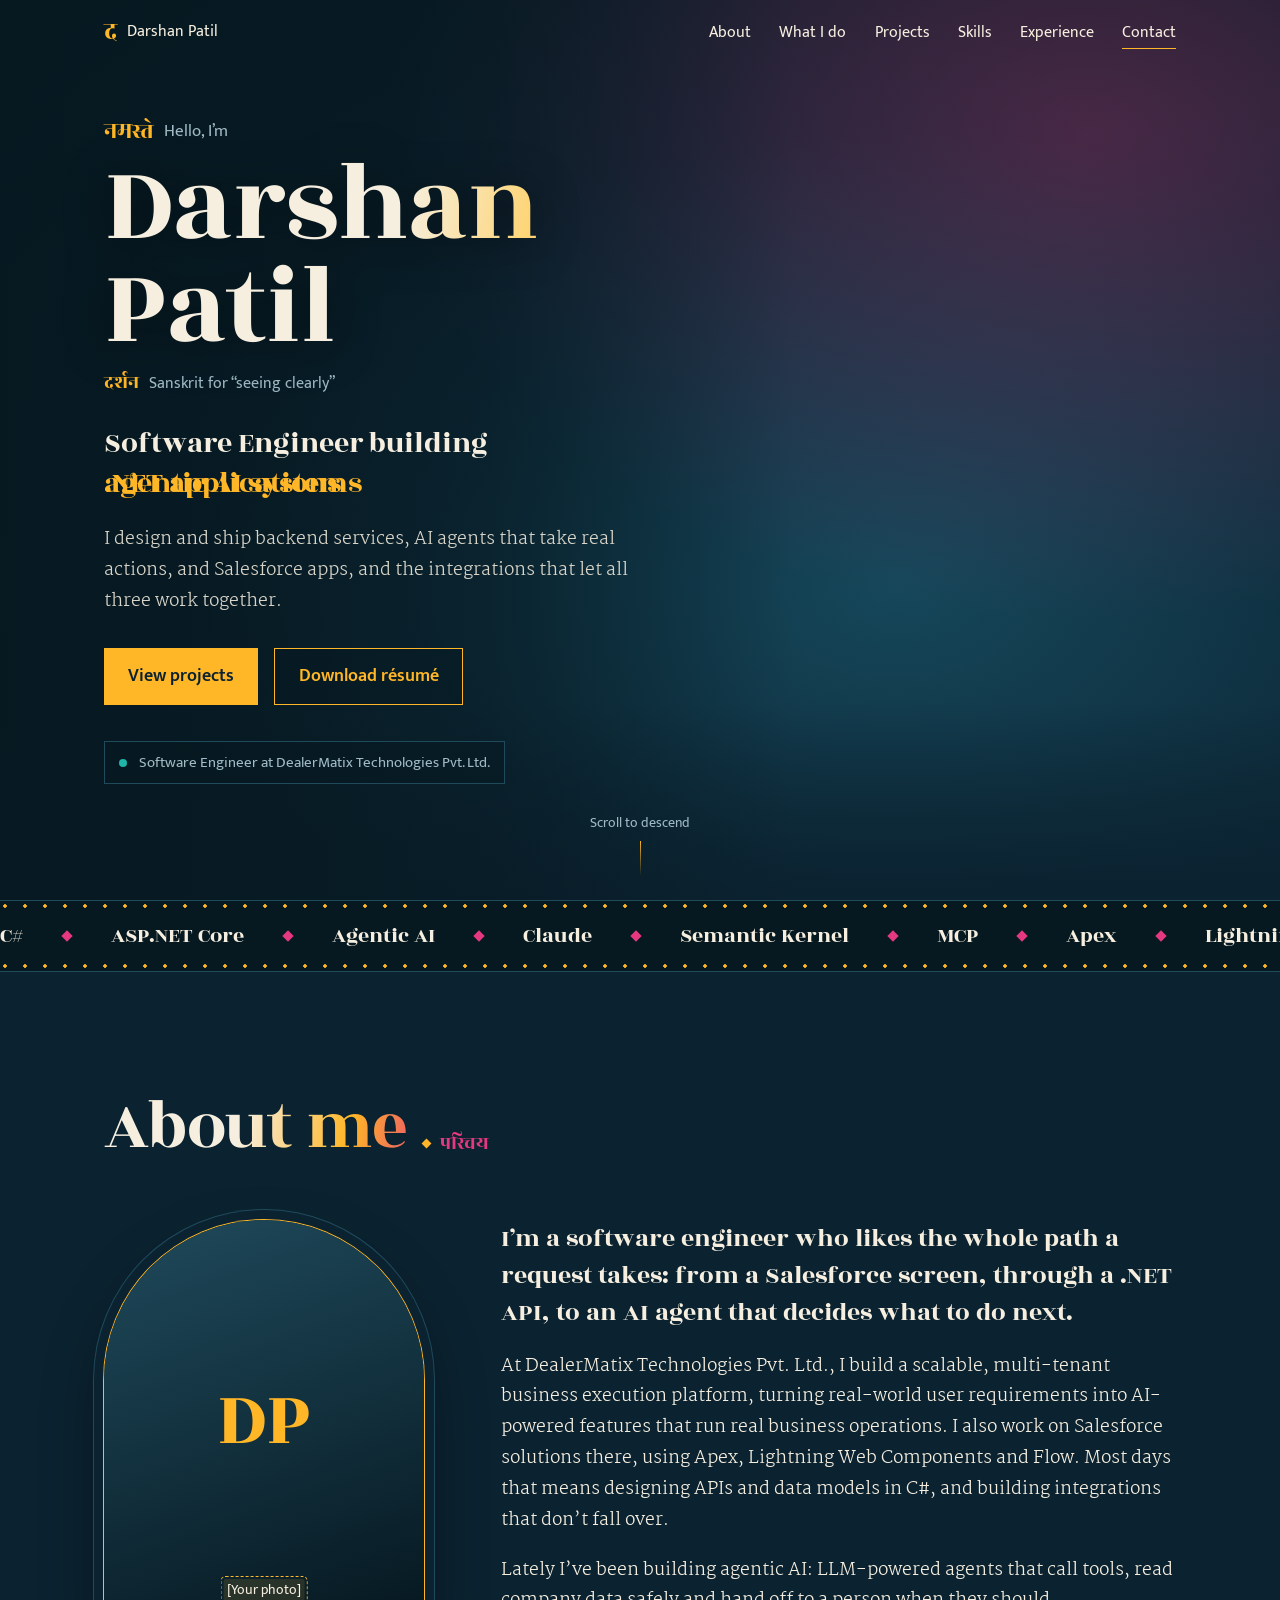
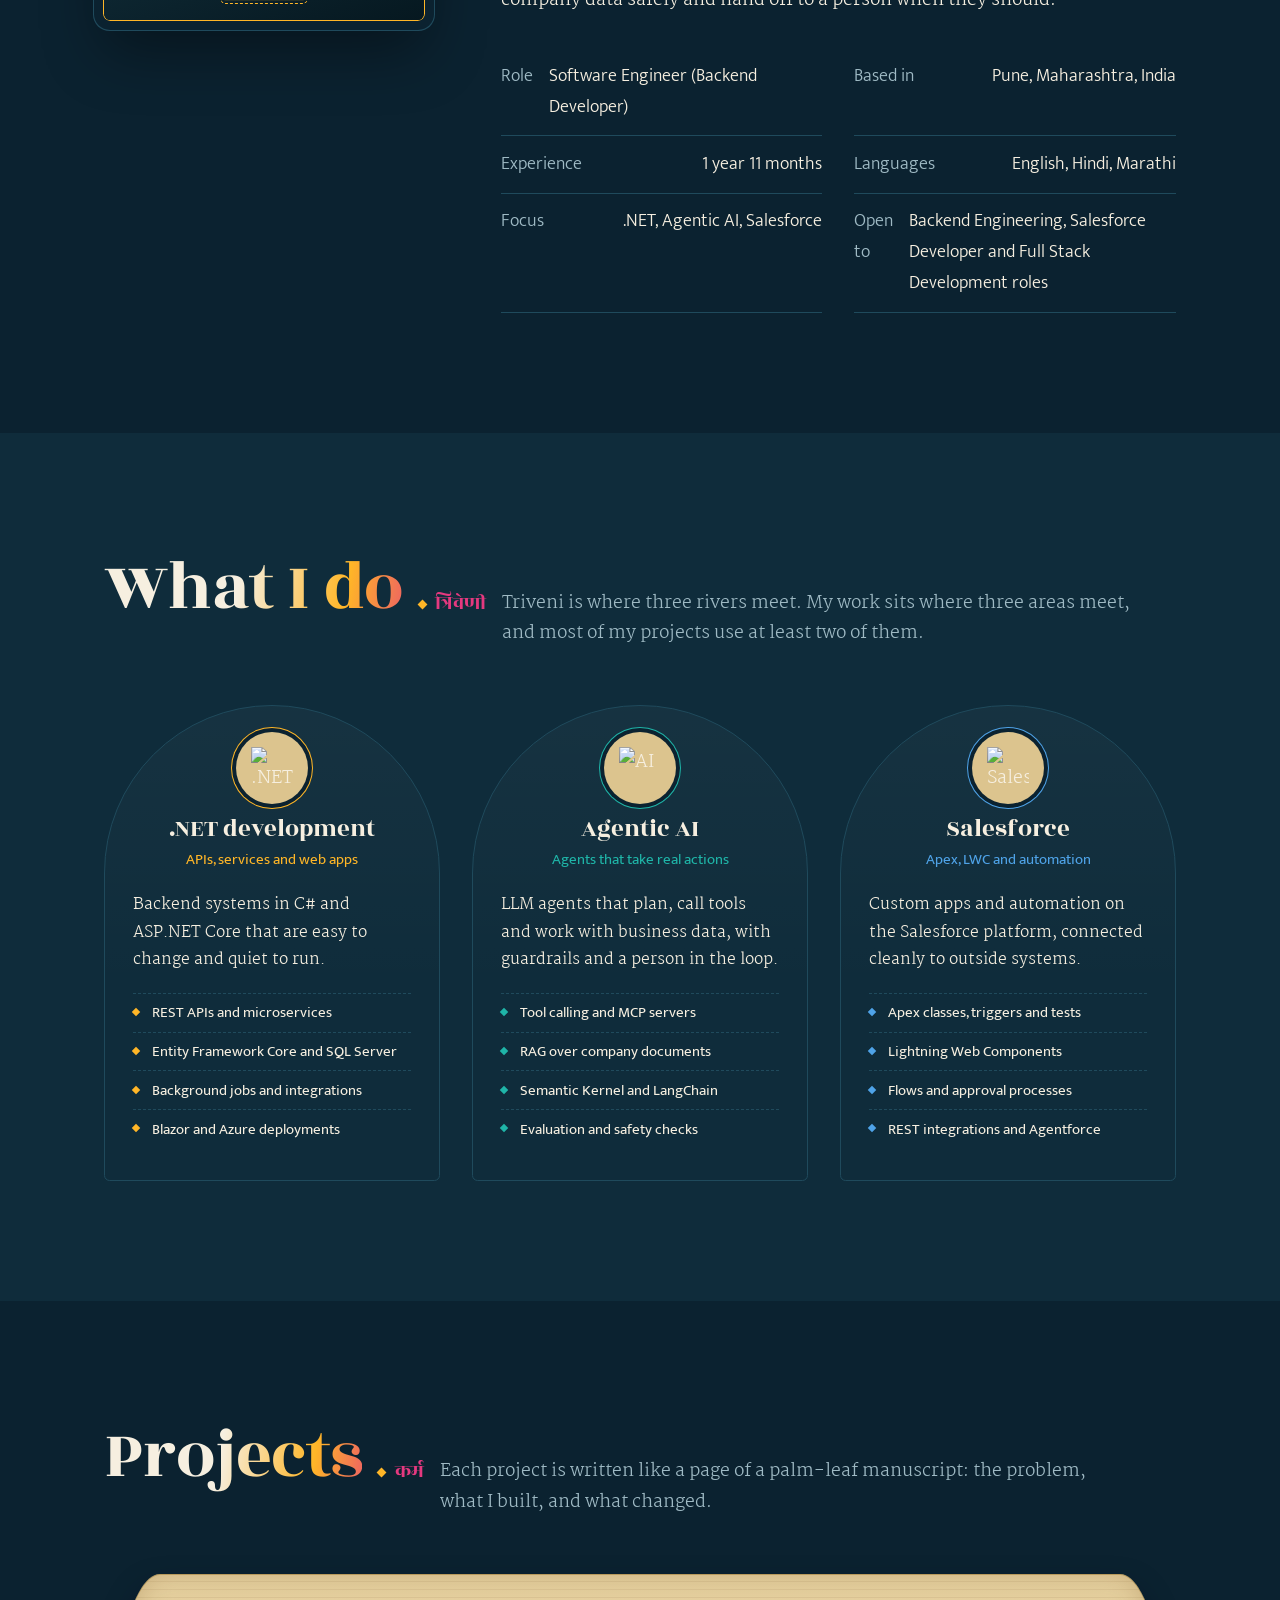
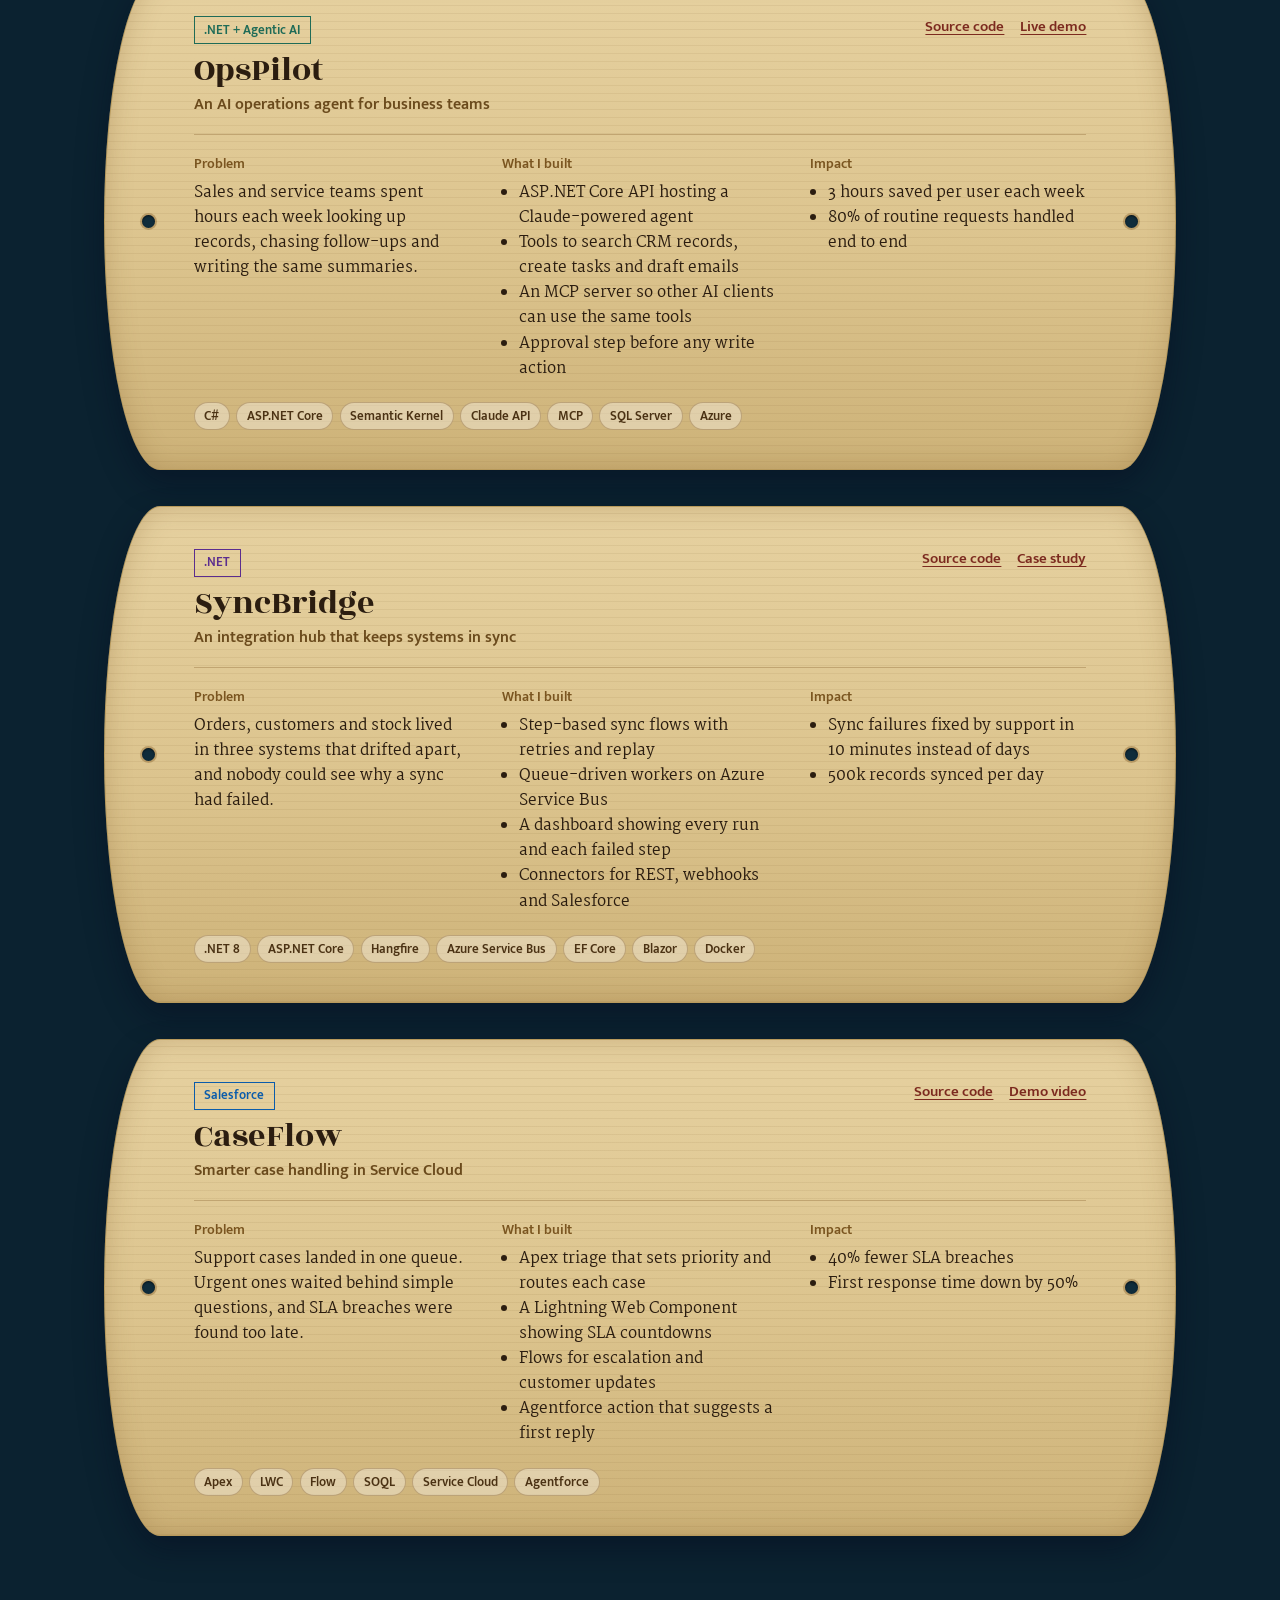
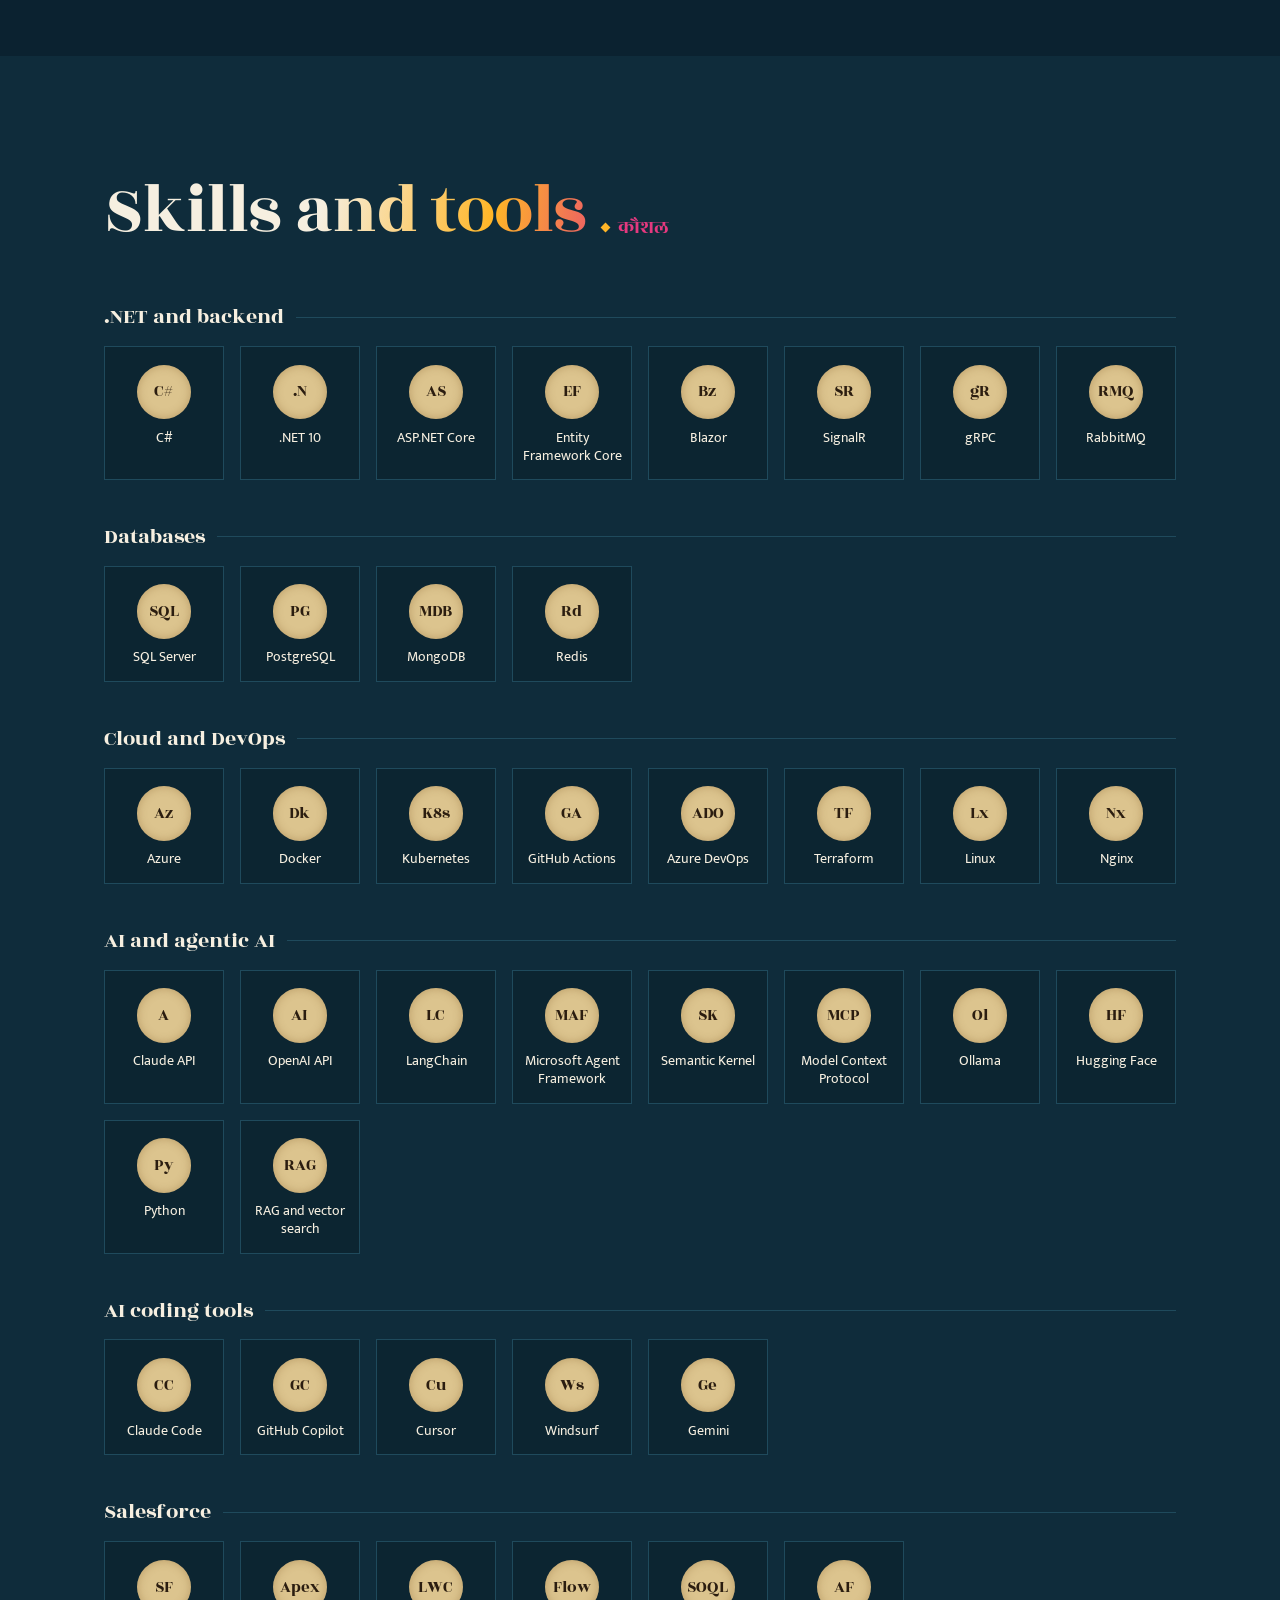
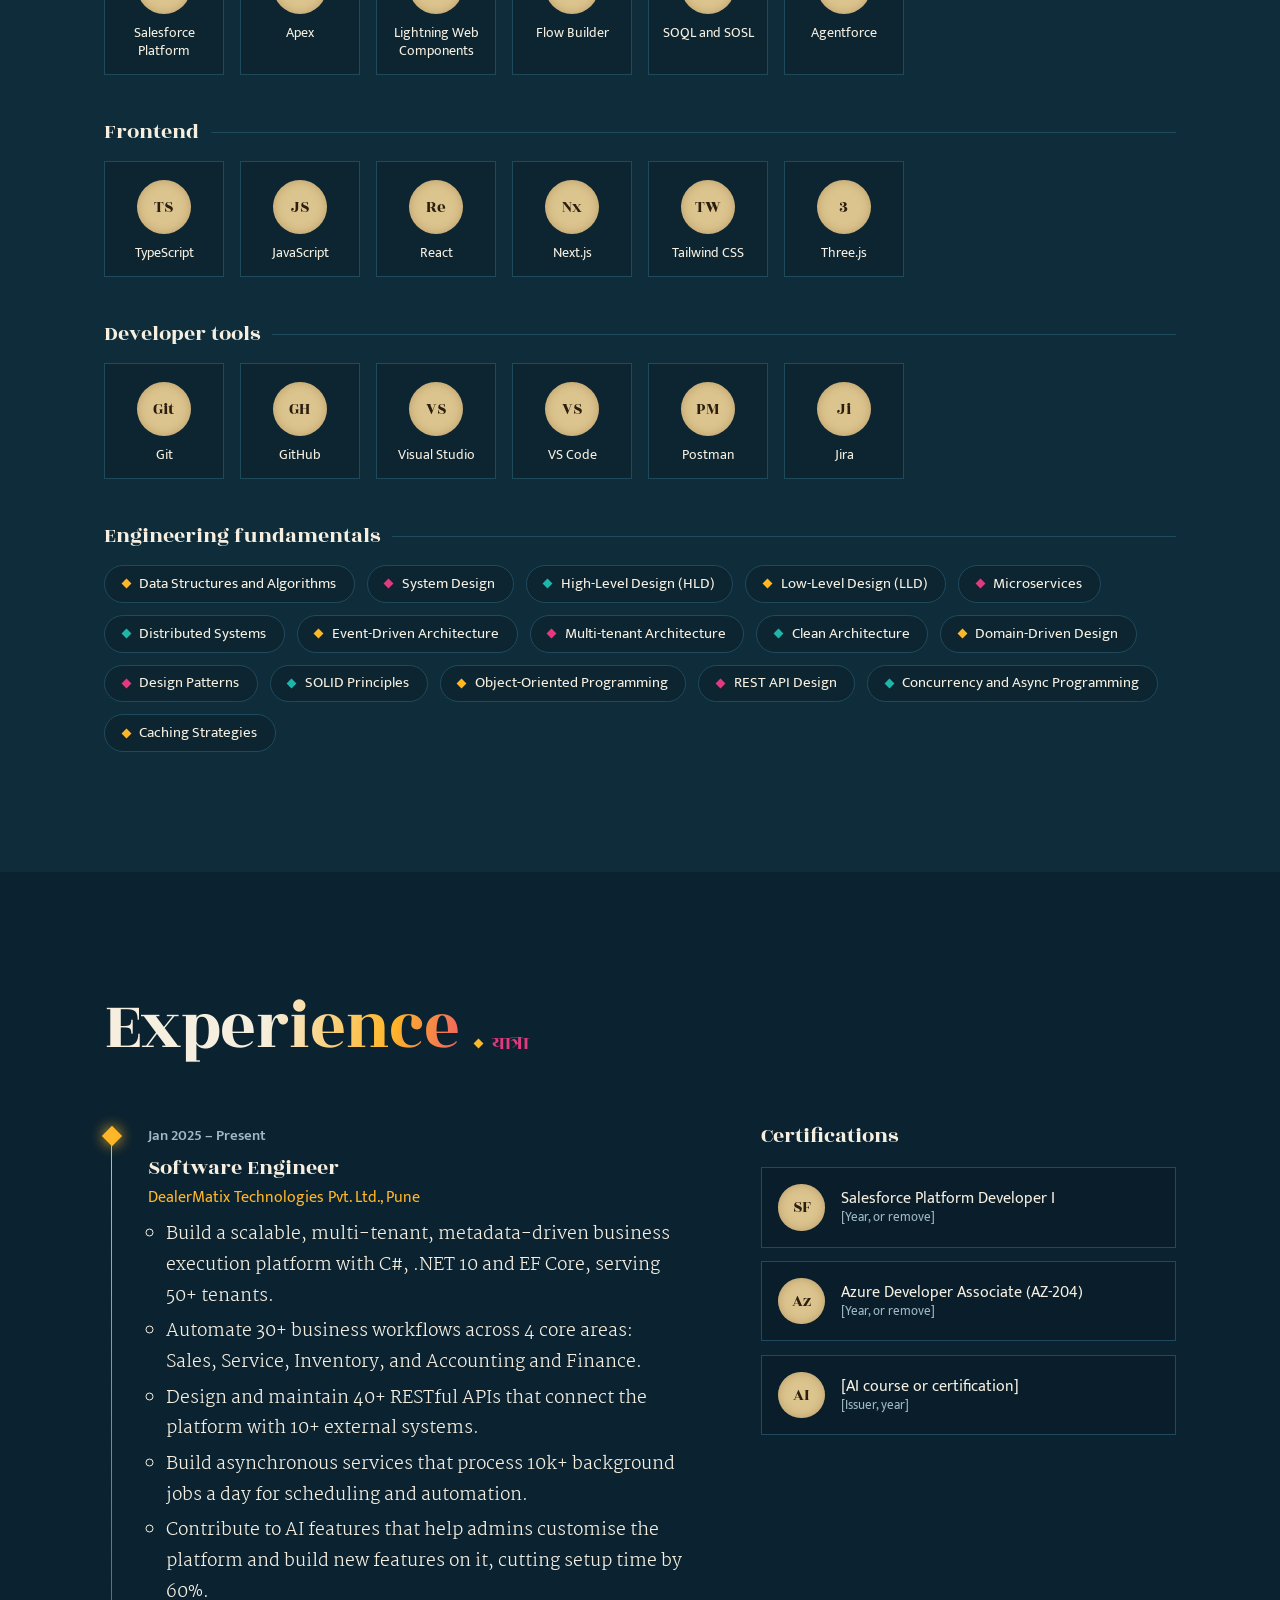
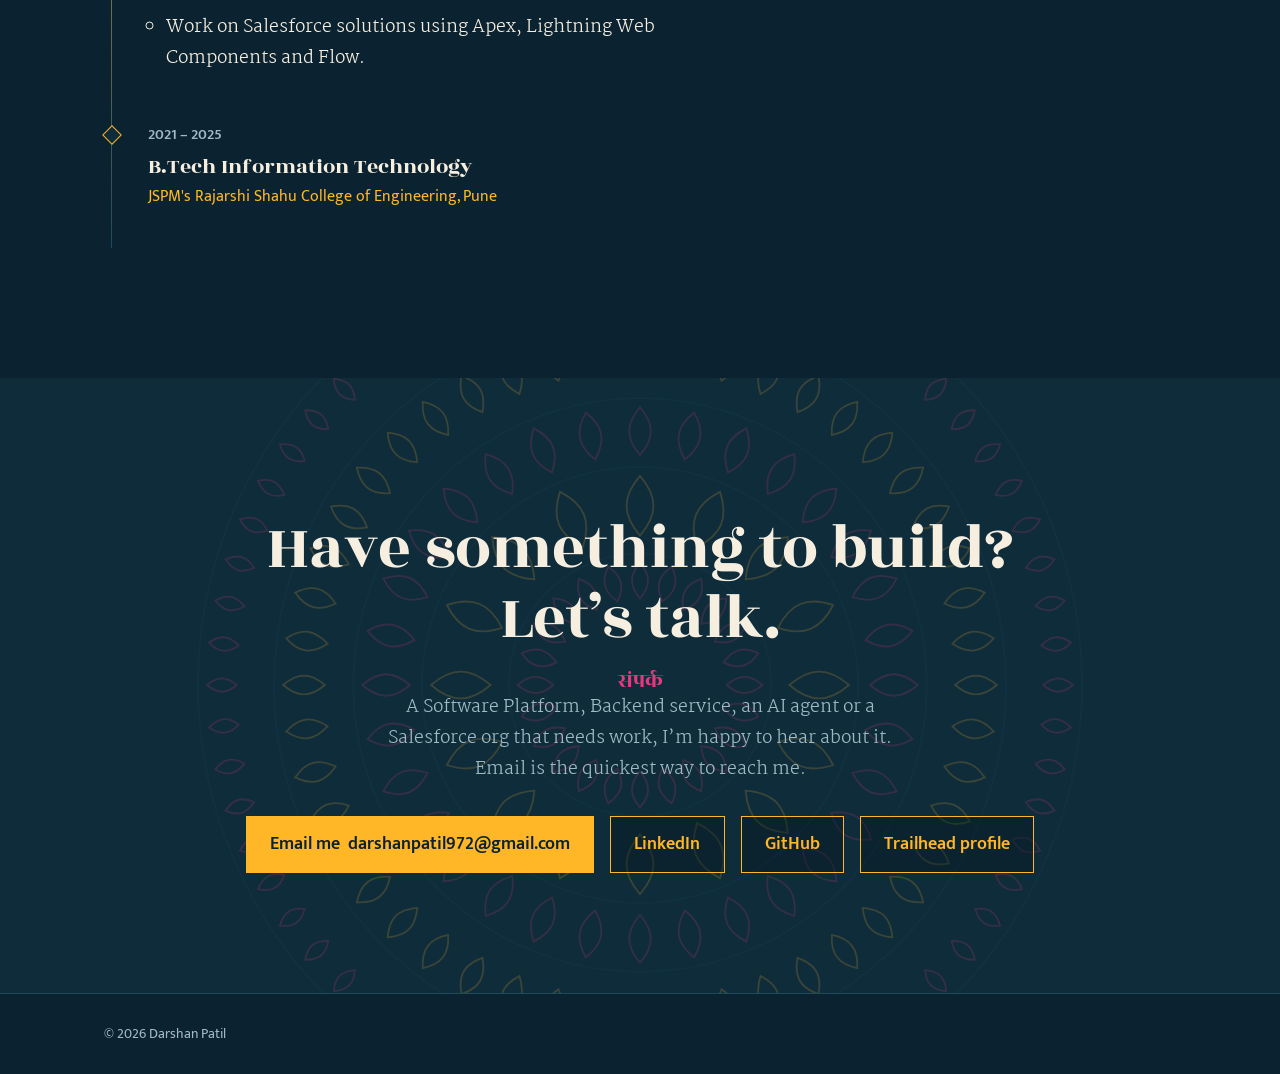
==== index.html @ 4f7cb7f8 "Initial portfolio" ====
<!doctype html>
<html lang="en">
<head>
<meta charset="utf-8">
<meta name="viewport" content="width=device-width, initial-scale=1">
<title>Darshan Patil — Software Engineer</title>
<meta name="description" content="Darshan Patil, Software Engineer working across .NET, agentic AI and Salesforce.">
<meta name="theme-color" content="#0B2230">
<link rel="icon" href="favicon.svg" type="image/svg+xml">
<!-- Link previews (WhatsApp, LinkedIn, Slack). Replace the URLs once the site is live. -->
<meta property="og:type" content="website">
<meta property="og:title" content="Darshan Patil — Software Engineer">
<meta property="og:description" content="Software Engineer working across .NET, agentic AI and Salesforce.">
<meta property="og:url" content="https://YOUR-USERNAME.github.io/YOUR-REPO/">
<meta property="og:image" content="https://YOUR-USERNAME.github.io/YOUR-REPO/assets/og-image.png">
<meta name="twitter:card" content="summary_large_image">
<link rel="preconnect" href="https://fonts.googleapis.com">
<link rel="preconnect" href="https://fonts.gstatic.com" crossorigin>
<link href="https://fonts.googleapis.com/css2?family=Rozha+One&family=Martel:wght@300;400;700&family=Mukta:wght@400;600&display=swap" rel="stylesheet">
<link rel="stylesheet" href="css/site.css?v=3">
<script type="importmap">{ "imports": { "three": "https://cdn.jsdelivr.net/npm/three@0.160.0/build/three.module.js" } }</script>
</head>
<body>

<nav aria-label="Main">
  <div class="wrap">
    <a class="mark" href="#top" aria-label="Darshan Patil, home">द <small>Darshan Patil</small></a>
    <button class="menu-btn" aria-expanded="false" aria-controls="menu">Menu</button>
    <ul id="menu">
      <li><a href="#about">About</a></li>
      <li><a href="#triveni">What I do</a></li>
      <li><a href="#work">Projects</a></li>
      <li><a href="#skills">Skills</a></li>
      <li><a href="#journey">Experience</a></li>
      <li><a href="#contact">Contact</a></li>
    </ul>
  </div>
</nav>

<header class="hero" id="top">
  <canvas id="stepwell" aria-hidden="true"></canvas>
  <div class="wrap">
    <div class="hero-copy">
      <p class="namaste"><span lang="hi">नमस्ते</span> Hello, I’m</p>
      <h1>Darshan Patil</h1>
      <p class="meaning"><b lang="sa">दर्शन</b> Sanskrit for “seeing clearly”</p>
      <p class="role">Software Engineer building
        <span class="rot" aria-live="off">
          <span class="on">.NET applications</span>
          <span>agentic AI systems</span>
          <span>Salesforce solutions</span>
        </span>
      </p>
      <p class="lede">I design and ship backend services, AI agents that take real actions, and Salesforce apps, and the integrations that let all three work together.</p>
      <div class="actions">
        <a class="btn primary" href="#work">View projects</a>
        <a class="btn ghost" href="assets/Darshan-Patil-Resume.pdf" download>Download résumé</a>
      </div>
      <p class="now"><i></i> Software Engineer at DealerMatix Technologies Pvt. Ltd.</p>
    </div>
  </div>
  <a class="scroll-cue" href="#about">Scroll to descend</a>
</header>

<div class="band" aria-hidden="true">
  <div class="track">
    <span>C#</span><span>ASP.NET Core</span><span>Agentic AI</span><span>Claude</span><span>Semantic Kernel</span><span>MCP</span><span>Apex</span><span>Lightning Web Components</span><span>Azure</span><span>SQL Server</span>
    <span>C#</span><span>ASP.NET Core</span><span>Agentic AI</span><span>Claude</span><span>Semantic Kernel</span><span>MCP</span><span>Apex</span><span>Lightning Web Components</span><span>Azure</span><span>SQL Server</span>
  </div>
</div>

<main>
  <!-- ============ ABOUT ============ -->
  <section id="about">
    <div class="wrap">
      <div class="head reveal"><h2>About me</h2><span class="dev" lang="hi" aria-hidden="true">परिचय</span></div>
      <div class="about">
        <div class="jharokha reveal">
          <!-- Replace with: <img src="assets/photo.jpg" alt="Darshan Patil"> -->
          <span class="init">DP</span>
          <span class="ph">[Your photo]</span>
        </div>
        <div class="about-text reveal" data-delay="120">
          <p>I’m a software engineer who likes the whole path a request takes: from a Salesforce screen, through a .NET API, to an AI agent that decides what to do next.</p>
          <p>At DealerMatix Technologies Pvt. Ltd., I build a scalable, multi-tenant business execution platform, turning real-world user requirements into AI-powered features that run real business operations. I also work on Salesforce solutions there, using Apex, Lightning Web Components and Flow. Most days that means designing APIs and data models in C#, and building integrations that don’t fall over.</p>
          <p>Lately I’ve been building agentic AI: LLM-powered agents that call tools, read company data safely and hand off to a person when they should.</p>
          <ul class="facts">
            <li><span>Role</span><span>Software Engineer (Backend Developer)</span></li>
            <li><span>Based in</span><span>Pune, Maharashtra, India</span></li>
            <li><span>Experience</span><span id="exp" data-since="2025-01">Since Jan 2025</span></li>
            <li><span>Languages</span><span>English, Hindi, Marathi</span></li>
            <li><span>Focus</span><span>.NET, Agentic AI, Salesforce</span></li>
            <li><span>Open to</span><span>Backend Engineering, Salesforce Developer and Full Stack Development roles</span></li>
          </ul>
        </div>
      </div>
    </div>
  </section>

  <!-- ============ TRIVENI: three disciplines ============ -->
  <section id="triveni" class="alt">
    <div class="wrap">
      <div class="head reveal">
        <h2>What I do</h2><span class="dev" lang="sa" aria-hidden="true">त्रिवेणी</span>
        <p>Triveni is where three rivers meet. My work sits where three areas meet, and most of my projects use at least two of them.</p>
      </div>
      <div class="triveni">
        <article class="pillar net reveal">
          <div class="medal"><img src="https://cdn.jsdelivr.net/npm/devicon@2.16.0/icons/dotnetcore/dotnetcore-original.svg" alt=".NET"></div>
          <h3>.NET development</h3>
          <p class="sub">APIs, services and web apps</p>
          <p>Backend systems in C# and ASP.NET Core that are easy to change and quiet to run.</p>
          <ul><li>REST APIs and microservices</li><li>Entity Framework Core and SQL Server</li><li>Background jobs and integrations</li><li>Blazor and Azure deployments</li></ul>
        </article>
        <article class="pillar ai reveal" data-delay="120">
          <div class="medal"><img src="https://cdn.jsdelivr.net/npm/simple-icons@13.0.0/icons/anthropic.svg" alt="AI"></div>
          <h3>Agentic AI</h3>
          <p class="sub">Agents that take real actions</p>
          <p>LLM agents that plan, call tools and work with business data, with guardrails and a person in the loop.</p>
          <ul><li>Tool calling and MCP servers</li><li>RAG over company documents</li><li>Semantic Kernel and LangChain</li><li>Evaluation and safety checks</li></ul>
        </article>
        <article class="pillar sf reveal" data-delay="240">
          <div class="medal"><img src="https://cdn.jsdelivr.net/npm/devicon@2.16.0/icons/salesforce/salesforce-original.svg" alt="Salesforce"></div>
          <h3>Salesforce</h3>
          <p class="sub">Apex, LWC and automation</p>
          <p>Custom apps and automation on the Salesforce platform, connected cleanly to outside systems.</p>
          <ul><li>Apex classes, triggers and tests</li><li>Lightning Web Components</li><li>Flows and approval processes</li><li>REST integrations and Agentforce</li></ul>
        </article>
      </div>
    </div>
  </section>

  <!-- ============ PROJECTS ============ -->
  <section id="work">
    <div class="wrap">
      <div class="head reveal">
        <h2>Projects</h2><span class="dev" lang="sa" aria-hidden="true">कर्म</span>
        <p>Each project is written like a page of a palm-leaf manuscript: the problem, what I built, and what changed.</p>
      </div>
      <div class="leaves">

        <article class="leaf reveal">
          <div class="leaf-top">
            <div>
              <span class="tag ai">.NET + Agentic AI</span>
              <h3>OpsPilot <small>An AI operations agent for business teams</small></h3>
            </div>
            <div class="links"><a href="#">Source code</a><a href="#">Live demo</a></div>
          </div>
          <div class="leaf-body">
            <div><h4>Problem</h4><p>Sales and service teams spent hours each week looking up records, chasing follow-ups and writing the same summaries.</p></div>
            <div><h4>What I built</h4><ul><li>ASP.NET Core API hosting a Claude-powered agent</li><li>Tools to search CRM records, create tasks and draft emails</li><li>An MCP server so other AI clients can use the same tools</li><li>Approval step before any write action</li></ul></div>
            <div><h4>Impact</h4><ul><li>3 hours saved per user each week</li><li>80% of routine requests handled end to end</li></ul></div>
          </div>
          <div class="stack"><span>C#</span><span>ASP.NET Core</span><span>Semantic Kernel</span><span>Claude API</span><span>MCP</span><span>SQL Server</span><span>Azure</span></div>
        </article>

        <article class="leaf reveal">
          <div class="leaf-top">
            <div>
              <span class="tag net">.NET</span>
              <h3>SyncBridge <small>An integration hub that keeps systems in sync</small></h3>
            </div>
            <div class="links"><a href="#">Source code</a><a href="#">Case study</a></div>
          </div>
          <div class="leaf-body">
            <div><h4>Problem</h4><p>Orders, customers and stock lived in three systems that drifted apart, and nobody could see why a sync had failed.</p></div>
            <div><h4>What I built</h4><ul><li>Step-based sync flows with retries and replay</li><li>Queue-driven workers on Azure Service Bus</li><li>A dashboard showing every run and each failed step</li><li>Connectors for REST, webhooks and Salesforce</li></ul></div>
            <div><h4>Impact</h4><ul><li>Sync failures fixed by support in 10 minutes instead of days</li><li>500k records synced per day</li></ul></div>
          </div>
          <div class="stack"><span>.NET 8</span><span>ASP.NET Core</span><span>Hangfire</span><span>Azure Service Bus</span><span>EF Core</span><span>Blazor</span><span>Docker</span></div>
        </article>

        <article class="leaf reveal">
          <div class="leaf-top">
            <div>
              <span class="tag sf">Salesforce</span>
              <h3>CaseFlow <small>Smarter case handling in Service Cloud</small></h3>
            </div>
            <div class="links"><a href="#">Source code</a><a href="#">Demo video</a></div>
          </div>
          <div class="leaf-body">
            <div><h4>Problem</h4><p>Support cases landed in one queue. Urgent ones waited behind simple questions, and SLA breaches were found too late.</p></div>
            <div><h4>What I built</h4><ul><li>Apex triage that sets priority and routes each case</li><li>A Lightning Web Component showing SLA countdowns</li><li>Flows for escalation and customer updates</li><li>Agentforce action that suggests a first reply</li></ul></div>
            <div><h4>Impact</h4><ul><li>40% fewer SLA breaches</li><li>First response time down by 50%</li></ul></div>
          </div>
          <div class="stack"><span>Apex</span><span>LWC</span><span>Flow</span><span>SOQL</span><span>Service Cloud</span><span>Agentforce</span></div>
        </article>

      </div>
    </div>
  </section>

  <!-- ============ SKILLS ============ -->
  <section id="skills" class="alt">
    <div class="wrap">
      <div class="head reveal"><h2>Skills and tools</h2><span class="dev" lang="sa" aria-hidden="true">कौशल</span></div>
      <div class="skill-groups">

        <div class="skill-group reveal">
          <h3>.NET and backend</h3>
          <ul class="logos">
            <li><span class="logo"><img src="https://cdn.jsdelivr.net/npm/devicon@2.16.0/icons/csharp/csharp-original.svg" alt="" data-abbr="C#"></span>C#</li>
            <li><span class="logo"><img src="https://cdn.jsdelivr.net/npm/devicon@2.16.0/icons/dotnetcore/dotnetcore-original.svg" alt="" data-abbr=".N"></span>.NET 10</li>
            <li><span class="logo"><img src="https://cdn.jsdelivr.net/npm/devicon@2.16.0/icons/dot-net/dot-net-original.svg" alt="" data-abbr="AS"></span>ASP.NET Core</li>
            <li><span class="logo"><b>EF</b></span>Entity Framework Core</li>
            <li><span class="logo"><img src="https://cdn.jsdelivr.net/npm/devicon@2.16.0/icons/blazor/blazor-original.svg" alt="" data-abbr="Bz"></span>Blazor</li>
            <li><span class="logo"><b>SR</b></span>SignalR</li>
            <li><span class="logo"><img src="https://cdn.jsdelivr.net/npm/devicon@2.16.0/icons/grpc/grpc-original.svg" alt="" data-abbr="gR"></span>gRPC</li>
            <li><span class="logo"><img src="https://cdn.jsdelivr.net/npm/devicon@2.16.0/icons/rabbitmq/rabbitmq-original.svg" alt="" data-abbr="RMQ"></span>RabbitMQ</li>
          </ul>
        </div>

        <div class="skill-group reveal">
          <h3>Databases</h3>
          <ul class="logos">
            <li><span class="logo"><img src="https://cdn.jsdelivr.net/npm/devicon@2.16.0/icons/microsoftsqlserver/microsoftsqlserver-original.svg" alt="" data-abbr="SQL"></span>SQL Server</li>
            <li><span class="logo"><img src="https://cdn.jsdelivr.net/npm/devicon@2.16.0/icons/postgresql/postgresql-original.svg" alt="" data-abbr="PG"></span>PostgreSQL</li>
            <li><span class="logo"><img src="https://cdn.jsdelivr.net/npm/devicon@2.16.0/icons/mongodb/mongodb-original.svg" alt="" data-abbr="MDB"></span>MongoDB</li>
            <li><span class="logo"><img src="https://cdn.jsdelivr.net/npm/devicon@2.16.0/icons/redis/redis-original.svg" alt="" data-abbr="Rd"></span>Redis</li>
          </ul>
        </div>

        <div class="skill-group reveal">
          <h3>Cloud and DevOps</h3>
          <ul class="logos">
            <li><span class="logo"><img src="https://cdn.jsdelivr.net/npm/devicon@2.16.0/icons/azure/azure-original.svg" alt="" data-abbr="Az"></span>Azure</li>
            <li><span class="logo"><img src="https://cdn.jsdelivr.net/npm/devicon@2.16.0/icons/docker/docker-original.svg" alt="" data-abbr="Dk"></span>Docker</li>
            <li><span class="logo"><img src="https://cdn.jsdelivr.net/npm/devicon@2.16.0/icons/kubernetes/kubernetes-original.svg" alt="" data-abbr="K8s"></span>Kubernetes</li>
            <li><span class="logo"><img src="https://cdn.jsdelivr.net/npm/devicon@2.16.0/icons/githubactions/githubactions-original.svg" alt="" data-abbr="GA"></span>GitHub Actions</li>
            <li><span class="logo"><img src="https://cdn.jsdelivr.net/npm/devicon@2.16.0/icons/azuredevops/azuredevops-original.svg" alt="" data-abbr="ADO"></span>Azure DevOps</li>
            <li><span class="logo"><img src="https://cdn.jsdelivr.net/npm/devicon@2.16.0/icons/terraform/terraform-original.svg" alt="" data-abbr="TF"></span>Terraform</li>
            <li><span class="logo"><img src="https://cdn.jsdelivr.net/npm/devicon@2.16.0/icons/linux/linux-original.svg" alt="" data-abbr="Lx"></span>Linux</li>
            <li><span class="logo"><img src="https://cdn.jsdelivr.net/npm/devicon@2.16.0/icons/nginx/nginx-original.svg" alt="" data-abbr="Nx"></span>Nginx</li>
          </ul>
        </div>

        <div class="skill-group reveal">
          <h3>AI and agentic AI</h3>
          <ul class="logos">
            <li><span class="logo"><img src="https://cdn.jsdelivr.net/npm/simple-icons@15.0.0/icons/anthropic.svg" alt="" data-abbr="A"></span>Claude API</li>
            <li><span class="logo"><img src="https://cdn.jsdelivr.net/npm/simple-icons@15.0.0/icons/openai.svg" alt="" data-abbr="AI"></span>OpenAI API</li>
            <li><span class="logo"><img src="https://cdn.jsdelivr.net/npm/simple-icons@15.0.0/icons/langchain.svg" alt="" data-abbr="LC"></span>LangChain</li>
            <li><span class="logo"><img src="https://cdn.jsdelivr.net/npm/@lobehub/icons-static-svg@1.40.0/icons/microsoft-color.svg" alt="" data-abbr="MAF"></span>Microsoft Agent Framework</li>
            <li><span class="logo"><b>SK</b></span>Semantic Kernel</li>
            <li><span class="logo"><img src="https://cdn.jsdelivr.net/npm/@lobehub/icons-static-svg@1.40.0/icons/mcp.svg" alt="" data-abbr="MCP"></span>Model Context Protocol</li>
            <li><span class="logo"><img src="https://cdn.jsdelivr.net/npm/simple-icons@15.0.0/icons/ollama.svg" alt="" data-abbr="Ol"></span>Ollama</li>
            <li><span class="logo"><img src="https://cdn.jsdelivr.net/npm/simple-icons@15.0.0/icons/huggingface.svg" alt="" data-abbr="HF"></span>Hugging Face</li>
            <li><span class="logo"><img src="https://cdn.jsdelivr.net/npm/devicon@2.16.0/icons/python/python-original.svg" alt="" data-abbr="Py"></span>Python</li>
            <li><span class="logo"><b>RAG</b></span>RAG and vector search</li>
          </ul>
        </div>

        <div class="skill-group reveal">
          <h3>AI coding tools</h3>
          <ul class="logos">
            <li><span class="logo"><img src="https://cdn.jsdelivr.net/npm/@lobehub/icons-static-svg@1.40.0/icons/claude-color.svg" alt="" data-abbr="CC"></span>Claude Code</li>
            <li><span class="logo"><img src="https://cdn.jsdelivr.net/npm/simple-icons@15.0.0/icons/githubcopilot.svg" alt="" data-abbr="GC"></span>GitHub Copilot</li>
            <li><span class="logo"><img src="https://cdn.jsdelivr.net/npm/@lobehub/icons-static-svg@1.40.0/icons/cursor.svg" alt="" data-abbr="Cu"></span>Cursor</li>
            <li><span class="logo"><img src="https://cdn.jsdelivr.net/npm/simple-icons@15.0.0/icons/windsurf.svg" alt="" data-abbr="Ws"></span>Windsurf</li>
            <li><span class="logo"><img src="https://cdn.jsdelivr.net/npm/@lobehub/icons-static-svg@1.40.0/icons/gemini-color.svg" alt="" data-abbr="Ge"></span>Gemini</li>
          </ul>
        </div>

        <div class="skill-group reveal">
          <h3>Salesforce</h3>
          <ul class="logos">
            <li><span class="logo"><img src="https://cdn.jsdelivr.net/npm/devicon@2.16.0/icons/salesforce/salesforce-original.svg" alt="" data-abbr="SF"></span>Salesforce Platform</li>
            <li><span class="logo"><b>Apex</b></span>Apex</li>
            <li><span class="logo"><b>LWC</b></span>Lightning Web Components</li>
            <li><span class="logo"><b>Flow</b></span>Flow Builder</li>
            <li><span class="logo"><b>SOQL</b></span>SOQL and SOSL</li>
            <li><span class="logo"><b>AF</b></span>Agentforce</li>
          </ul>
        </div>

        <div class="skill-group reveal">
          <h3>Frontend</h3>
          <ul class="logos">
            <li><span class="logo"><img src="https://cdn.jsdelivr.net/npm/devicon@2.16.0/icons/typescript/typescript-original.svg" alt="" data-abbr="TS"></span>TypeScript</li>
            <li><span class="logo"><img src="https://cdn.jsdelivr.net/npm/devicon@2.16.0/icons/javascript/javascript-original.svg" alt="" data-abbr="JS"></span>JavaScript</li>
            <li><span class="logo"><img src="https://cdn.jsdelivr.net/npm/devicon@2.16.0/icons/react/react-original.svg" alt="" data-abbr="Re"></span>React</li>
            <li><span class="logo"><img src="https://cdn.jsdelivr.net/npm/devicon@2.16.0/icons/nextjs/nextjs-original.svg" alt="" data-abbr="Nx"></span>Next.js</li>
            <li><span class="logo"><img src="https://cdn.jsdelivr.net/npm/devicon@2.16.0/icons/tailwindcss/tailwindcss-original.svg" alt="" data-abbr="TW"></span>Tailwind CSS</li>
            <li><span class="logo"><img src="https://cdn.jsdelivr.net/npm/devicon@2.16.0/icons/threejs/threejs-original.svg" alt="" data-abbr="3"></span>Three.js</li>
          </ul>
        </div>

        <div class="skill-group reveal">
          <h3>Developer tools</h3>
          <ul class="logos">
            <li><span class="logo"><img src="https://cdn.jsdelivr.net/npm/devicon@2.16.0/icons/git/git-original.svg" alt="" data-abbr="Git"></span>Git</li>
            <li><span class="logo"><img src="https://cdn.jsdelivr.net/npm/devicon@2.16.0/icons/github/github-original.svg" alt="" data-abbr="GH"></span>GitHub</li>
            <li><span class="logo"><img src="https://cdn.jsdelivr.net/npm/devicon@2.16.0/icons/visualstudio/visualstudio-original.svg" alt="" data-abbr="VS"></span>Visual Studio</li>
            <li><span class="logo"><img src="https://cdn.jsdelivr.net/npm/devicon@2.16.0/icons/vscode/vscode-original.svg" alt="" data-abbr="VS"></span>VS Code</li>
            <li><span class="logo"><img src="https://cdn.jsdelivr.net/npm/devicon@2.16.0/icons/postman/postman-original.svg" alt="" data-abbr="PM"></span>Postman</li>
            <li><span class="logo"><img src="https://cdn.jsdelivr.net/npm/devicon@2.16.0/icons/jira/jira-original.svg" alt="" data-abbr="Ji"></span>Jira</li>
          </ul>
        </div>

        <div class="skill-group reveal">
          <h3>Engineering fundamentals</h3>
          <ul class="concepts">
            <li>Data Structures and Algorithms</li>
            <li>System Design</li>
            <li>High-Level Design (HLD)</li>
            <li>Low-Level Design (LLD)</li>
            <li>Microservices</li>
            <li>Distributed Systems</li>
            <li>Event-Driven Architecture</li>
            <li>Multi-tenant Architecture</li>
            <li>Clean Architecture</li>
            <li>Domain-Driven Design</li>
            <li>Design Patterns</li>
            <li>SOLID Principles</li>
            <li>Object-Oriented Programming</li>
            <li>REST API Design</li>
            <li>Concurrency and Async Programming</li>
            <li>Caching Strategies</li>
          </ul>
        </div>

      </div>
    </div>
  </section>

  <!-- ============ EXPERIENCE ============ -->
  <section id="journey">
    <div class="wrap">
      <div class="head reveal"><h2>Experience</h2><span class="dev" lang="hi" aria-hidden="true">यात्रा</span></div>
      <div class="journey-grid">
        <ol class="journey reveal">
          <li>
            <time>Jan 2025 – Present</time>
            <h3>Software Engineer</h3>
            <p class="org">DealerMatix Technologies Pvt. Ltd., Pune</p>
            <ul>
              <li>Build a scalable, multi-tenant, metadata-driven business execution platform with C#, .NET 10 and EF Core, serving <span>50+</span> tenants.</li>
              <li>Automate <span>30+</span> business workflows across 4 core areas: Sales, Service, Inventory, and Accounting and Finance.</li>
              <li>Design and maintain <span>40+</span> RESTful APIs that connect the platform with <span>10+</span> external systems.</li>
              <li>Build asynchronous services that process <span>10k+</span> background jobs a day for scheduling and automation.</li>
              <li>Contribute to AI features that help admins customise the platform and build new features on it, cutting setup time by <span>60%</span>.</li>
              <li>Work on Salesforce solutions using Apex, Lightning Web Components and Flow.</li>
            </ul>
          </li>
          <li>
            <time><span> 2021 – 2025 </span></time>
            <h3><span> B.Tech Information Technology</span></h3>
            <p class="org"><span> JSPM's Rajarshi Shahu College of Engineering, Pune</span></p>
          </li>
        </ol>
        <div class="certs reveal" data-delay="120">
          <h3>Certifications</h3>
          <ul>
            <li><span class="logo"><img src="https://cdn.jsdelivr.net/npm/devicon@2.16.0/icons/salesforce/salesforce-original.svg" alt="" data-abbr="SF"></span><span>Salesforce Platform Developer I<small>[Year, or remove]</small></span></li>
            <li><span class="logo"><img src="https://cdn.jsdelivr.net/npm/devicon@2.16.0/icons/azure/azure-original.svg" alt="" data-abbr="Az"></span><span>Azure Developer Associate (AZ-204)<small>[Year, or remove]</small></span></li>
            <li><span class="logo"><img src="https://cdn.jsdelivr.net/npm/simple-icons@13.0.0/icons/anthropic.svg" alt="" data-abbr="AI"></span><span><span>[AI course or certification]</span><small>[Issuer, year]</small></span></li>
          </ul>
        </div>
      </div>
    </div>
  </section>

  <!-- ============ CONTACT ============ -->
  <section id="contact" class="contact alt">
    <svg class="mandala" viewBox="0 0 600 600" aria-hidden="true"></svg>
    <div class="wrap reveal">
      <h2>Have something to build? Let’s talk.</h2>
      <span class="dev" lang="sa" aria-hidden="true">संपर्क</span>
      <p>A Software Platform, Backend service, an AI agent or a Salesforce org that needs work, I’m happy to hear about it. Email is the quickest way to reach me.</p>
      <div class="actions">
        <a class="btn primary" href="mailto:darshanpatil972@gmail.com">Email me <span>darshanpatil972@gmail.com</span></a>
        <a class="btn ghost" href="https://www.linkedin.com/" target="_blank" rel="noopener noreferrer">LinkedIn</a>
        <a class="btn ghost" href="https://github.com/Darshanpatil29" target="_blank" rel="noopener noreferrer">GitHub</a>
        <a class="btn ghost" href="https://www.salesforce.com/trailblazer/profile" target="_blank" rel="noopener noreferrer">Trailhead profile</a>
      </div>
    </div>
  </section>
</main>

<footer>
  <div class="wrap">
    <span>© <span id="year">2026</span> Darshan Patil</span>
  </div>
</footer>

<script src="js/site.js?v=4"></script>
<!-- The 3D stepwell. Kept inline so the page also works when opened straight from disk. -->
<script type="module">
// Three.js hero: a sandstone stepwell (baoli) at night, lit by diyas.
// Scrolling through the hero walks the camera down into the well.
import * as THREE from 'three';

const canvas = document.getElementById('stepwell');
const reduceMotion = matchMedia('(prefers-reduced-motion: reduce)').matches;

let renderer;
try {
  renderer = new THREE.WebGLRenderer({ canvas, antialias: true, alpha: true });
} catch (e) {
  document.documentElement.classList.add('no-webgl');
  throw e;
}
renderer.setPixelRatio(Math.min(devicePixelRatio, 2));
renderer.outputColorSpace = THREE.SRGBColorSpace;
renderer.toneMapping = THREE.ACESFilmicToneMapping;
renderer.toneMappingExposure = 1.1;

const scene = new THREE.Scene();
scene.fog = new THREE.Fog(0x0b2230, 38, 110);

const camera = new THREE.PerspectiveCamera(42, 1, 0.1, 300);

// ---------- Geometry ----------
const LEVELS = 12, R = 22, S = 1.5, H = 1.25;
const well = new THREE.Group();
scene.add(well);

const sandstone = new THREE.MeshStandardMaterial({ color: 0xc89c62, roughness: 0.92, flatShading: true });
const sandstoneDark = new THREE.MeshStandardMaterial({ color: 0xa87d48, roughness: 0.95, flatShading: true });
const box = new THREE.BoxGeometry(1, 1, 1);

// Terraces: each level is a square ring, solid down to the floor.
const floorY = -LEVELS * H;
for (let i = 0; i < LEVELS; i++) {
  const half = R - i * S;
  const top = -i * H;
  const height = top - floorY + 0.01;
  const y = top - height / 2;
  const mat = i % 2 ? sandstone : sandstoneDark;
  const parts = [
    [0, y, -(half - S / 2), 2 * half, height, S],
    [0, y, half - S / 2, 2 * half, height, S],
    [half - S / 2, y, 0, S, height, 2 * half - 2 * S],
    [-(half - S / 2), y, 0, S, height, 2 * half - 2 * S],
  ];
  for (const [x, yy, z, sx, sy, sz] of parts) {
    const m = new THREE.Mesh(box, mat);
    m.position.set(x, yy, z);
    m.scale.set(sx, sy, sz);
    well.add(m);
  }
}

// Zig-zag stair flights on every inner wall — the stepwell's signature pattern.
const STEPS = 4, SW = 0.42, SH = H / STEPS, SD = 0.32;
const flights = [];
for (let i = 0; i < LEVELS - 1; i++) {
  const d = R - (i + 1) * S;           // distance of the inner face from the centre
  const top = -i * H;
  const span = 2 * d - 1.2;
  const triW = STEPS * 2 * SW + 0.5;
  const count = Math.floor(span / triW);
  const start = -((count - 1) * triW) / 2;
  for (let t = 0; t < count; t++) {
    const cx = start + t * triW;
    for (let k = 0; k < STEPS; k++) {
      const y = top - (k + 0.5) * SH;
      for (const sign of [-1, 1]) {
        const along = cx + sign * (k + 0.5) * SW;
        flights.push([along, y, d]);
      }
    }
  }
}
const stepMesh = new THREE.InstancedMesh(box, new THREE.MeshStandardMaterial({ color: 0xe0b878, roughness: 0.85, flatShading: true }), flights.length * 4);
const m4 = new THREE.Matrix4(), q = new THREE.Quaternion(), sc = new THREE.Vector3(SW * 0.96, SH * 0.9, SD), pos = new THREE.Vector3();
let n = 0;
for (const [a, y, d] of flights) {
  const faces = [[a, y, -d + SD / 2], [a, y, d - SD / 2], [d - SD / 2, y, a], [-d + SD / 2, y, a]];
  for (let fi = 0; fi < 4; fi++) {
    const [x, yy, z] = faces[fi];
    const isSide = fi > 1;
    sc.set(isSide ? SD : SW * 0.96, SH * 0.9, isSide ? SW * 0.96 : SD);
    m4.compose(pos.set(x, yy, z), q, sc);
    stepMesh.setMatrixAt(n++, m4);
  }
}
well.add(stepMesh);

// Water at the bottom.
const inner = R - LEVELS * S;
const water = new THREE.Mesh(
  new THREE.PlaneGeometry(inner * 2, inner * 2),
  new THREE.MeshStandardMaterial({ color: 0x0a3a44, metalness: 0.7, roughness: 0.1, emissive: 0x0c5a5c, emissiveIntensity: 0.7 })
);
water.rotation.x = -Math.PI / 2;
water.position.y = floorY + 0.3;
well.add(water);

// ---------- Light ----------
scene.add(new THREE.HemisphereLight(0x7fe0d8, 0x3a1020, 0.6));
const moon = new THREE.DirectionalLight(0xff8fc0, 0.75);
moon.position.set(-30, 40, -10);
scene.add(moon);
const sun = new THREE.DirectionalLight(0xffc78a, 1.6);
sun.position.set(25, 30, 30);
scene.add(sun);

// Diyas: small flames on the corners of a few terraces, each with a flickering light.
const diyas = [];
const flameMat = new THREE.MeshBasicMaterial({ color: 0xffb648 });
const flameGeo = new THREE.SphereGeometry(0.22, 10, 10);
[[1, 1], [3, -1], [5, 1], [7, -1], [9, 1]].forEach(([lvl, side], idx) => {
  const half = R - lvl * S - S / 2;
  const corners = [[half, half], [-half, -half], [half, -half], [-half, half]];
  corners.forEach(([x, z], c) => {
    const f = new THREE.Mesh(flameGeo, flameMat);
    f.position.set(x, -lvl * H + 0.25, z);
    well.add(f);
    if (c < 2 && idx % 2 === 0) {
      const l = new THREE.PointLight(0xff9a3c, 14, 16, 1.6);
      l.position.copy(f.position).add(new THREE.Vector3(0, 0.6, 0));
      well.add(l);
      diyas.push({ l, base: 14, seed: Math.random() * 10 });
    }
  });
});

// Embers rising from the water.
const EMBERS = 260;
const emberGeo = new THREE.BufferGeometry();
const ep = new Float32Array(EMBERS * 3), speed = new Float32Array(EMBERS);
for (let i = 0; i < EMBERS; i++) {
  ep[i * 3] = (Math.random() - 0.5) * R * 1.6;
  ep[i * 3 + 1] = floorY + Math.random() * 30;
  ep[i * 3 + 2] = (Math.random() - 0.5) * R * 1.6;
  speed[i] = 0.6 + Math.random() * 1.4;
}
emberGeo.setAttribute('position', new THREE.BufferAttribute(ep, 3));
const ec = new Float32Array(EMBERS * 3), marigold = new THREE.Color(0xffc35a), rani = new THREE.Color(0xff5fa2);
for (let i = 0; i < EMBERS; i++) (Math.random() < 0.3 ? rani : marigold).toArray(ec, i * 3);
emberGeo.setAttribute('color', new THREE.BufferAttribute(ec, 3));
const embers = new THREE.Points(emberGeo, new THREE.PointsMaterial({
  vertexColors: true, size: 0.24, transparent: true, opacity: 0.85,
  blending: THREE.AdditiveBlending, depthWrite: false,
}));
scene.add(embers);

// ---------- Interaction ----------
const hero = document.querySelector('.hero');
let mouseX = 0, mouseY = 0, scrollP = 0;
addEventListener('pointermove', (e) => {
  mouseX = e.clientX / innerWidth - 0.5;
  mouseY = e.clientY / innerHeight - 0.5;
});
addEventListener('scroll', () => {
  const h = hero.offsetHeight;
  scrollP = Math.min(1, Math.max(0, scrollY / h));
}, { passive: true });

function resize() {
  const w = canvas.clientWidth, h = canvas.clientHeight;
  renderer.setSize(w, h, false);
  camera.aspect = w / h;
  // On wide screens push the well to the right so the headline has room.
  if (w > 900) camera.setViewOffset(w, h, -w * 0.2, 0, w, h);
  else camera.clearViewOffset();
  camera.updateProjectionMatrix();
}
new ResizeObserver(resize).observe(canvas);
resize();

// Pause rendering when the hero is off screen.
let visible = true;
new IntersectionObserver(([e]) => { visible = e.isIntersecting; }).observe(canvas);

const clock = new THREE.Clock();
const look = new THREE.Vector3();
let intro = reduceMotion ? 1 : 0;

function frame() {
  requestAnimationFrame(frame);
  if (!visible) return;
  const dt = Math.min(clock.getDelta(), 0.05);
  const t = clock.elapsedTime;

  // Opening move: the camera swoops in from high above over ~3s.
  if (intro < 1) intro = Math.min(1, intro + dt / 3);
  const ease = 1 - Math.pow(1 - intro, 3);

  const angle = (reduceMotion ? 0.6 : 0.6 + t * 0.04) + mouseX * 0.25;
  const radius = THREE.MathUtils.lerp(78, 52, ease) - scrollP * 26;
  const height = THREE.MathUtils.lerp(64, 34, ease) - scrollP * 32 - mouseY * 4;
  camera.position.set(Math.cos(angle) * radius, height, Math.sin(angle) * radius);
  look.set(0, -6 - scrollP * 6, 0);
  camera.lookAt(look);

  for (const d of diyas) d.l.intensity = d.base * (0.8 + 0.25 * Math.sin(t * 9 + d.seed) * Math.sin(t * 3.3 + d.seed));

  if (!reduceMotion) {
    const p = emberGeo.attributes.position.array;
    for (let i = 0; i < EMBERS; i++) {
      p[i * 3 + 1] += speed[i] * dt;
      p[i * 3] += Math.sin(t + i) * 0.004;
      if (p[i * 3 + 1] > 14) p[i * 3 + 1] = floorY;
    }
    emberGeo.attributes.position.needsUpdate = true;
  }
  renderer.render(scene, camera);
}
frame();
document.documentElement.classList.add('webgl-ready');

</script>
</body>
</html>
---- css/site.css ----
/* =========================================================
   Darshan Patil — portfolio
   Palette from traditional dyes; motifs from stepwells,
   palm-leaf manuscripts and jharokha arches.
   ========================================================= */
:root{
  --neel:#0B2230;        /* peacock night — page ground */
  --neel-2:#0F2C3B;      /* alternate sections */
  --neel-3:#1F4A5C;      /* line work */
  --neel-deep:#061820;
  --haldi:#FFB627;       /* marigold — primary accent */
  --haldi-soft:#FFD166;
  --sindoor:#E5397F;     /* rani pink — secondary accent */
  --tamra:#1FB5A8;       /* peacock teal — AI pillar */
  --leaf:#DCC48E;        /* palm-leaf */
  --leaf-edge:#B89A5C;
  --ink:#2B1D10;
  --text:#F6EFE0;
  --muted:#9FBAC4;

  --display:"Rozha One", Georgia, serif;
  --serif:"Martel", Georgia, serif;
  --sans:"Mukta", system-ui, sans-serif;

  --step:clamp(1rem, .92rem + .35vw, 1.1rem);
  --wrap:72rem;
}
*{box-sizing:border-box}
html{scroll-behavior:smooth}
body{margin:0;background:var(--neel);color:var(--text);font:300 var(--step)/1.75 var(--serif);-webkit-font-smoothing:antialiased;overflow-x:hidden}
img{max-width:100%;display:block}
a{color:var(--haldi);text-underline-offset:.2em}
a:focus-visible,button:focus-visible{outline:2px solid var(--haldi);outline-offset:4px;border-radius:2px}
.wrap{max-width:var(--wrap);margin:0 auto;padding:0 clamp(1rem,4vw,2.5rem)}
.sr{position:absolute;width:1px;height:1px;overflow:hidden;clip:rect(0 0 0 0)}

/* Placeholders you need to fill in — easy to spot, search the HTML for class="ph" */
.ph{outline:1px dashed var(--haldi);outline-offset:2px;background:rgba(255,182,39,.12);padding:0 .25em;border-radius:2px;font-style:normal}
.leaf .ph{outline-color:#8A5A14;background:rgba(138,90,20,.12)}

/* ---------- Nav ---------- */
nav{position:fixed;inset:0 0 auto;z-index:20;transition:background .3s,border-color .3s;border-bottom:1px solid transparent}
nav.solid{background:color-mix(in srgb,var(--neel) 90%,transparent);backdrop-filter:blur(10px);border-color:var(--neel-3)}
nav .wrap{display:flex;align-items:center;justify-content:space-between;height:4rem;gap:1rem}
.mark{font:400 1.7rem/1 var(--display);color:var(--haldi);text-decoration:none;display:flex;align-items:center;gap:.6rem}
.mark small{font:400 1rem var(--sans);color:var(--text)}
nav ul{display:flex;gap:clamp(.9rem,2.2vw,1.9rem);list-style:none;margin:0;padding:0;font:400 .98rem var(--sans)}
nav ul a{color:var(--text);text-decoration:none;position:relative}
nav ul a::after{content:"";position:absolute;left:0;right:0;bottom:-4px;height:1.5px;background:var(--haldi);transform:scaleX(0);transition:transform .25s}
nav ul a:hover::after,nav ul a.on::after{transform:scaleX(1)}
.menu-btn{display:none;background:none;border:1px solid var(--neel-3);color:var(--text);font:600 .9rem var(--sans);padding:.4rem .8rem;cursor:pointer}
@media (max-width:760px){
  .menu-btn{display:block}
  nav ul{position:absolute;top:4rem;left:0;right:0;flex-direction:column;gap:0;background:var(--neel);border-bottom:1px solid var(--neel-3);display:none;padding:.5rem 0}
  nav ul.open{display:flex}
  nav ul a{display:block;padding:.75rem clamp(1rem,4vw,2.5rem)}
  nav ul a::after{display:none}
}

/* ---------- Hero ---------- */
.hero{position:relative;min-height:100svh;display:flex;align-items:center;overflow:hidden;
  background:radial-gradient(ellipse at 85% 15%,rgba(229,57,127,.28) 0%,transparent 45%),radial-gradient(ellipse at 70% 65%,#15475A 0%,var(--neel) 55%,var(--neel-deep) 100%)}
#stepwell{position:absolute;inset:0;width:100%;height:100%;display:block}
.hero::after{content:"";position:absolute;inset:0;pointer-events:none;
  background:linear-gradient(90deg,rgba(6,24,32,.92) 0%,rgba(6,24,32,.55) 38%,rgba(6,24,32,0) 62%),
             linear-gradient(0deg,var(--neel) 0%,transparent 22%)}
.hero .wrap{position:relative;z-index:2;width:100%;padding-top:6rem;padding-bottom:5rem}
.hero-copy{max-width:36rem}
.namaste{font:400 1.05rem var(--sans);color:var(--muted);margin:0 0 .6rem;display:flex;align-items:center;gap:.6rem}
.namaste span{font:400 1.5rem/1 var(--display);color:var(--haldi)}
.hero h1{font:400 clamp(3.4rem,9vw,7rem)/.92 var(--display);margin:0 0 .5rem;letter-spacing:-.01em;background:linear-gradient(100deg,var(--text) 0%,var(--text) 50%,var(--haldi-soft) 75%,var(--haldi) 90%,var(--sindoor) 115%);-webkit-background-clip:text;background-clip:text;color:transparent;filter:drop-shadow(0 4px 24px rgba(0,0,0,.45))}
.meaning{font:400 .98rem var(--sans);color:var(--muted);margin:0 0 1.75rem}
.meaning b{font:400 1.25rem var(--display);color:var(--haldi);font-weight:400;margin-right:.35rem}
.role{font:400 clamp(1.3rem,2.6vw,1.85rem)/1.35 var(--display);margin:0 0 1.25rem;min-height:2.6em}
.role .rot{display:inline-grid;vertical-align:top}
.role .rot span{grid-area:1/1;color:var(--haldi);opacity:0;transform:translateY(.5em);transition:opacity .5s,transform .5s}
.role .rot span.on{opacity:1;transform:none}
.lede{font-size:1.1rem;max-width:34rem;margin:0 0 2rem;color:#D9D5C8}
.actions{display:flex;flex-wrap:wrap;gap:1rem;font-family:var(--sans)}
.btn{display:inline-flex;align-items:center;gap:.5rem;padding:.75rem 1.45rem;font-weight:600;text-decoration:none;border:1.5px solid var(--haldi);transition:background .2s,color .2s,transform .2s}
.btn.primary{background:var(--haldi);color:var(--neel)}
.btn.primary:hover{background:var(--haldi-soft);transform:translateY(-2px)}
.btn.ghost{color:var(--haldi);background:rgba(6,24,32,.4)}
.btn.ghost:hover{background:rgba(255,182,39,.12)}
.now{margin-top:2.25rem;display:inline-flex;align-items:center;gap:.7rem;font:400 .95rem var(--sans);color:var(--muted);padding:.5rem .9rem;border:1px solid var(--neel-3);background:rgba(6,24,32,.5)}
.now i{width:8px;height:8px;border-radius:50%;background:var(--tamra);box-shadow:0 0 0 0 rgba(31,181,168,.7);animation:pulse 2s infinite}
@keyframes pulse{70%{box-shadow:0 0 0 8px rgba(31,181,168,0)}100%{box-shadow:0 0 0 0 rgba(31,181,168,0)}}
.scroll-cue{position:absolute;z-index:2;left:50%;bottom:1.5rem;transform:translateX(-50%);font:400 .85rem var(--sans);color:var(--muted);text-decoration:none;display:flex;flex-direction:column;align-items:center;gap:.4rem}
.scroll-cue::after{content:"";width:1px;height:2.2rem;background:linear-gradient(var(--haldi),transparent);animation:drip 2s infinite}
@keyframes drip{0%{transform:scaleY(0);transform-origin:top}50%{transform:scaleY(1);transform-origin:top}51%{transform-origin:bottom}100%{transform:scaleY(0);transform-origin:bottom}}
@media (max-width:900px){
  .hero::after{background:linear-gradient(0deg,rgba(6,24,32,.95) 0%,rgba(6,24,32,.7) 55%,rgba(6,24,32,.35) 100%)}
}

/* ---------- Marquee band (jaali border + keywords) ---------- */
.band{border-block:1px solid var(--neel-3);background:var(--neel-deep);overflow:hidden;position:relative}
.band::before,.band::after{content:"";display:block;height:10px;background:
  radial-gradient(circle at 5px 5px,var(--haldi) 1.5px,transparent 2px) 0 0/20px 10px}
.track{display:flex;gap:2.5rem;width:max-content;padding:.9rem 0;animation:marquee 40s linear infinite;font:400 1.35rem/1 var(--display);color:var(--text)}
.track span{display:flex;align-items:center;gap:2.5rem;white-space:nowrap}
.track span::after{content:"";width:8px;height:8px;background:var(--sindoor);transform:rotate(45deg)}
@keyframes marquee{to{transform:translateX(-50%)}}

/* ---------- Sections ---------- */
section{padding:clamp(4.5rem,10vw,7.5rem) 0;position:relative}
section.alt{background:var(--neel-2)}
.head{display:flex;align-items:baseline;gap:.4rem 1rem;flex-wrap:wrap;margin-bottom:clamp(2rem,5vw,3.5rem)}
.head .dev{font:400 clamp(1.1rem,1.6vw,1.35rem)/1 var(--display);color:var(--sindoor);display:inline-flex;align-items:center;gap:.6rem}
.head .dev::before{content:"";width:7px;height:7px;background:var(--haldi);transform:rotate(45deg)}
.head h2{font:400 clamp(2.6rem,6vw,4.4rem)/1.02 var(--display);margin:0;letter-spacing:-.01em;background:linear-gradient(100deg,var(--text) 0%,var(--text) 45%,var(--haldi) 80%,var(--sindoor) 110%);-webkit-background-clip:text;background-clip:text;color:transparent}
.head p{flex-basis:100%;margin:.5rem 0 0;color:var(--muted);max-width:60ch}

/* Reveal on scroll */
.reveal{opacity:0;transform:translateY(24px);transition:opacity .8s ease,transform .8s ease}
.reveal.in{opacity:1;transform:none}

/* ---------- About ---------- */
.about{display:grid;grid-template-columns:20rem 1fr;gap:clamp(2rem,6vw,5rem);align-items:start}
.jharokha{position:relative;aspect-ratio:4/5;border-radius:10rem 10rem .4rem .4rem;overflow:hidden;
  background:linear-gradient(160deg,var(--neel-3),var(--neel-deep));
  box-shadow:0 0 0 1px var(--haldi),0 0 0 10px var(--neel),0 0 0 11px var(--neel-3),0 30px 60px rgba(0,0,0,.4);
  display:grid;place-items:center;text-align:center}
.jharokha img{position:absolute;inset:0;width:100%;height:100%;object-fit:cover}
.jharokha .init{font:400 5rem/1 var(--display);color:var(--haldi)}
.jharokha .ph{position:absolute;bottom:1.2rem;left:50%;transform:translateX(-50%);font:400 .85rem var(--sans);white-space:nowrap}
.about-text p{margin:0 0 1.2rem;max-width:62ch}
.about-text p:first-child{font:400 clamp(1.3rem,2.2vw,1.6rem)/1.45 var(--display);color:var(--text)}
.facts{display:grid;grid-template-columns:repeat(2,1fr);gap:0 2rem;list-style:none;margin:2rem 0 0;padding:0;font-family:var(--sans)}
.facts li{display:flex;justify-content:space-between;gap:1rem;padding:.8rem 0;border-bottom:1px solid var(--neel-3)}
.facts li span:first-child{color:var(--muted)}
@media (max-width:820px){.about{grid-template-columns:1fr}.jharokha{max-width:17rem;margin:0 auto}.facts{grid-template-columns:1fr}}

/* ---------- Triveni: three disciplines ---------- */
.triveni{display:grid;grid-template-columns:repeat(3,1fr);gap:clamp(1.25rem,3vw,2rem)}
.pillar{position:relative;padding:5.5rem 1.75rem 2rem;border:1px solid var(--neel-3);border-radius:12rem 12rem .4rem .4rem;
  background:linear-gradient(180deg,rgba(255,255,255,.03),transparent 60%);transition:border-color .3s,transform .3s,box-shadow .3s;--c:var(--haldi)}
.pillar:hover{border-color:var(--c);transform:translateY(-6px);box-shadow:0 20px 50px -20px var(--c)}
.pillar.ai{--c:var(--tamra)}
.pillar.sf{--c:#4FA3E8}
.pillar .medal{position:absolute;top:1.6rem;left:50%;transform:translateX(-50%);width:4.5rem;height:4.5rem;border-radius:50%;background:var(--leaf);display:grid;place-items:center;box-shadow:0 0 0 4px var(--neel),0 0 0 5px var(--c)}
.pillar .medal img{width:2.6rem;height:2.6rem}
.pillar h3{font:400 1.55rem/1.2 var(--display);margin:1.25rem 0 .2rem;text-align:center}
.pillar .sub{text-align:center;font:400 .95rem var(--sans);color:var(--c);margin:0 0 1.2rem}
.pillar p{margin:0 0 1.2rem;font-size:.98rem}
.pillar ul{margin:0;padding:0;list-style:none;font:400 .95rem var(--sans)}
.pillar li{padding:.4rem 0 .4rem 1.2rem;position:relative;border-top:1px dashed var(--neel-3)}
.pillar li::before{content:"";position:absolute;left:0;top:.95rem;width:6px;height:6px;background:var(--c);transform:rotate(45deg)}
@media (max-width:900px){.triveni{grid-template-columns:1fr;max-width:32rem;margin:0 auto}}

/* ---------- Projects: palm-leaf manuscripts ---------- */
.leaves{display:grid;gap:2.25rem}
.leaf{
  position:relative;color:var(--ink);
  padding:clamp(1.75rem,3.5vw,2.5rem) clamp(1.75rem,7vw,6rem);
  border-radius:3.5rem / 50%;
  background:
    repeating-linear-gradient(180deg,transparent 0 7px,rgba(120,90,40,.09) 7px 8px),
    linear-gradient(180deg,#E6D1A0,var(--leaf) 55%,#CDB278);
  box-shadow:inset 0 0 0 1px var(--leaf-edge),inset 0 0 28px rgba(120,80,30,.28),0 14px 30px rgba(5,10,30,.4);
  transition:transform .4s ease,box-shadow .4s ease;
}
.leaf:hover{transform:rotate(-.4deg) translateY(-4px);box-shadow:inset 0 0 0 1px var(--leaf-edge),inset 0 0 28px rgba(120,80,30,.28),0 24px 40px rgba(5,10,30,.5)}
.leaf::before,.leaf::after{content:"";position:absolute;top:50%;width:13px;height:13px;margin-top:-6.5px;border-radius:50%;background:var(--neel-2);box-shadow:inset 0 1px 2px rgba(0,0,0,.6),0 0 0 2px rgba(120,80,30,.35)}
.leaf::before{left:clamp(.7rem,3vw,2.4rem)}
.leaf::after{right:clamp(.7rem,3vw,2.4rem)}
.leaf-top{display:flex;justify-content:space-between;align-items:flex-start;gap:1rem;flex-wrap:wrap;margin-bottom:1.1rem}
.tag{display:inline-block;font:600 .8rem var(--sans);padding:.15rem .6rem;border:1px solid currentColor;margin-bottom:.5rem}
.tag.net{color:#5B2D8E}.tag.sf{color:#0B5CAB}.tag.ai{color:#1F6B57}
.leaf h3{font:400 clamp(1.6rem,3vw,2.1rem)/1.1 var(--display);margin:0}
.leaf h3 small{display:block;font:600 1rem/1.4 var(--sans);color:#6A4A1C;margin-top:.3rem}
.leaf .links{display:flex;gap:1rem;font:600 .92rem var(--sans)}
.leaf .links a{color:#7C2A1F}
.leaf-body{display:grid;grid-template-columns:repeat(3,1fr);gap:1.5rem 2rem;border-top:1px solid rgba(120,80,30,.3);padding-top:1.1rem}
.leaf-body h4{font:600 .9rem var(--sans);color:#7A5520;margin:0 0 .3rem}
.leaf-body p{margin:0;font-size:.95rem;font-weight:400;line-height:1.65}
.leaf-body ul{margin:0;padding-left:1.1rem;font-size:.95rem;font-weight:400;line-height:1.65}
.stack{display:flex;flex-wrap:wrap;gap:.4rem;margin-top:1.25rem}
.stack span{font:600 .82rem var(--sans);color:#4B3214;background:rgba(255,255,255,.35);border:1px solid rgba(120,80,30,.35);padding:.15rem .6rem;border-radius:99px}
@media (max-width:820px){.leaf-body{grid-template-columns:1fr}.leaf{border-radius:2rem / 6%}}
.idea-note{margin-top:2rem;color:var(--muted);font-size:.95rem}

/* ---------- Skills ---------- */
.skill-groups{display:grid;gap:2.75rem}
.skill-group h3{font:400 1.35rem/1.2 var(--display);margin:0 0 1rem;display:flex;align-items:center;gap:.75rem}
.skill-group h3::after{content:"";flex:1;height:1px;background:var(--neel-3)}
.logos{display:grid;grid-template-columns:repeat(auto-fill,minmax(7.25rem,1fr));gap:1rem;list-style:none;margin:0;padding:0}
.logos li{display:flex;flex-direction:column;align-items:center;gap:.6rem;padding:1.1rem .5rem .9rem;border:1px solid var(--neel-3);background:rgba(6,24,32,.35);text-align:center;font:400 .9rem/1.25 var(--sans);transition:border-color .25s,transform .25s,background .25s}
.logos li:hover{border-color:var(--haldi);transform:translateY(-4px);background:rgba(255,182,39,.06)}
.logo{width:3.4rem;height:3.4rem;border-radius:50%;background:var(--leaf);display:grid;place-items:center;box-shadow:inset 0 0 10px rgba(120,80,30,.35)}
.logo img{width:2rem;height:2rem;object-fit:contain}
.logo b{font:400 1.05rem/1 var(--display);color:var(--ink)}
/* Concepts have no logos, so they sit as a wrap of diamond-marked pills */
.concepts{display:flex;flex-wrap:wrap;gap:.75rem;list-style:none;margin:0;padding:0}
.concepts li{display:inline-flex;align-items:center;gap:.6rem;padding:.55rem 1.1rem;border:1px solid var(--neel-3);border-radius:99px;background:rgba(6,24,32,.35);font:400 .95rem/1.2 var(--sans);transition:border-color .25s,background .25s}
.concepts li::before{content:"";width:7px;height:7px;flex:none;background:var(--haldi);transform:rotate(45deg)}
.concepts li:nth-child(3n+2)::before{background:var(--sindoor)}
.concepts li:nth-child(3n)::before{background:var(--tamra)}
.concepts li:hover{border-color:var(--haldi);background:rgba(255,182,39,.08)}

/* ---------- Journey ---------- */
.journey-grid{display:grid;grid-template-columns:1.4fr 1fr;gap:clamp(2rem,6vw,5rem)}
.journey{list-style:none;margin:0;padding:0;position:relative}
.journey::before{content:"";position:absolute;left:7px;top:.6rem;bottom:.6rem;width:1px;background:linear-gradient(var(--haldi),var(--neel-3))}
.journey li{position:relative;padding:0 0 2.5rem 2.75rem}
.journey li::before{content:"";position:absolute;left:1px;top:.55rem;width:12px;height:12px;background:var(--neel-2);border:1.5px solid var(--haldi);transform:rotate(45deg)}
.journey li:first-child::before{background:var(--haldi);box-shadow:0 0 14px var(--haldi)}
.journey time{font:600 .92rem var(--sans);color:var(--muted)}
.journey h3{font:400 1.4rem/1.3 var(--display);margin:.15rem 0 .1rem}
.journey .org{font:400 1rem var(--sans);color:var(--haldi);margin:0 0 .5rem}
.journey ul{margin:0;padding-left:1.1rem;max-width:58ch}
.journey ul li{padding:0 0 .3rem;}
.journey ul li::before{display:none}
.certs h3{font:400 1.35rem var(--display);margin:0 0 1rem}
.certs ul{list-style:none;margin:0;padding:0;display:grid;gap:.85rem}
.certs li{display:flex;gap:1rem;align-items:center;padding:1rem;border:1px solid var(--neel-3);background:rgba(6,24,32,.35);font:400 .98rem/1.35 var(--sans)}
.certs li small{display:block;color:var(--muted)}
.certs .logo{flex:none;width:2.9rem;height:2.9rem}
.certs .logo img{width:1.7rem;height:1.7rem}
@media (max-width:820px){.journey-grid{grid-template-columns:1fr}}

/* ---------- Contact ---------- */
.contact{text-align:center;overflow:hidden}
.contact .mandala{position:absolute;left:50%;top:50%;width:min(56rem,140vw);aspect-ratio:1;transform:translate(-50%,-50%);opacity:.18;pointer-events:none;animation:spin 120s linear infinite}
@keyframes spin{to{transform:translate(-50%,-50%) rotate(360deg)}}
.contact .wrap{position:relative}
.contact .dev{display:block;font:400 1.35rem/1 var(--display);color:var(--sindoor)}
.contact h2{font:400 clamp(2.4rem,5.5vw,4rem)/1.1 var(--display);margin:1rem auto;max-width:24ch}
.contact p{color:var(--muted);margin:0 auto 2rem;max-width:46ch}
.contact .actions{justify-content:center}

footer{border-top:1px solid var(--neel-3);padding:1.75rem 0;font:400 .9rem var(--sans);color:var(--muted)}
footer .wrap{display:flex;justify-content:space-between;flex-wrap:wrap;gap:.5rem}

@media (prefers-reduced-motion:reduce){
  *,*::before,*::after{animation:none!important;transition:none!important}
  .reveal{opacity:1;transform:none}
  html{scroll-behavior:auto}
}
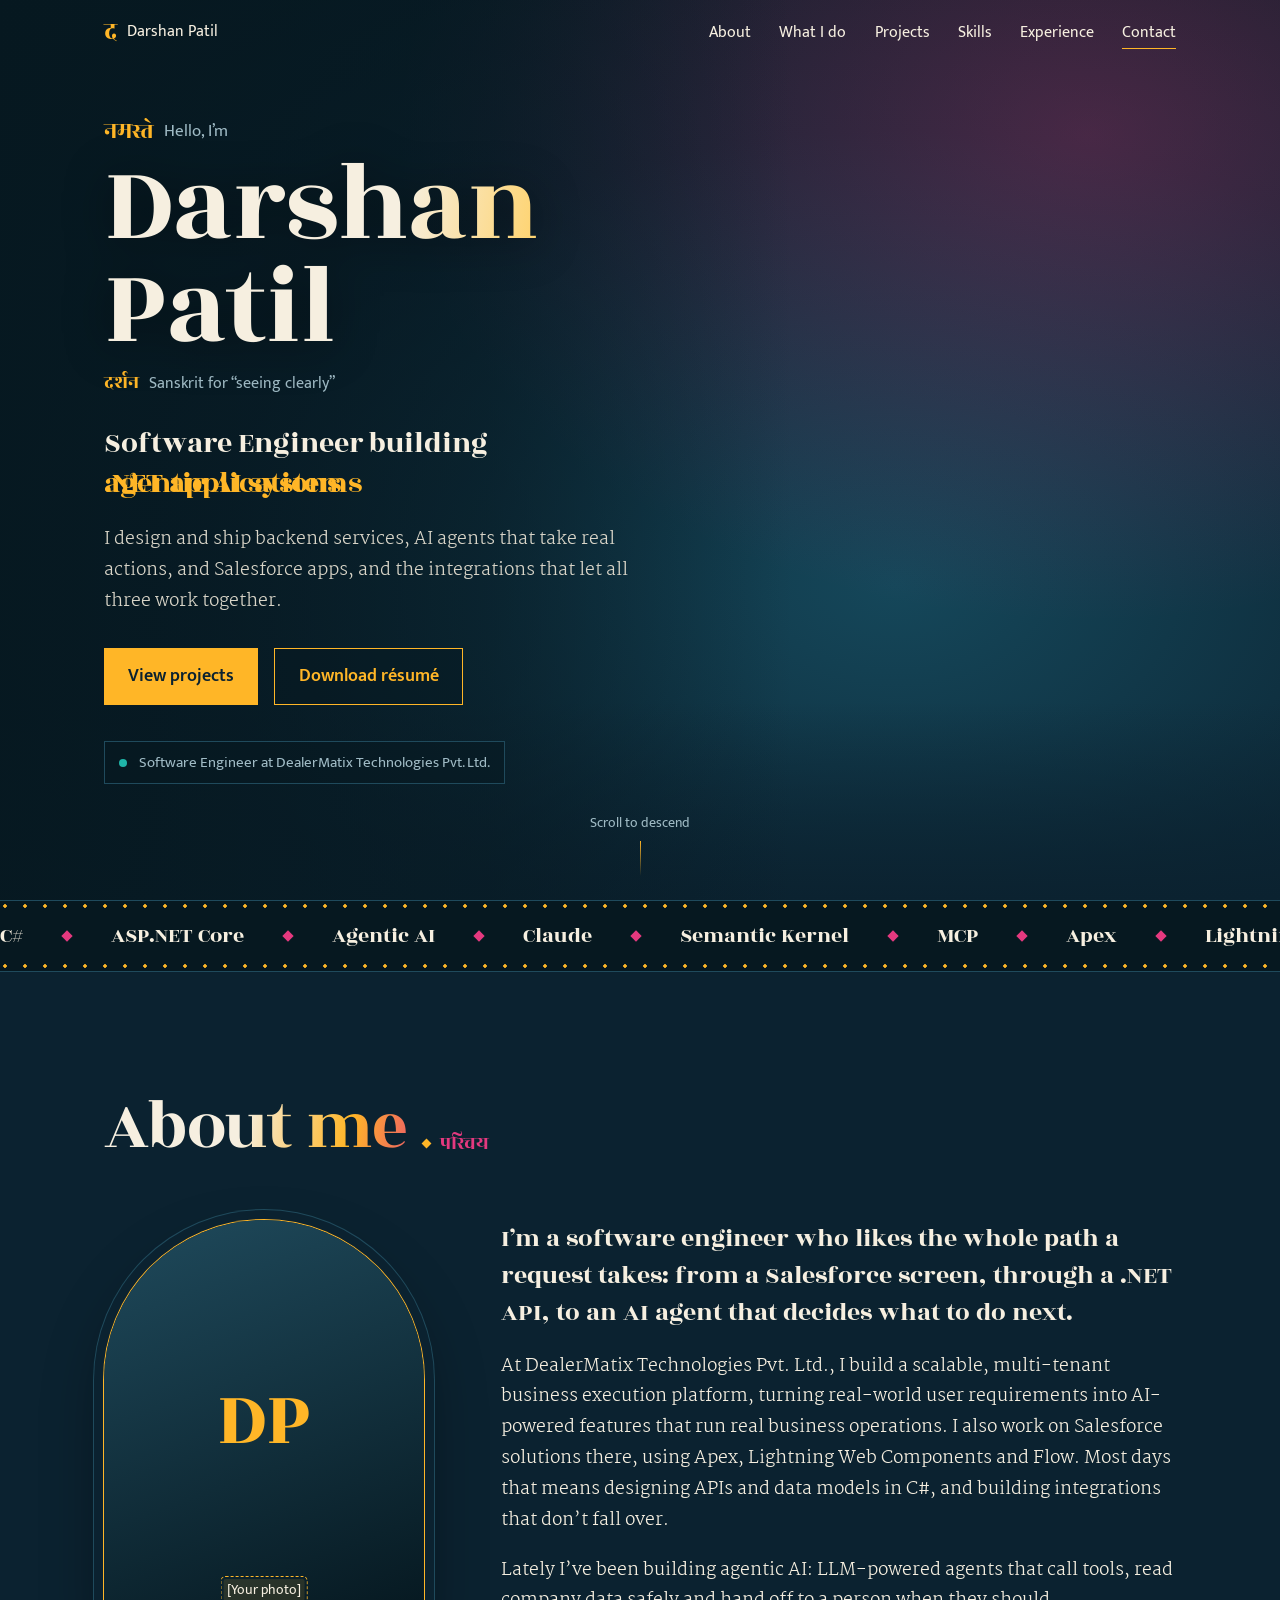
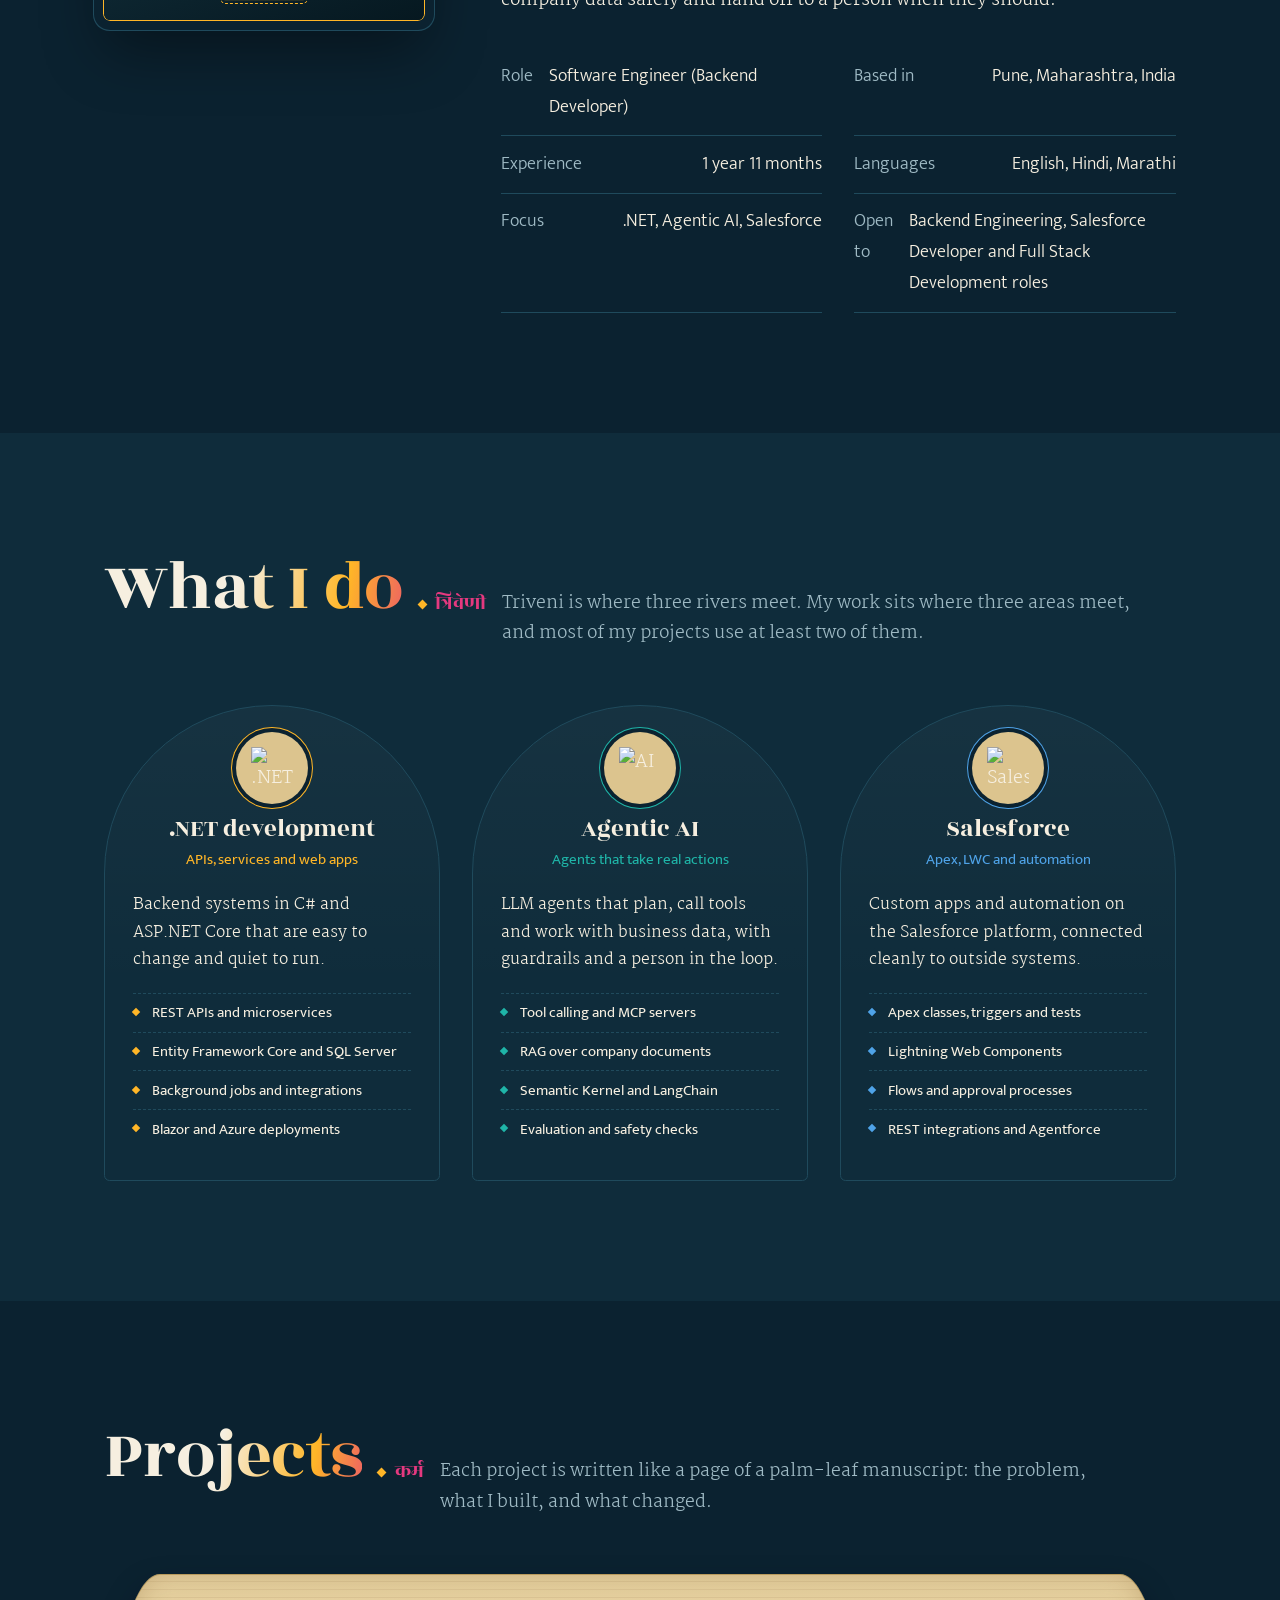
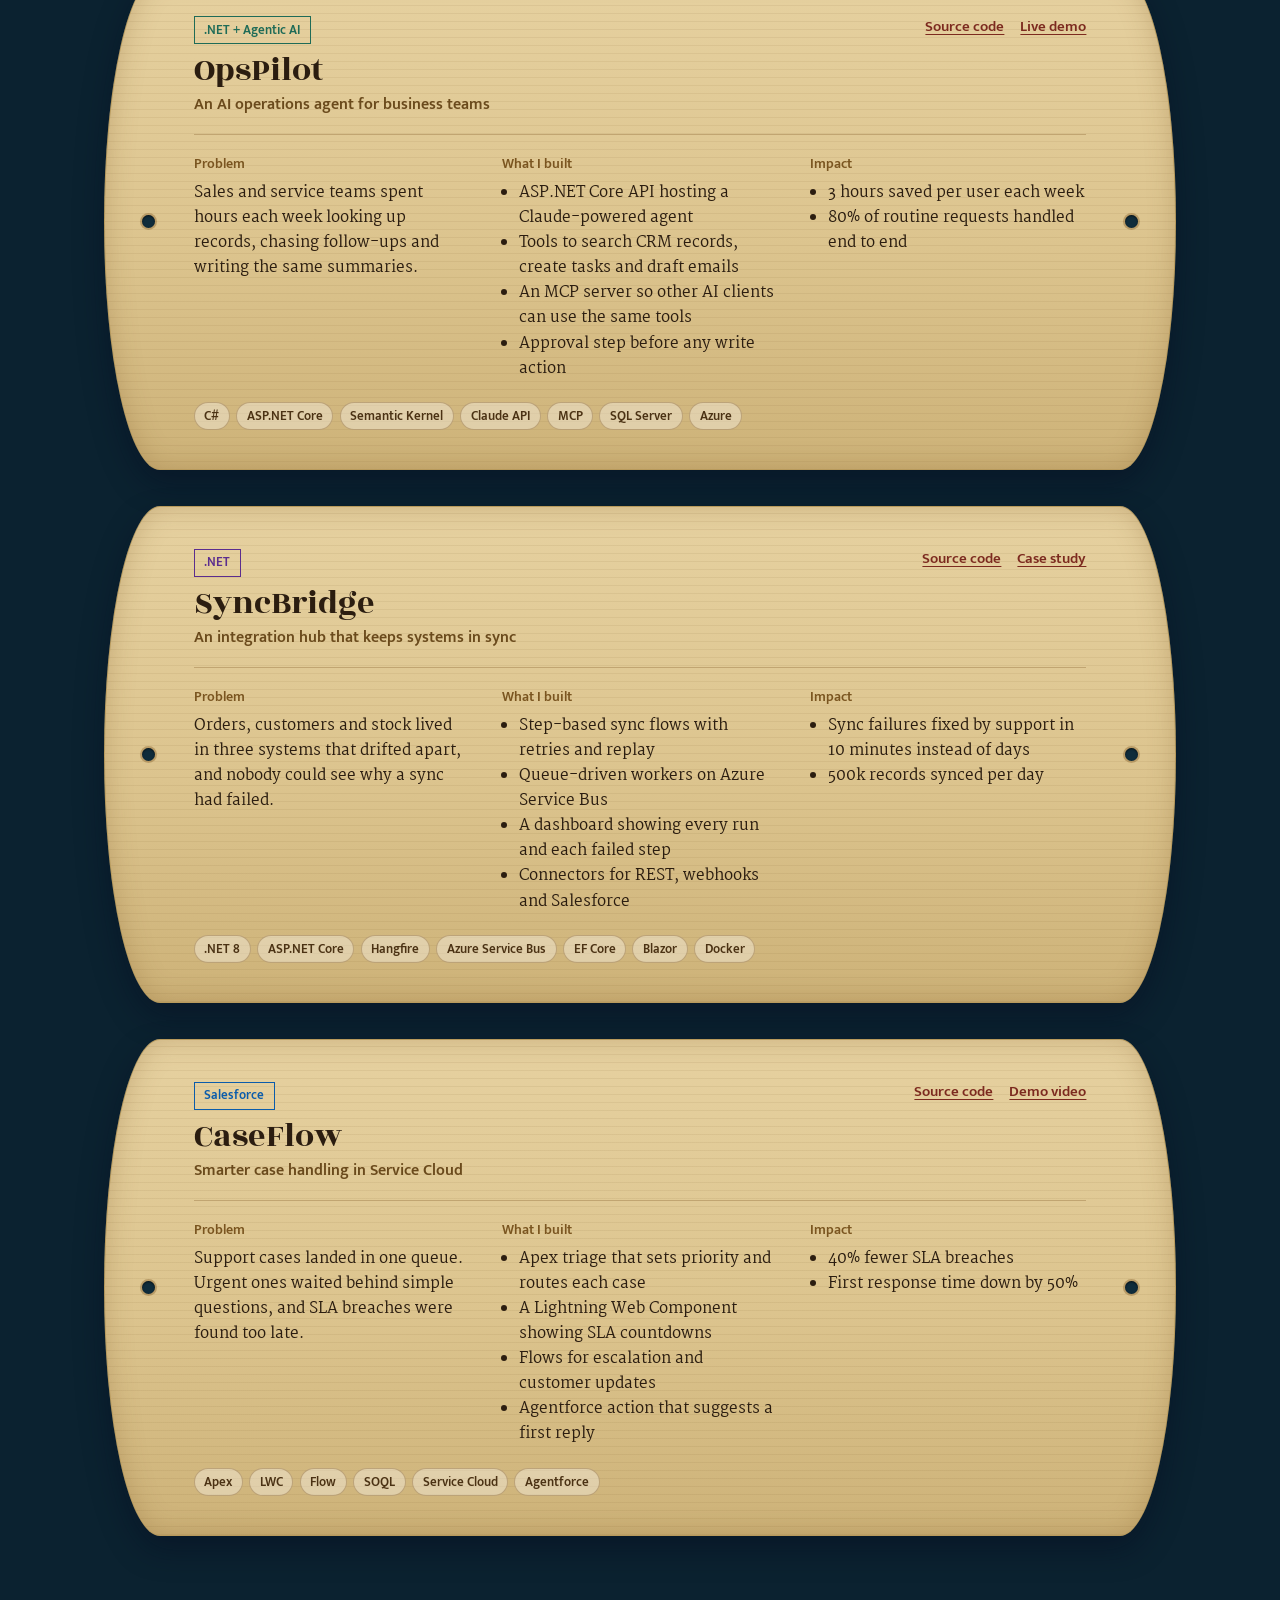
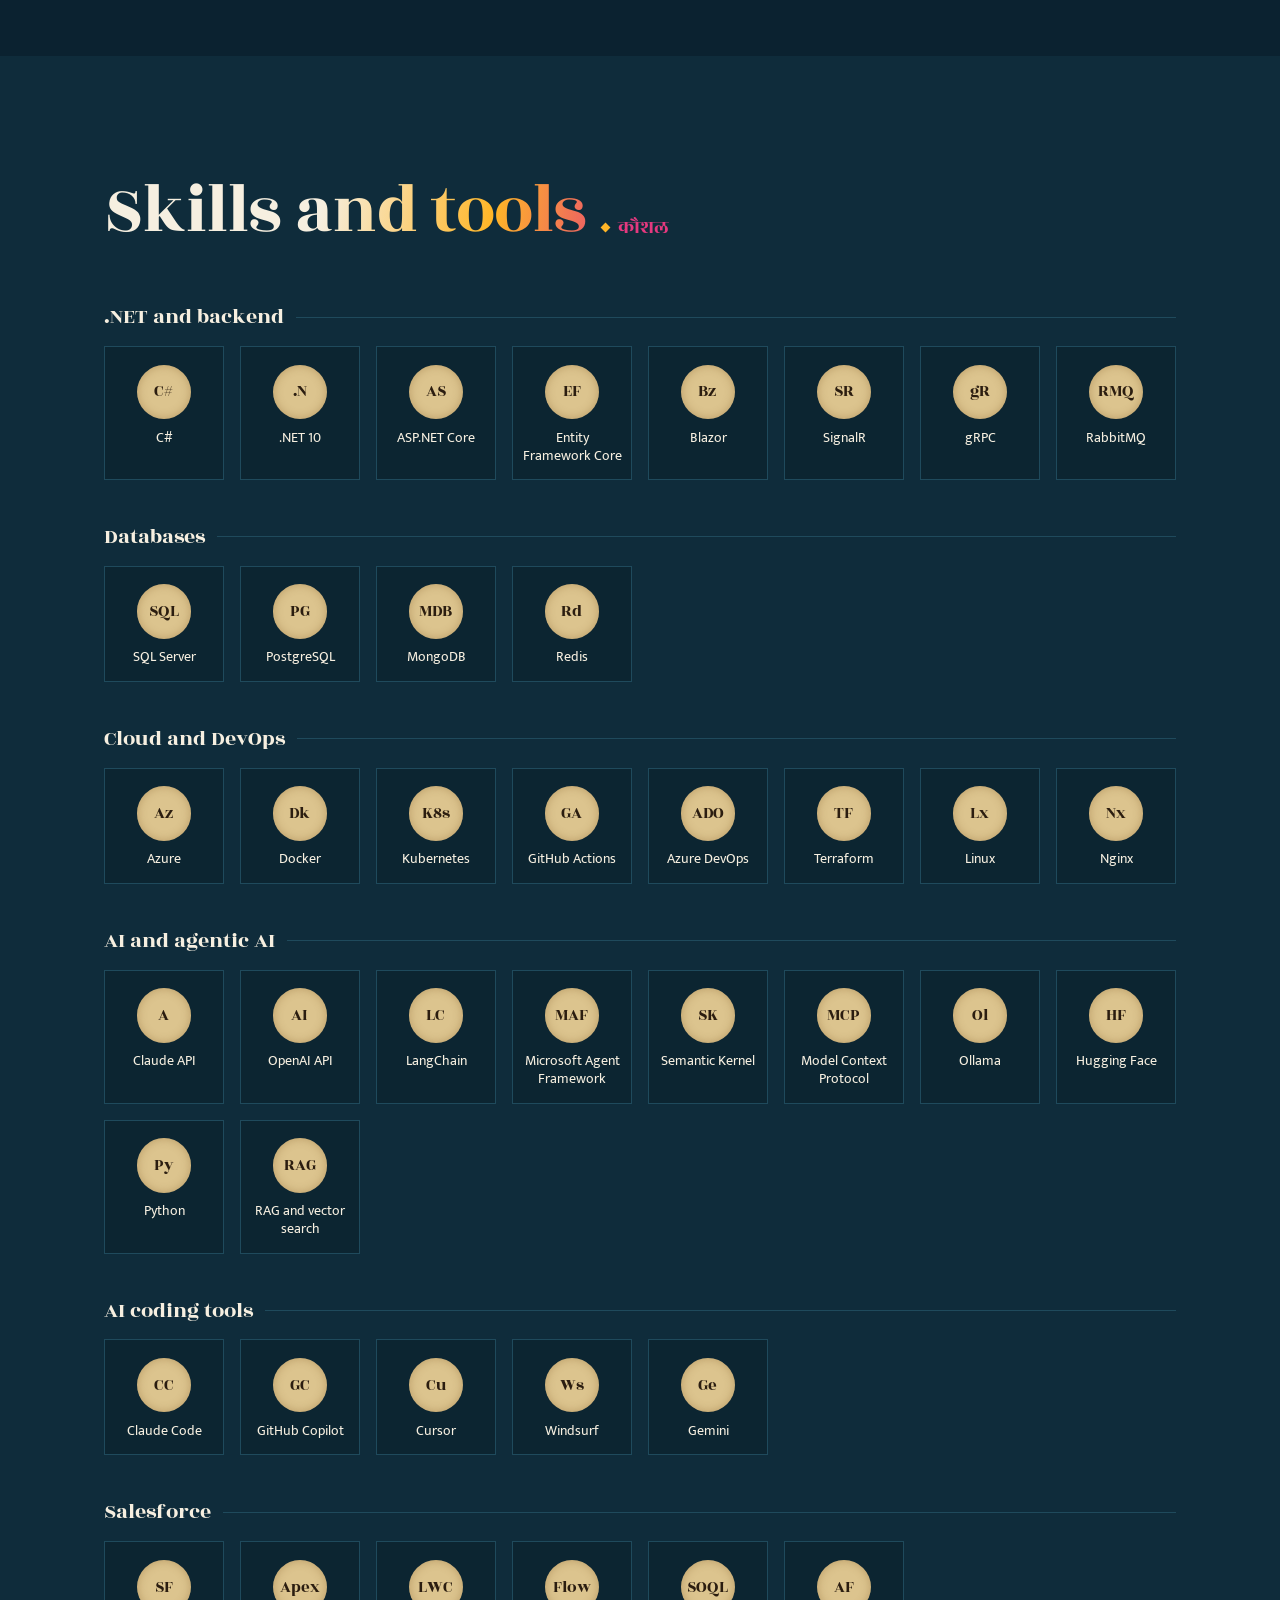
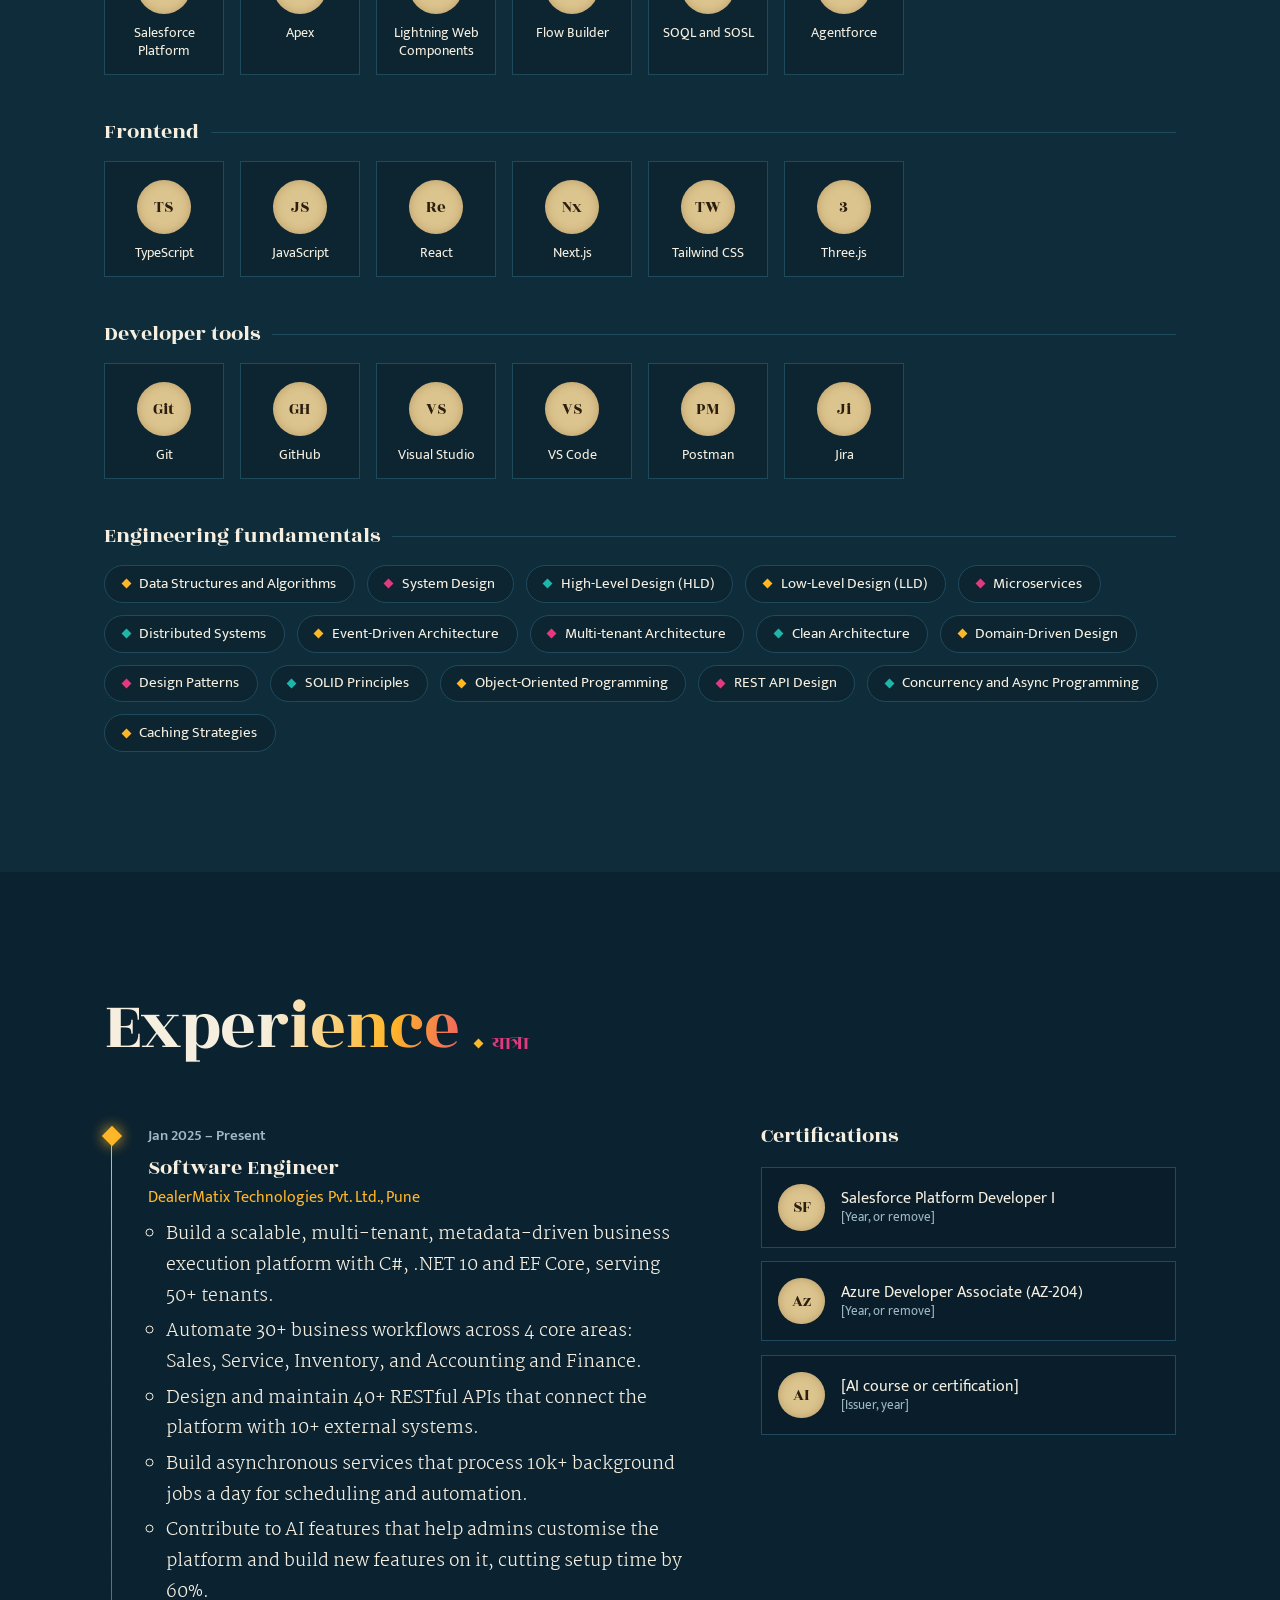
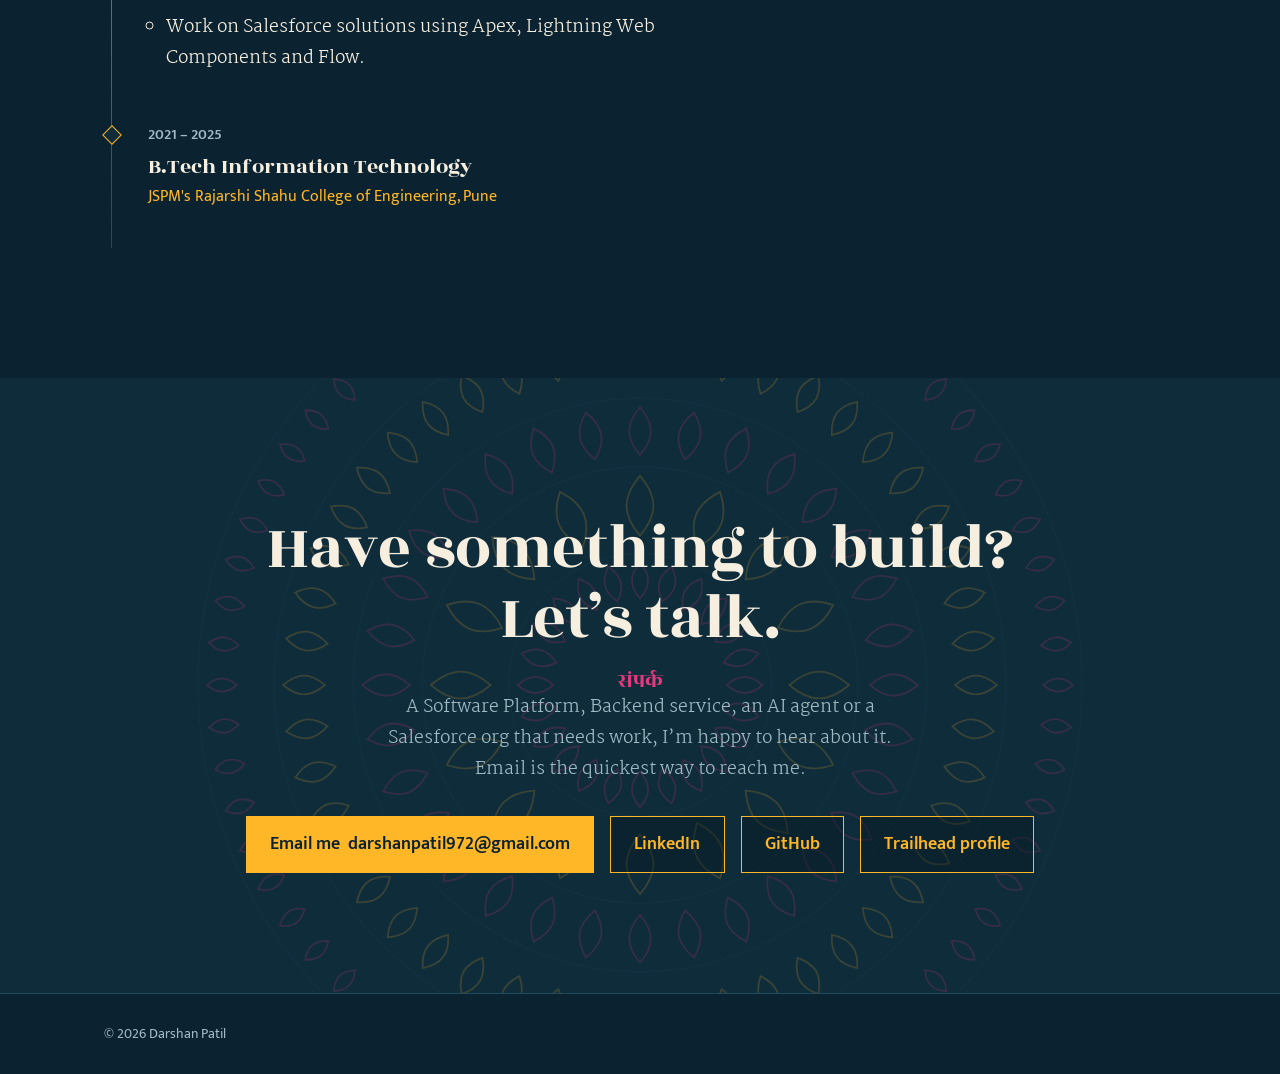
==== commit 089753b6: "Enhance smooth scrolling with Lenis library and update navigation behavior" ====
--- a/index.html
+++ b/index.html
@@ -17,7 +17,7 @@
 <link rel="preconnect" href="https://fonts.googleapis.com">
 <link rel="preconnect" href="https://fonts.gstatic.com" crossorigin>
 <link href="https://fonts.googleapis.com/css2?family=Rozha+One&family=Martel:wght@300;400;700&family=Mukta:wght@400;600&display=swap" rel="stylesheet">
-<link rel="stylesheet" href="css/site.css?v=3">
+<link rel="stylesheet" href="css/site.css?v=5">
 <script type="importmap">{ "imports": { "three": "https://cdn.jsdelivr.net/npm/three@0.160.0/build/three.module.js" } }</script>
 </head>
 <body>
@@ -384,11 +384,13 @@
   </div>
 </footer>
 
-<script src="js/site.js?v=4"></script>
+<script src="https://cdn.jsdelivr.net/npm/lenis@1.1.20/dist/lenis.min.js"></script>
+<script src="js/site.js?v=5"></script>
 <!-- The 3D stepwell. Kept inline so the page also works when opened straight from disk. -->
 <script type="module">
 // Three.js hero: a sandstone stepwell (baoli) at night, lit by diyas.
 // Scrolling through the hero walks the camera down into the well.
+// Built for smoothness: few draw calls, two real lights, eased camera, adaptive resolution.
 import * as THREE from 'three';
 
 const canvas = document.getElementById('stepwell');
@@ -396,38 +398,36 @@
 
 let renderer;
 try {
-  renderer = new THREE.WebGLRenderer({ canvas, antialias: true, alpha: true });
+  renderer = new THREE.WebGLRenderer({ canvas, antialias: true, alpha: true, powerPreference: 'high-performance' });
 } catch (e) {
   document.documentElement.classList.add('no-webgl');
   throw e;
 }
-renderer.setPixelRatio(Math.min(devicePixelRatio, 2));
+let maxDpr = Math.min(devicePixelRatio, 1.5);
+renderer.setPixelRatio(maxDpr);
 renderer.outputColorSpace = THREE.SRGBColorSpace;
 renderer.toneMapping = THREE.ACESFilmicToneMapping;
 renderer.toneMappingExposure = 1.1;
 
 const scene = new THREE.Scene();
 scene.fog = new THREE.Fog(0x0b2230, 38, 110);
-
 const camera = new THREE.PerspectiveCamera(42, 1, 0.1, 300);
 
-// ---------- Geometry ----------
 const LEVELS = 12, R = 22, S = 1.5, H = 1.25;
 const well = new THREE.Group();
 scene.add(well);
-
-const sandstone = new THREE.MeshStandardMaterial({ color: 0xc89c62, roughness: 0.92, flatShading: true });
-const sandstoneDark = new THREE.MeshStandardMaterial({ color: 0xa87d48, roughness: 0.95, flatShading: true });
 const box = new THREE.BoxGeometry(1, 1, 1);
-
-// Terraces: each level is a square ring, solid down to the floor.
+const m4 = new THREE.Matrix4(), q = new THREE.Quaternion(), pos = new THREE.Vector3(), sc = new THREE.Vector3();
+
+// ---------- Terraces: every wall block in ONE draw call ----------
 const floorY = -LEVELS * H;
+const terraceMat = new THREE.MeshLambertMaterial({ flatShading: true });
+const terraces = new THREE.InstancedMesh(box, terraceMat, LEVELS * 4);
+const stoneA = new THREE.Color(0xc89c62), stoneB = new THREE.Color(0xa87d48);
+let t4 = 0;
 for (let i = 0; i < LEVELS; i++) {
-  const half = R - i * S;
-  const top = -i * H;
-  const height = top - floorY + 0.01;
-  const y = top - height / 2;
-  const mat = i % 2 ? sandstone : sandstoneDark;
+  const half = R - i * S, top = -i * H;
+  const height = top - floorY + 0.01, y = top - height / 2;
   const parts = [
     [0, y, -(half - S / 2), 2 * half, height, S],
     [0, y, half - S / 2, 2 * half, height, S],
@@ -435,125 +435,132 @@
     [-(half - S / 2), y, 0, S, height, 2 * half - 2 * S],
   ];
   for (const [x, yy, z, sx, sy, sz] of parts) {
-    const m = new THREE.Mesh(box, mat);
-    m.position.set(x, yy, z);
-    m.scale.set(sx, sy, sz);
-    well.add(m);
+    m4.compose(pos.set(x, yy, z), q, sc.set(sx, sy, sz));
+    terraces.setMatrixAt(t4, m4);
+    terraces.setColorAt(t4++, i % 2 ? stoneA : stoneB);
   }
 }
-
-// Zig-zag stair flights on every inner wall — the stepwell's signature pattern.
+well.add(terraces);
+
+// ---------- Zig-zag stair flights (one draw call) ----------
 const STEPS = 4, SW = 0.42, SH = H / STEPS, SD = 0.32;
 const flights = [];
 for (let i = 0; i < LEVELS - 1; i++) {
-  const d = R - (i + 1) * S;           // distance of the inner face from the centre
-  const top = -i * H;
-  const span = 2 * d - 1.2;
+  const d = R - (i + 1) * S, top = -i * H;
   const triW = STEPS * 2 * SW + 0.5;
-  const count = Math.floor(span / triW);
+  const count = Math.floor((2 * d - 1.2) / triW);
   const start = -((count - 1) * triW) / 2;
   for (let t = 0; t < count; t++) {
     const cx = start + t * triW;
     for (let k = 0; k < STEPS; k++) {
       const y = top - (k + 0.5) * SH;
-      for (const sign of [-1, 1]) {
-        const along = cx + sign * (k + 0.5) * SW;
-        flights.push([along, y, d]);
-      }
+      for (const sign of [-1, 1]) flights.push([cx + sign * (k + 0.5) * SW, y, d]);
     }
   }
 }
-const stepMesh = new THREE.InstancedMesh(box, new THREE.MeshStandardMaterial({ color: 0xe0b878, roughness: 0.85, flatShading: true }), flights.length * 4);
-const m4 = new THREE.Matrix4(), q = new THREE.Quaternion(), sc = new THREE.Vector3(SW * 0.96, SH * 0.9, SD), pos = new THREE.Vector3();
+const stepMesh = new THREE.InstancedMesh(box, new THREE.MeshLambertMaterial({ color: 0xe0b878, flatShading: true }), flights.length * 4);
 let n = 0;
 for (const [a, y, d] of flights) {
   const faces = [[a, y, -d + SD / 2], [a, y, d - SD / 2], [d - SD / 2, y, a], [-d + SD / 2, y, a]];
   for (let fi = 0; fi < 4; fi++) {
-    const [x, yy, z] = faces[fi];
-    const isSide = fi > 1;
-    sc.set(isSide ? SD : SW * 0.96, SH * 0.9, isSide ? SW * 0.96 : SD);
-    m4.compose(pos.set(x, yy, z), q, sc);
+    const side = fi > 1;
+    m4.compose(pos.set(...faces[fi]), q, sc.set(side ? SD : SW * 0.96, SH * 0.9, side ? SW * 0.96 : SD));
     stepMesh.setMatrixAt(n++, m4);
   }
 }
 well.add(stepMesh);
 
-// Water at the bottom.
+// ---------- Water ----------
 const inner = R - LEVELS * S;
 const water = new THREE.Mesh(
   new THREE.PlaneGeometry(inner * 2, inner * 2),
-  new THREE.MeshStandardMaterial({ color: 0x0a3a44, metalness: 0.7, roughness: 0.1, emissive: 0x0c5a5c, emissiveIntensity: 0.7 })
+  new THREE.MeshPhongMaterial({ color: 0x0a3a44, emissive: 0x0c5a5c, emissiveIntensity: 0.7, shininess: 90, specular: 0x88ffee })
 );
 water.rotation.x = -Math.PI / 2;
 water.position.y = floorY + 0.3;
 well.add(water);
 
-// ---------- Light ----------
-scene.add(new THREE.HemisphereLight(0x7fe0d8, 0x3a1020, 0.6));
-const moon = new THREE.DirectionalLight(0xff8fc0, 0.75);
+// ---------- Light: ambient + 2 directionals + 2 warm diya lights ----------
+scene.add(new THREE.HemisphereLight(0x7fe0d8, 0x3a1020, 0.75));
+const moon = new THREE.DirectionalLight(0xff8fc0, 0.8);
 moon.position.set(-30, 40, -10);
 scene.add(moon);
-const sun = new THREE.DirectionalLight(0xffc78a, 1.6);
+const sun = new THREE.DirectionalLight(0xffc78a, 1.9);
 sun.position.set(25, 30, 30);
 scene.add(sun);
-
-// Diyas: small flames on the corners of a few terraces, each with a flickering light.
-const diyas = [];
-const flameMat = new THREE.MeshBasicMaterial({ color: 0xffb648 });
-const flameGeo = new THREE.SphereGeometry(0.22, 10, 10);
-[[1, 1], [3, -1], [5, 1], [7, -1], [9, 1]].forEach(([lvl, side], idx) => {
+const diyaLights = [
+  [R - 3 * S - S / 2, -3 * H + 1, R - 3 * S - S / 2],
+  [-(R - 7 * S - S / 2), -7 * H + 1, -(R - 7 * S - S / 2)],
+].map(([x, y, z], i) => {
+  const l = new THREE.PointLight(0xff9a3c, 40, 26, 1.6);
+  l.position.set(x, y, z);
+  well.add(l);
+  return { l, base: 40, seed: i * 3.7 };
+});
+
+// ---------- Diya flames: instanced cores + additive glow sprites (no extra lights) ----------
+const flamePos = [];
+[1, 3, 5, 7, 9].forEach((lvl) => {
   const half = R - lvl * S - S / 2;
-  const corners = [[half, half], [-half, -half], [half, -half], [-half, half]];
-  corners.forEach(([x, z], c) => {
-    const f = new THREE.Mesh(flameGeo, flameMat);
-    f.position.set(x, -lvl * H + 0.25, z);
-    well.add(f);
-    if (c < 2 && idx % 2 === 0) {
-      const l = new THREE.PointLight(0xff9a3c, 14, 16, 1.6);
-      l.position.copy(f.position).add(new THREE.Vector3(0, 0.6, 0));
-      well.add(l);
-      diyas.push({ l, base: 14, seed: Math.random() * 10 });
-    }
-  });
+  for (const [x, z] of [[half, half], [-half, -half], [half, -half], [-half, half]]) flamePos.push([x, -lvl * H + 0.25, z]);
 });
-
-// Embers rising from the water.
-const EMBERS = 260;
+const flames = new THREE.InstancedMesh(new THREE.SphereGeometry(0.22, 8, 8), new THREE.MeshBasicMaterial({ color: 0xffb648 }), flamePos.length);
+flamePos.forEach((p, i) => { m4.compose(pos.set(...p), q, sc.set(1, 1, 1)); flames.setMatrixAt(i, m4); });
+well.add(flames);
+
+function glowTexture() {
+  const c = document.createElement('canvas'); c.width = c.height = 64;
+  const g = c.getContext('2d'), grd = g.createRadialGradient(32, 32, 0, 32, 32, 32);
+  grd.addColorStop(0, 'rgba(255,200,110,1)'); grd.addColorStop(0.35, 'rgba(255,150,60,.45)'); grd.addColorStop(1, 'rgba(255,120,40,0)');
+  g.fillStyle = grd; g.fillRect(0, 0, 64, 64);
+  const t = new THREE.CanvasTexture(c); t.colorSpace = THREE.SRGBColorSpace; return t;
+}
+const glowGeo = new THREE.BufferGeometry();
+glowGeo.setAttribute('position', new THREE.Float32BufferAttribute(flamePos.flat(), 3));
+const glowMat = new THREE.PointsMaterial({ map: glowTexture(), size: 3.2, transparent: true, opacity: 0.9, blending: THREE.AdditiveBlending, depthWrite: false });
+well.add(new THREE.Points(glowGeo, glowMat));
+
+// ---------- Embers rising from the water ----------
+const EMBERS = 220;
 const emberGeo = new THREE.BufferGeometry();
-const ep = new Float32Array(EMBERS * 3), speed = new Float32Array(EMBERS);
+const ep = new Float32Array(EMBERS * 3), ec = new Float32Array(EMBERS * 3), speed = new Float32Array(EMBERS);
+const marigold = new THREE.Color(0xffc35a), rani = new THREE.Color(0xff5fa2);
 for (let i = 0; i < EMBERS; i++) {
   ep[i * 3] = (Math.random() - 0.5) * R * 1.6;
   ep[i * 3 + 1] = floorY + Math.random() * 30;
   ep[i * 3 + 2] = (Math.random() - 0.5) * R * 1.6;
   speed[i] = 0.6 + Math.random() * 1.4;
-}
-emberGeo.setAttribute('position', new THREE.BufferAttribute(ep, 3));
-const ec = new Float32Array(EMBERS * 3), marigold = new THREE.Color(0xffc35a), rani = new THREE.Color(0xff5fa2);
-for (let i = 0; i < EMBERS; i++) (Math.random() < 0.3 ? rani : marigold).toArray(ec, i * 3);
+  (Math.random() < 0.3 ? rani : marigold).toArray(ec, i * 3);
+}
+emberGeo.setAttribute('position', new THREE.BufferAttribute(ep, 3).setUsage(THREE.DynamicDrawUsage));
 emberGeo.setAttribute('color', new THREE.BufferAttribute(ec, 3));
-const embers = new THREE.Points(emberGeo, new THREE.PointsMaterial({
-  vertexColors: true, size: 0.24, transparent: true, opacity: 0.85,
-  blending: THREE.AdditiveBlending, depthWrite: false,
-}));
-scene.add(embers);
-
-// ---------- Interaction ----------
+scene.add(new THREE.Points(emberGeo, new THREE.PointsMaterial({
+  vertexColors: true, size: 0.24, transparent: true, opacity: 0.85, blending: THREE.AdditiveBlending, depthWrite: false,
+})));
+
+// Nothing in the well moves, so skip per-frame matrix work for it.
+well.traverse((o) => { o.matrixAutoUpdate = false; o.updateMatrix(); });
+well.updateMatrixWorld(true);
+
+// ---------- Input: targets only; the frame loop eases toward them ----------
 const hero = document.querySelector('.hero');
-let mouseX = 0, mouseY = 0, scrollP = 0;
+let heroH = hero.offsetHeight;
+const target = { x: 0, y: 0, scroll: 0 };
+const cur = { x: 0, y: 0, scroll: 0 };
 addEventListener('pointermove', (e) => {
-  mouseX = e.clientX / innerWidth - 0.5;
-  mouseY = e.clientY / innerHeight - 0.5;
-});
-addEventListener('scroll', () => {
-  const h = hero.offsetHeight;
-  scrollP = Math.min(1, Math.max(0, scrollY / h));
+  target.x = e.clientX / innerWidth - 0.5;
+  target.y = e.clientY / innerHeight - 0.5;
 }, { passive: true });
+const readScroll = () => { target.scroll = Math.min(1, Math.max(0, scrollY / heroH)); };
+addEventListener('scroll', readScroll, { passive: true });
+readScroll();
+cur.scroll = target.scroll;
 
 function resize() {
   const w = canvas.clientWidth, h = canvas.clientHeight;
+  heroH = hero.offsetHeight;
   renderer.setSize(w, h, false);
   camera.aspect = w / h;
-  // On wide screens push the well to the right so the headline has room.
   if (w > 900) camera.setViewOffset(w, h, -w * 0.2, 0, w, h);
   else camera.clearViewOffset();
   camera.updateProjectionMatrix();
@@ -561,47 +568,62 @@
 new ResizeObserver(resize).observe(canvas);
 resize();
 
-// Pause rendering when the hero is off screen.
-let visible = true;
-new IntersectionObserver(([e]) => { visible = e.isIntersecting; }).observe(canvas);
-
+// ---------- Loop: runs only while the hero is on screen and the tab is visible ----------
 const clock = new THREE.Clock();
 const look = new THREE.Vector3();
-let intro = reduceMotion ? 1 : 0;
+let intro = reduceMotion ? 1 : 0, raf = 0, running = false;
+let slowFrames = 0, sampled = 0;
 
 function frame() {
-  requestAnimationFrame(frame);
-  if (!visible) return;
+  raf = requestAnimationFrame(frame);
   const dt = Math.min(clock.getDelta(), 0.05);
   const t = clock.elapsedTime;
 
-  // Opening move: the camera swoops in from high above over ~3s.
+  // Adaptive quality: if the first ~2s run slow, drop to 1x resolution.
+  if (sampled < 120) {
+    sampled++;
+    if (dt > 0.024) slowFrames++;
+    if (sampled === 120 && slowFrames > 40 && maxDpr > 1) { maxDpr = 1; renderer.setPixelRatio(1); resize(); }
+  }
+
+  // Ease every input so motion glides instead of jumping.
+  const k = reduceMotion ? 1 : 1 - Math.exp(-dt * 4);
+  cur.x += (target.x - cur.x) * k;
+  cur.y += (target.y - cur.y) * k;
+  cur.scroll += (target.scroll - cur.scroll) * (reduceMotion ? 1 : 1 - Math.exp(-dt * 6));
+
   if (intro < 1) intro = Math.min(1, intro + dt / 3);
   const ease = 1 - Math.pow(1 - intro, 3);
 
-  const angle = (reduceMotion ? 0.6 : 0.6 + t * 0.04) + mouseX * 0.25;
-  const radius = THREE.MathUtils.lerp(78, 52, ease) - scrollP * 26;
-  const height = THREE.MathUtils.lerp(64, 34, ease) - scrollP * 32 - mouseY * 4;
+  const angle = (reduceMotion ? 0.6 : 0.6 + t * 0.04) + cur.x * 0.25;
+  const radius = THREE.MathUtils.lerp(78, 52, ease) - cur.scroll * 26;
+  const height = THREE.MathUtils.lerp(64, 34, ease) - cur.scroll * 32 - cur.y * 4;
   camera.position.set(Math.cos(angle) * radius, height, Math.sin(angle) * radius);
-  look.set(0, -6 - scrollP * 6, 0);
+  look.set(0, -6 - cur.scroll * 6, 0);
   camera.lookAt(look);
 
-  for (const d of diyas) d.l.intensity = d.base * (0.8 + 0.25 * Math.sin(t * 9 + d.seed) * Math.sin(t * 3.3 + d.seed));
-
   if (!reduceMotion) {
+    for (const d of diyaLights) d.l.intensity = d.base * (0.85 + 0.15 * Math.sin(t * 9 + d.seed) * Math.sin(t * 3.3 + d.seed));
+    glowMat.opacity = 0.8 + 0.1 * Math.sin(t * 7);
     const p = emberGeo.attributes.position.array;
     for (let i = 0; i < EMBERS; i++) {
-      p[i * 3 + 1] += speed[i] * dt;
-      p[i * 3] += Math.sin(t + i) * 0.004;
-      if (p[i * 3 + 1] > 14) p[i * 3 + 1] = floorY;
+      const j = i * 3;
+      p[j + 1] += speed[i] * dt;
+      p[j] += Math.sin(t + i) * 0.004;
+      if (p[j + 1] > 14) p[j + 1] = floorY;
     }
     emberGeo.attributes.position.needsUpdate = true;
   }
   renderer.render(scene, camera);
 }
-frame();
+function start() { if (!running) { running = true; clock.getDelta(); raf = requestAnimationFrame(frame); } }
+function stop() { running = false; cancelAnimationFrame(raf); }
+
+let onScreen = true;
+new IntersectionObserver(([e]) => { onScreen = e.isIntersecting; onScreen && !document.hidden ? start() : stop(); }).observe(canvas);
+document.addEventListener('visibilitychange', () => { onScreen && !document.hidden ? start() : stop(); });
+start();
 document.documentElement.classList.add('webgl-ready');
-
 </script>
 </body>
 </html>
--- a/css/site.css
+++ b/css/site.css
@@ -26,7 +26,11 @@
   --wrap:72rem;
 }
 *{box-sizing:border-box}
-html{scroll-behavior:smooth}
+html{scroll-behavior:smooth;scroll-padding-top:4.5rem}
+/* Lenis smooth scrolling (js/site.js) takes over when it loads */
+html.lenis,html.lenis body{height:auto}
+.lenis.lenis-smooth{scroll-behavior:auto!important}
+.lenis.lenis-stopped{overflow:hidden}
 body{margin:0;background:var(--neel);color:var(--text);font:300 var(--step)/1.75 var(--serif);-webkit-font-smoothing:antialiased;overflow-x:hidden}
 img{max-width:100%;display:block}
 a{color:var(--haldi);text-underline-offset:.2em}
@@ -40,7 +44,7 @@
 
 /* ---------- Nav ---------- */
 nav{position:fixed;inset:0 0 auto;z-index:20;transition:background .3s,border-color .3s;border-bottom:1px solid transparent}
-nav.solid{background:color-mix(in srgb,var(--neel) 90%,transparent);backdrop-filter:blur(10px);border-color:var(--neel-3)}
+nav.solid{background:rgba(11,34,48,.96);border-color:var(--neel-3)}
 nav .wrap{display:flex;align-items:center;justify-content:space-between;height:4rem;gap:1rem}
 .mark{font:400 1.7rem/1 var(--display);color:var(--haldi);text-decoration:none;display:flex;align-items:center;gap:.6rem}
 .mark small{font:400 1rem var(--sans);color:var(--text)}
@@ -96,7 +100,7 @@
 .band{border-block:1px solid var(--neel-3);background:var(--neel-deep);overflow:hidden;position:relative}
 .band::before,.band::after{content:"";display:block;height:10px;background:
   radial-gradient(circle at 5px 5px,var(--haldi) 1.5px,transparent 2px) 0 0/20px 10px}
-.track{display:flex;gap:2.5rem;width:max-content;padding:.9rem 0;animation:marquee 40s linear infinite;font:400 1.35rem/1 var(--display);color:var(--text)}
+.track{will-change:transform;display:flex;gap:2.5rem;width:max-content;padding:.9rem 0;animation:marquee 40s linear infinite;font:400 1.35rem/1 var(--display);color:var(--text)}
 .track span{display:flex;align-items:center;gap:2.5rem;white-space:nowrap}
 .track span::after{content:"";width:8px;height:8px;background:var(--sindoor);transform:rotate(45deg)}
 @keyframes marquee{to{transform:translateX(-50%)}}
@@ -220,7 +224,7 @@
 
 /* ---------- Contact ---------- */
 .contact{text-align:center;overflow:hidden}
-.contact .mandala{position:absolute;left:50%;top:50%;width:min(56rem,140vw);aspect-ratio:1;transform:translate(-50%,-50%);opacity:.18;pointer-events:none;animation:spin 120s linear infinite}
+.contact .mandala{position:absolute;left:50%;top:50%;width:min(56rem,140vw);aspect-ratio:1;transform:translate(-50%,-50%);opacity:.18;pointer-events:none;animation:spin 120s linear infinite;will-change:transform}
 @keyframes spin{to{transform:translate(-50%,-50%) rotate(360deg)}}
 .contact .wrap{position:relative}
 .contact .dev{display:block;font:400 1.35rem/1 var(--display);color:var(--sindoor)}
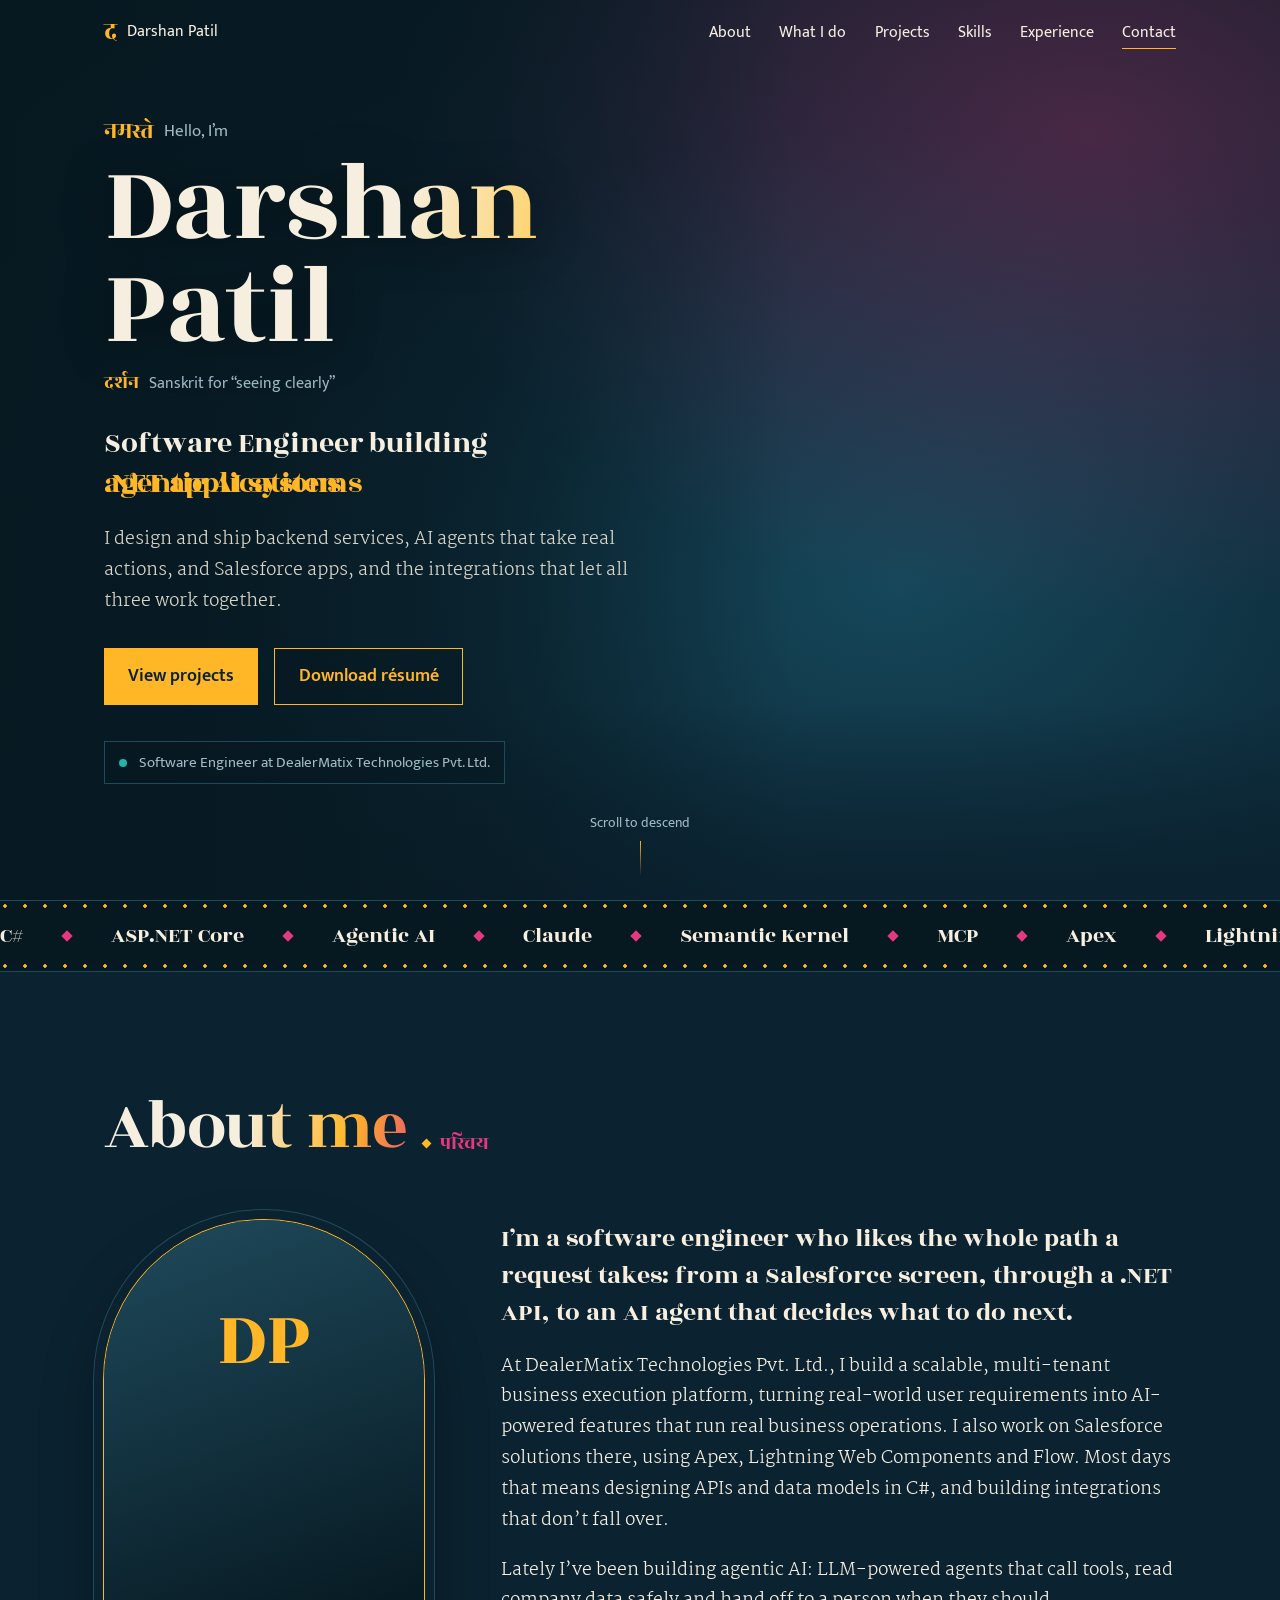
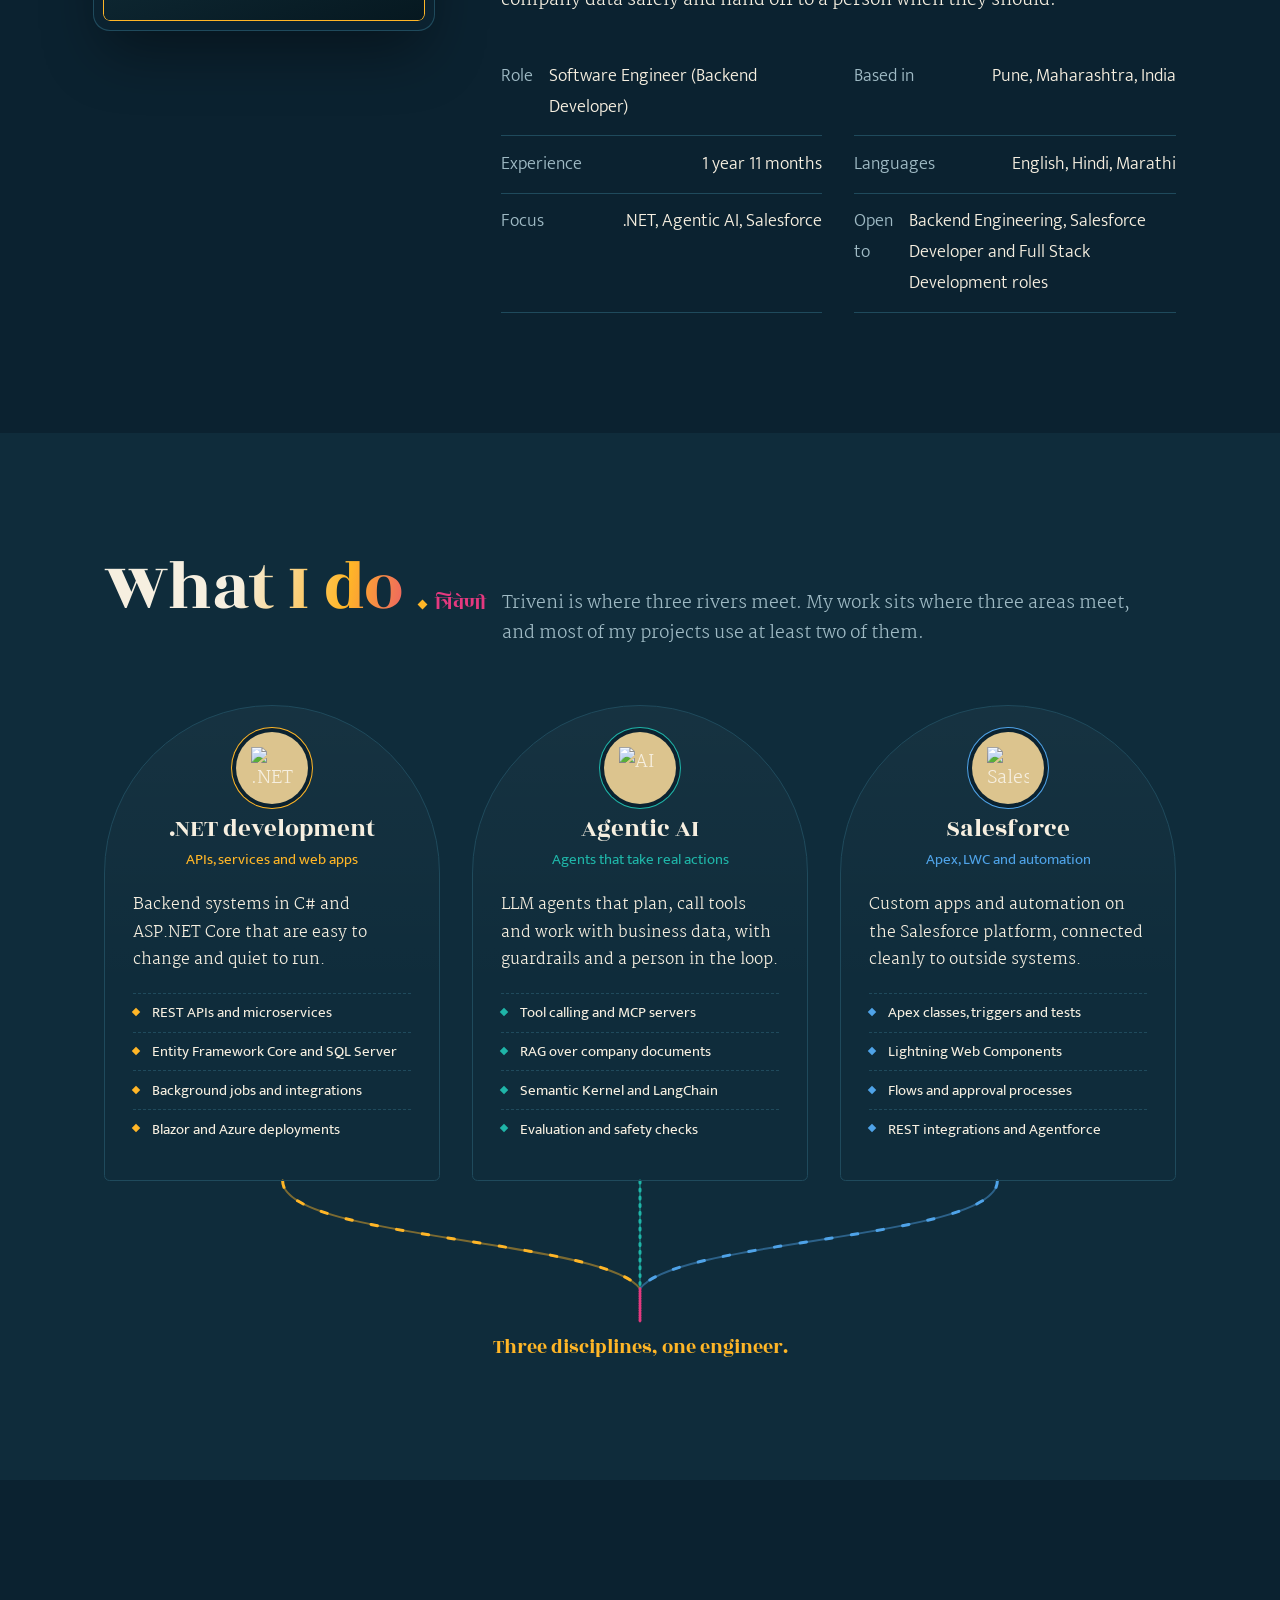
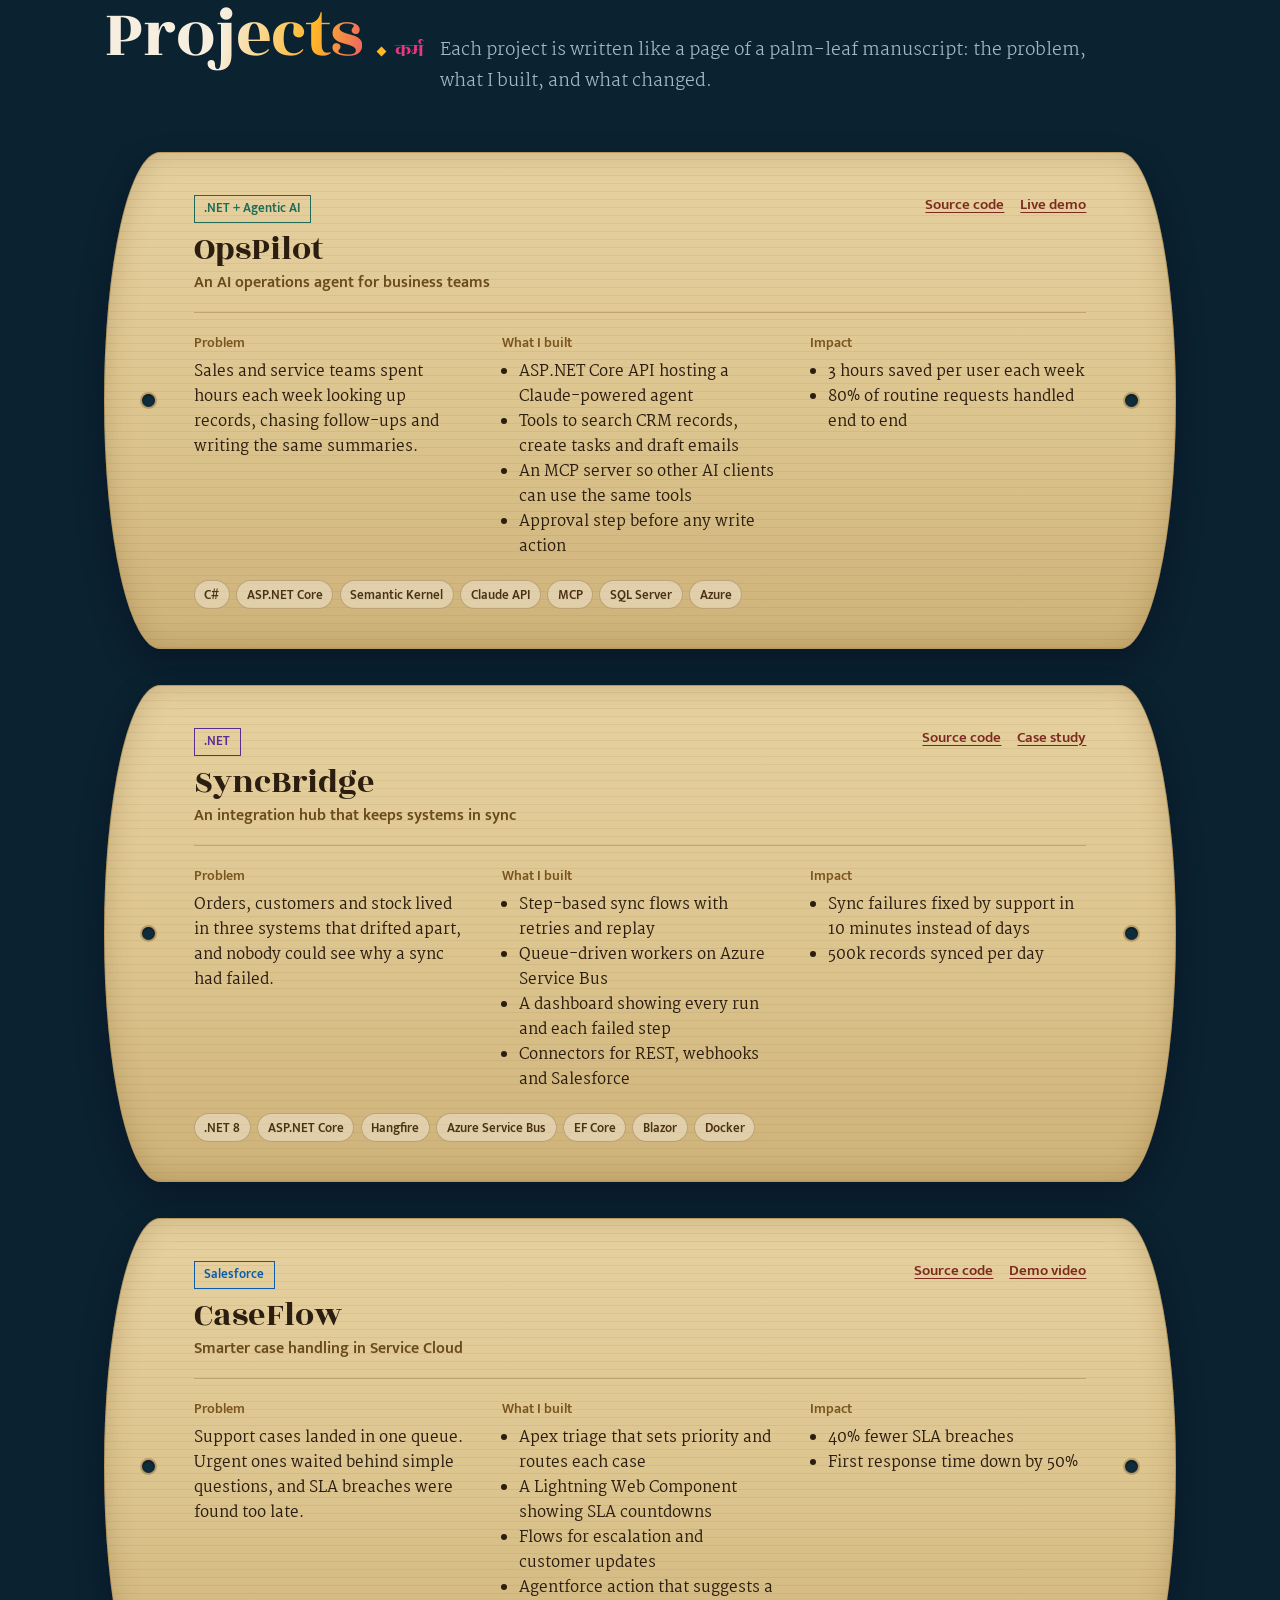
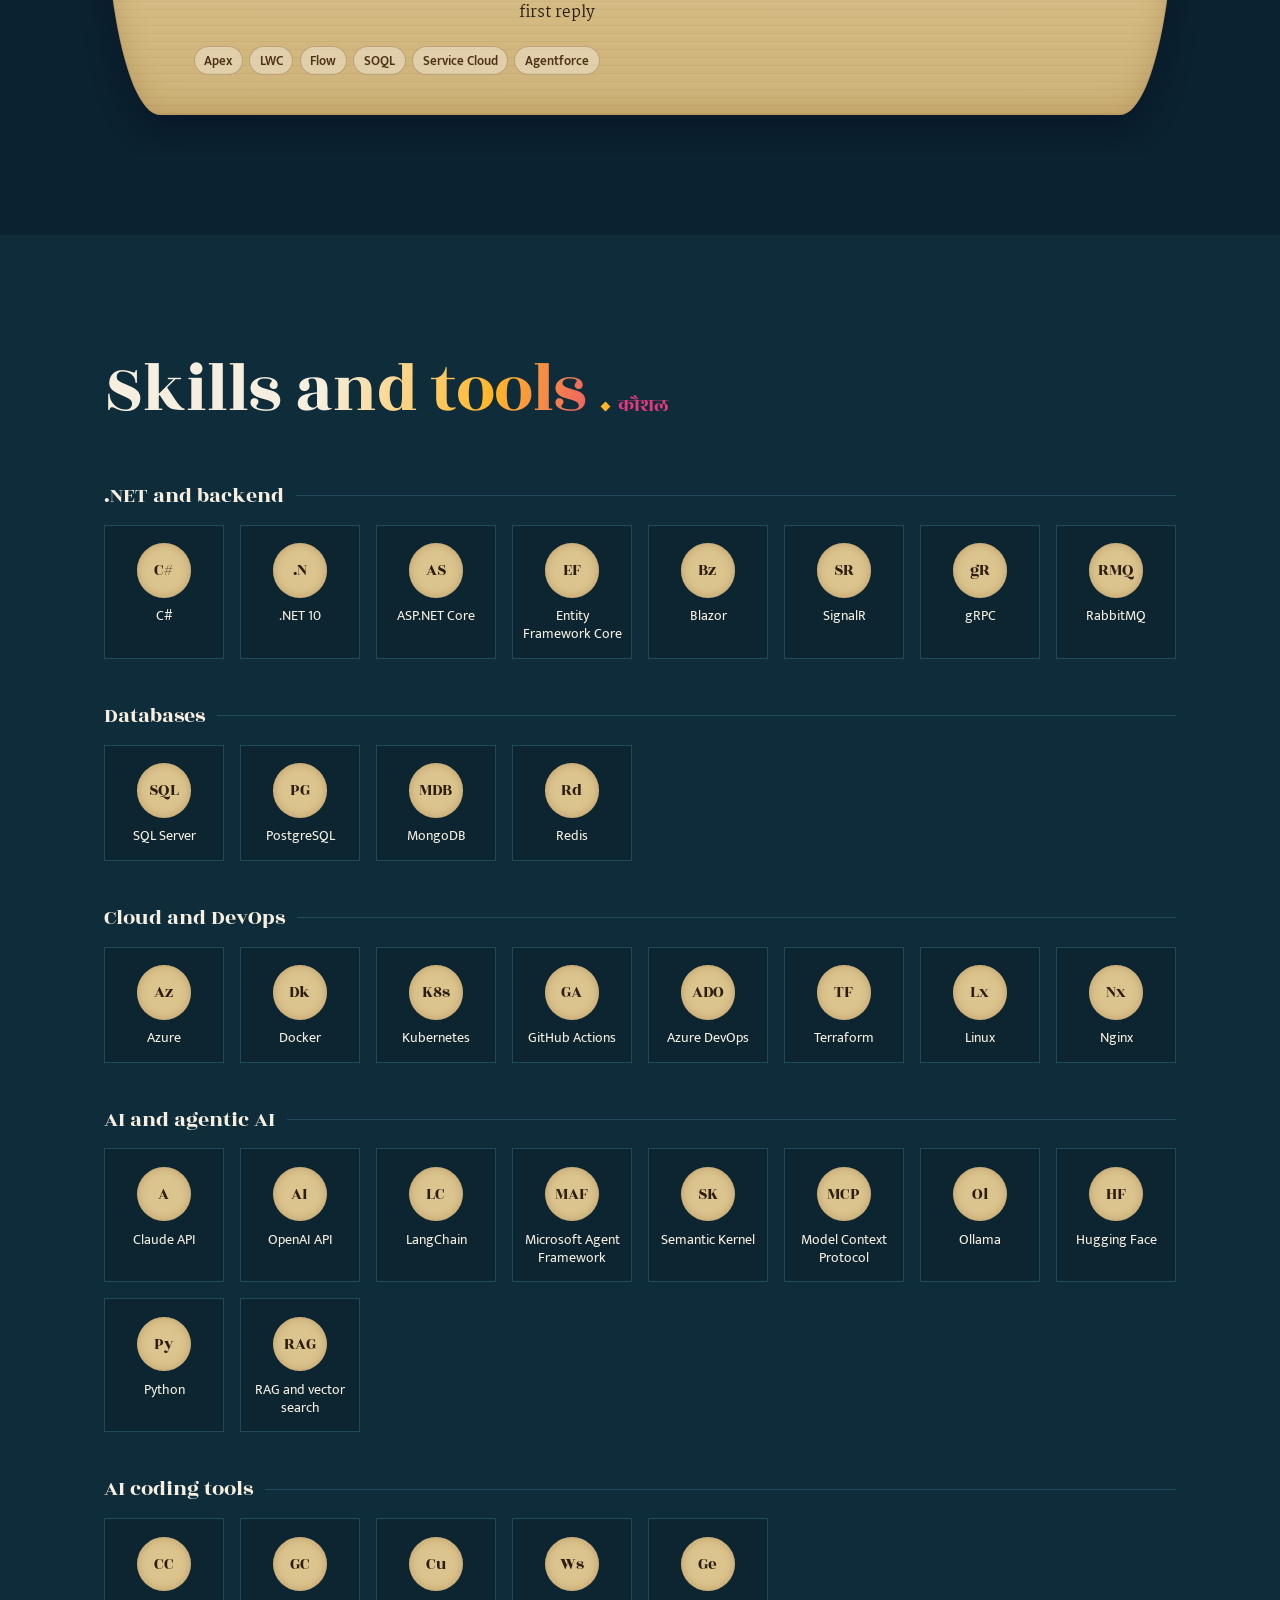
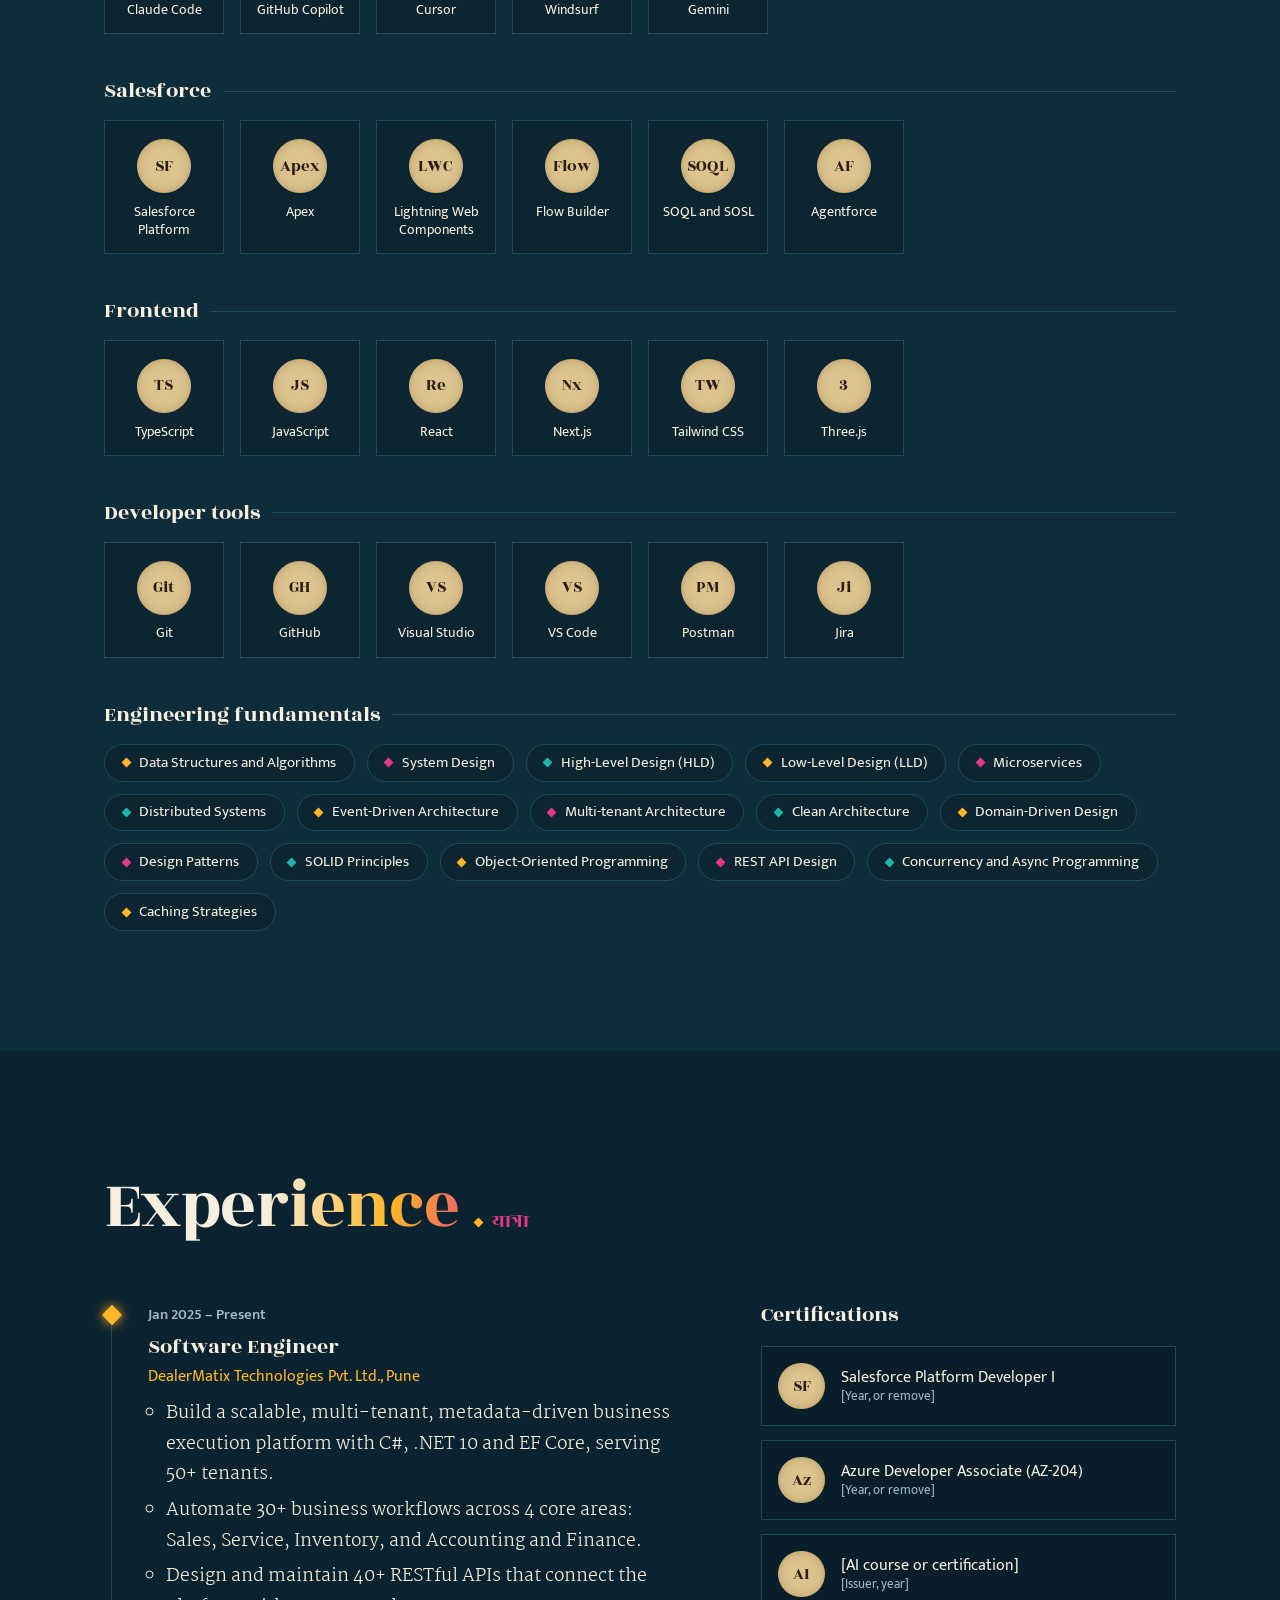
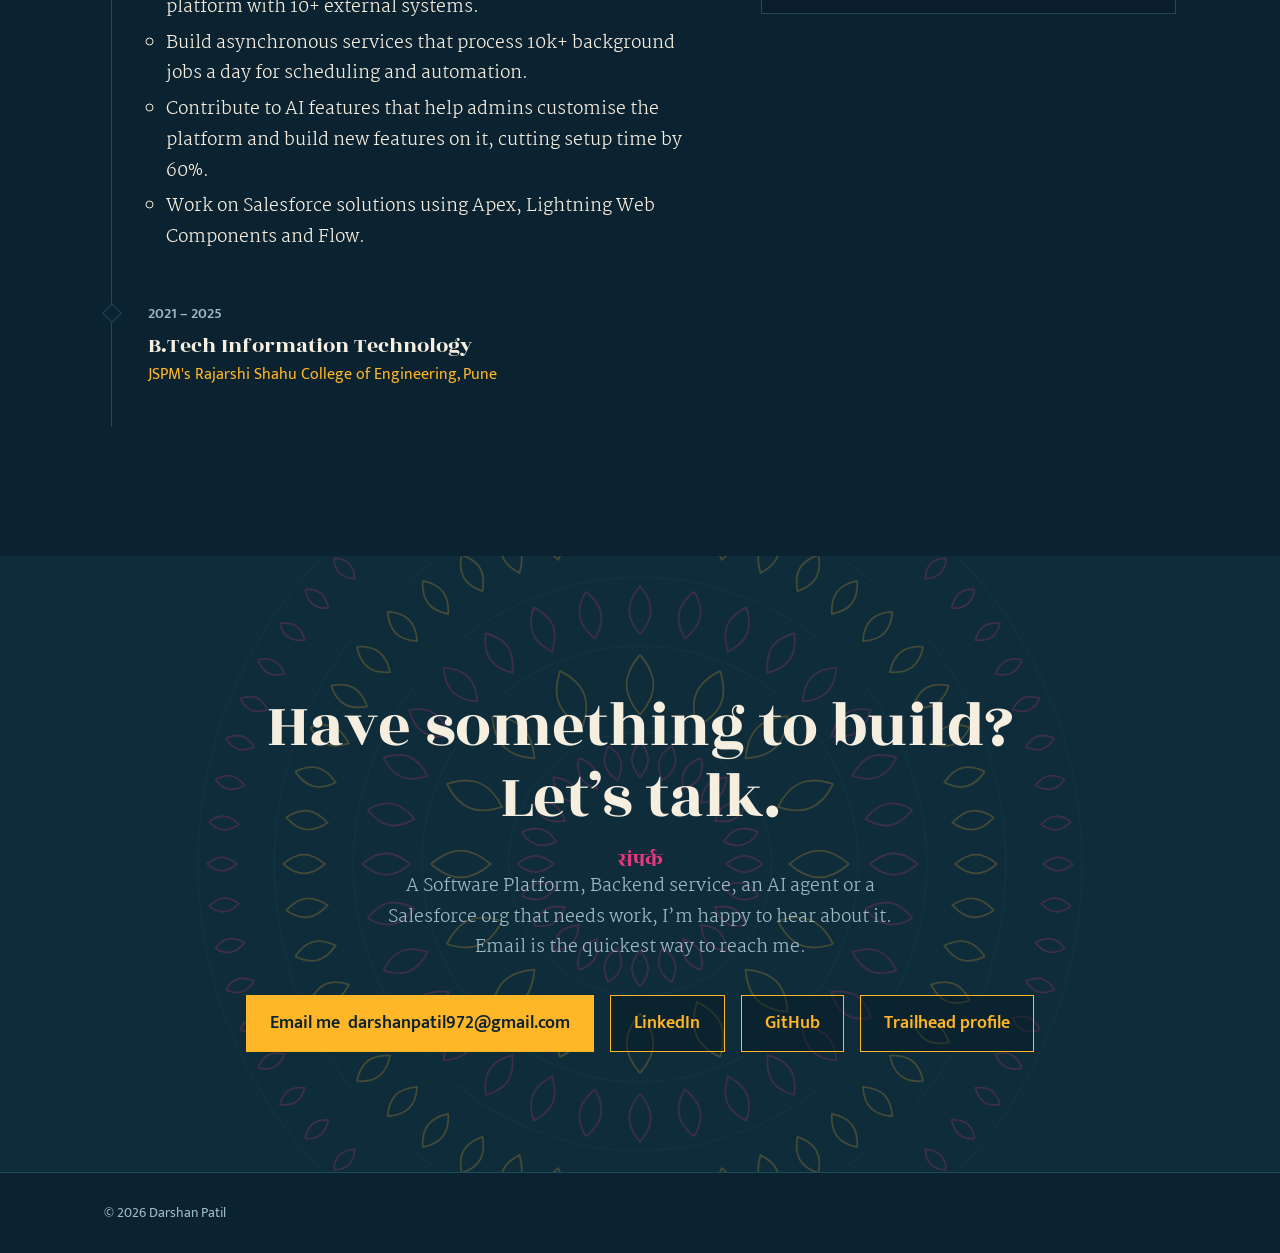
==== commit 11996d09: "Add animations for rivers and leaves, enhance journey timeline effects, and update styles for contac" ====
--- a/index.html
+++ b/index.html
@@ -17,7 +17,7 @@
 <link rel="preconnect" href="https://fonts.googleapis.com">
 <link rel="preconnect" href="https://fonts.gstatic.com" crossorigin>
 <link href="https://fonts.googleapis.com/css2?family=Rozha+One&family=Martel:wght@300;400;700&family=Mukta:wght@400;600&display=swap" rel="stylesheet">
-<link rel="stylesheet" href="css/site.css?v=5">
+<link rel="stylesheet" href="css/site.css?v=6">
 <script type="importmap">{ "imports": { "three": "https://cdn.jsdelivr.net/npm/three@0.160.0/build/three.module.js" } }</script>
 </head>
 <body>
@@ -78,7 +78,7 @@
         <div class="jharokha reveal">
           <!-- Replace with: <img src="assets/photo.jpg" alt="Darshan Patil"> -->
           <span class="init">DP</span>
-          <span class="ph">[Your photo]</span>
+          <span></span>
         </div>
         <div class="about-text reveal" data-delay="120">
           <p>I’m a software engineer who likes the whole path a request takes: from a Salesforce screen, through a .NET API, to an AI agent that decides what to do next.</p>
@@ -127,6 +127,26 @@
           <ul><li>Apex classes, triggers and tests</li><li>Lightning Web Components</li><li>Flows and approval processes</li><li>REST integrations and Agentforce</li></ul>
         </article>
       </div>
+      <!-- Triveni: the three streams flow out of the pillars and meet in one -->
+      <svg class="rivers reveal" viewBox="0 0 1200 170" preserveAspectRatio="none" aria-hidden="true">
+        <g style="--c:#FFB627">
+          <path class="bed" pathLength="1" vector-effect="non-scaling-stroke" d="M200 0 C200 70 560 70 600 130"/>
+          <path class="flow" pathLength="1" vector-effect="non-scaling-stroke" d="M200 0 C200 70 560 70 600 130"/>
+        </g>
+        <g style="--c:#1FB5A8">
+          <path class="bed" pathLength="1" vector-effect="non-scaling-stroke" d="M600 0 C600 50 600 90 600 130"/>
+          <path class="flow" pathLength="1" vector-effect="non-scaling-stroke" d="M600 0 C600 50 600 90 600 130"/>
+        </g>
+        <g style="--c:#4FA3E8">
+          <path class="bed" pathLength="1" vector-effect="non-scaling-stroke" d="M1000 0 C1000 70 640 70 600 130"/>
+          <path class="flow" pathLength="1" vector-effect="non-scaling-stroke" d="M1000 0 C1000 70 640 70 600 130"/>
+        </g>
+        <g style="--c:#E5397F" class="stream">
+          <path class="bed" pathLength="1" vector-effect="non-scaling-stroke" d="M600 130 L600 170"/>
+          <path class="flow" pathLength="1" vector-effect="non-scaling-stroke" d="M600 130 L600 170"/>
+        </g>
+      </svg>
+      <p class="confluence reveal">Three disciplines, one engineer.</p>
     </div>
   </section>
 
@@ -385,7 +405,7 @@
 </footer>
 
 <script src="https://cdn.jsdelivr.net/npm/lenis@1.1.20/dist/lenis.min.js"></script>
-<script src="js/site.js?v=5"></script>
+<script src="js/site.js?v=7"></script>
 <!-- The 3D stepwell. Kept inline so the page also works when opened straight from disk. -->
 <script type="module">
 // Three.js hero: a sandstone stepwell (baoli) at night, lit by diyas.
--- a/css/site.css
+++ b/css/site.css
@@ -151,6 +151,20 @@
 .pillar li::before{content:"";position:absolute;left:0;top:.95rem;width:6px;height:6px;background:var(--c);transform:rotate(45deg)}
 @media (max-width:900px){.triveni{grid-template-columns:1fr;max-width:32rem;margin:0 auto}}
 
+/* Triveni rivers: each line draws in from its pillar, then dashes keep flowing toward the meeting point */
+.rivers{display:block;width:100%;height:clamp(6rem,11vw,9rem);overflow:visible}
+.rivers.reveal{transform:none}
+.rivers path{fill:none;stroke:var(--c);stroke-linecap:round}
+.rivers .bed{stroke-width:2;opacity:.45;stroke-dasharray:1;stroke-dashoffset:1;transition:stroke-dashoffset 1.8s cubic-bezier(.6,0,.2,1)}
+.rivers .stream .bed{transition-delay:1.5s;transition-duration:.6s}
+.rivers .flow{stroke-width:3;stroke-dasharray:.015 .045;opacity:0;transition:opacity .8s ease 1.6s;animation:flow 2.2s linear infinite}
+.rivers.in .bed{stroke-dashoffset:0}
+.rivers.in .flow{opacity:1}
+@keyframes flow{to{stroke-dashoffset:-.06}}
+.confluence{text-align:center;margin:.75rem 0 0;font:400 1.25rem/1.3 var(--display);color:var(--haldi)}
+.confluence.reveal{transition-delay:1.9s}
+@media (max-width:900px){.rivers,.confluence{display:none}}
+
 /* ---------- Projects: palm-leaf manuscripts ---------- */
 .leaves{display:grid;gap:2.25rem}
 .leaf{
@@ -163,6 +177,13 @@
   box-shadow:inset 0 0 0 1px var(--leaf-edge),inset 0 0 28px rgba(120,80,30,.28),0 14px 30px rgba(5,10,30,.4);
   transition:transform .4s ease,box-shadow .4s ease;
 }
+/* Palm-leaf unroll: the leaf opens out from its centre, then the writing appears */
+.leaf.reveal{clip-path:inset(-40px 50% -40px 50%);transition:clip-path 1.2s cubic-bezier(.7,0,.2,1),opacity .5s ease,transform .8s ease,box-shadow .4s ease}
+.leaf.reveal.in{clip-path:inset(-40px -40px -40px -40px)}
+.leaf.reveal > *{opacity:0;transform:translateY(10px);transition:opacity .6s ease .75s,transform .6s ease .75s}
+.leaf.reveal > .leaf-body{transition-delay:.9s}
+.leaf.reveal > .stack{transition-delay:1.05s}
+.leaf.reveal.in > *{opacity:1;transform:none}
 .leaf:hover{transform:rotate(-.4deg) translateY(-4px);box-shadow:inset 0 0 0 1px var(--leaf-edge),inset 0 0 28px rgba(120,80,30,.28),0 24px 40px rgba(5,10,30,.5)}
 .leaf::before,.leaf::after{content:"";position:absolute;top:50%;width:13px;height:13px;margin-top:-6.5px;border-radius:50%;background:var(--neel-2);box-shadow:inset 0 1px 2px rgba(0,0,0,.6),0 0 0 2px rgba(120,80,30,.35)}
 .leaf::before{left:clamp(.7rem,3vw,2.4rem)}
@@ -204,10 +225,16 @@
 /* ---------- Journey ---------- */
 .journey-grid{display:grid;grid-template-columns:1.4fr 1fr;gap:clamp(2rem,6vw,5rem)}
 .journey{list-style:none;margin:0;padding:0;position:relative}
-.journey::before{content:"";position:absolute;left:7px;top:.6rem;bottom:.6rem;width:1px;background:linear-gradient(var(--haldi),var(--neel-3))}
-.journey li{position:relative;padding:0 0 2.5rem 2.75rem}
-.journey li::before{content:"";position:absolute;left:1px;top:.55rem;width:12px;height:12px;background:var(--neel-2);border:1.5px solid var(--haldi);transform:rotate(45deg)}
-.journey li:first-child::before{background:var(--haldi);box-shadow:0 0 14px var(--haldi)}
+.journey::before{content:"";position:absolute;left:7px;top:.6rem;bottom:.6rem;width:1px;background:var(--neel-3)}
+/* Diya wick: a glowing line that burns down the timeline as you scroll (--p set in js/site.js) */
+.journey::after{content:"";position:absolute;left:6px;top:.6rem;bottom:.6rem;width:3px;border-radius:3px;
+  background:linear-gradient(var(--haldi-soft),var(--haldi) 75%,var(--sindoor));box-shadow:0 0 10px var(--haldi);
+  transform-origin:top;transform:scaleY(var(--p,0));will-change:transform}
+.journey > li{position:relative;z-index:1;padding:0 0 2.5rem 2.75rem}
+.journey > li::before{content:"";position:absolute;left:1px;top:.55rem;width:12px;height:12px;background:var(--neel);border:1.5px solid var(--neel-3);transform:rotate(45deg);transition:background .4s,border-color .4s,box-shadow .4s}
+.journey > li.lit::before{background:var(--haldi);border-color:var(--haldi);box-shadow:0 0 12px var(--haldi)}
+.journey > li.lit:first-child::before{animation:flame 1.6s ease-in-out infinite}
+@keyframes flame{0%,100%{box-shadow:0 0 10px 1px var(--haldi)}35%{box-shadow:0 0 18px 4px var(--sindoor)}60%{box-shadow:0 0 13px 2px var(--haldi-soft)}}
 .journey time{font:600 .92rem var(--sans);color:var(--muted)}
 .journey h3{font:400 1.4rem/1.3 var(--display);margin:.15rem 0 .1rem}
 .journey .org{font:400 1rem var(--sans);color:var(--haldi);margin:0 0 .5rem}
@@ -224,7 +251,11 @@
 
 /* ---------- Contact ---------- */
 .contact{text-align:center;overflow:hidden}
-.contact .mandala{position:absolute;left:50%;top:50%;width:min(56rem,140vw);aspect-ratio:1;transform:translate(-50%,-50%);opacity:.18;pointer-events:none;animation:spin 120s linear infinite;will-change:transform}
+.contact .mandala{position:absolute;left:50%;top:50%;width:min(56rem,140vw);aspect-ratio:1;transform:translate(-50%,-50%);opacity:.22;pointer-events:none;will-change:transform}
+/* Mandala draws itself ring by ring when Contact comes into view, then starts its slow turn */
+.contact .mandala path,.contact .mandala circle{stroke-dasharray:1;stroke-dashoffset:1;transition:stroke-dashoffset 1.3s ease}
+.contact .mandala.drawn path,.contact .mandala.drawn circle{stroke-dashoffset:0}
+.contact .mandala.spin{animation:spin 120s linear infinite}
 @keyframes spin{to{transform:translate(-50%,-50%) rotate(360deg)}}
 .contact .wrap{position:relative}
 .contact .dev{display:block;font:400 1.35rem/1 var(--display);color:var(--sindoor)}
@@ -239,4 +270,9 @@
   *,*::before,*::after{animation:none!important;transition:none!important}
   .reveal{opacity:1;transform:none}
   html{scroll-behavior:auto}
-}
+  .leaf.reveal{clip-path:none}
+  .leaf.reveal > *{opacity:1;transform:none}
+  .rivers .bed,.contact .mandala path,.contact .mandala circle{stroke-dashoffset:0}
+  .rivers .flow{opacity:1}
+  .journey::after{transform:none}
+}
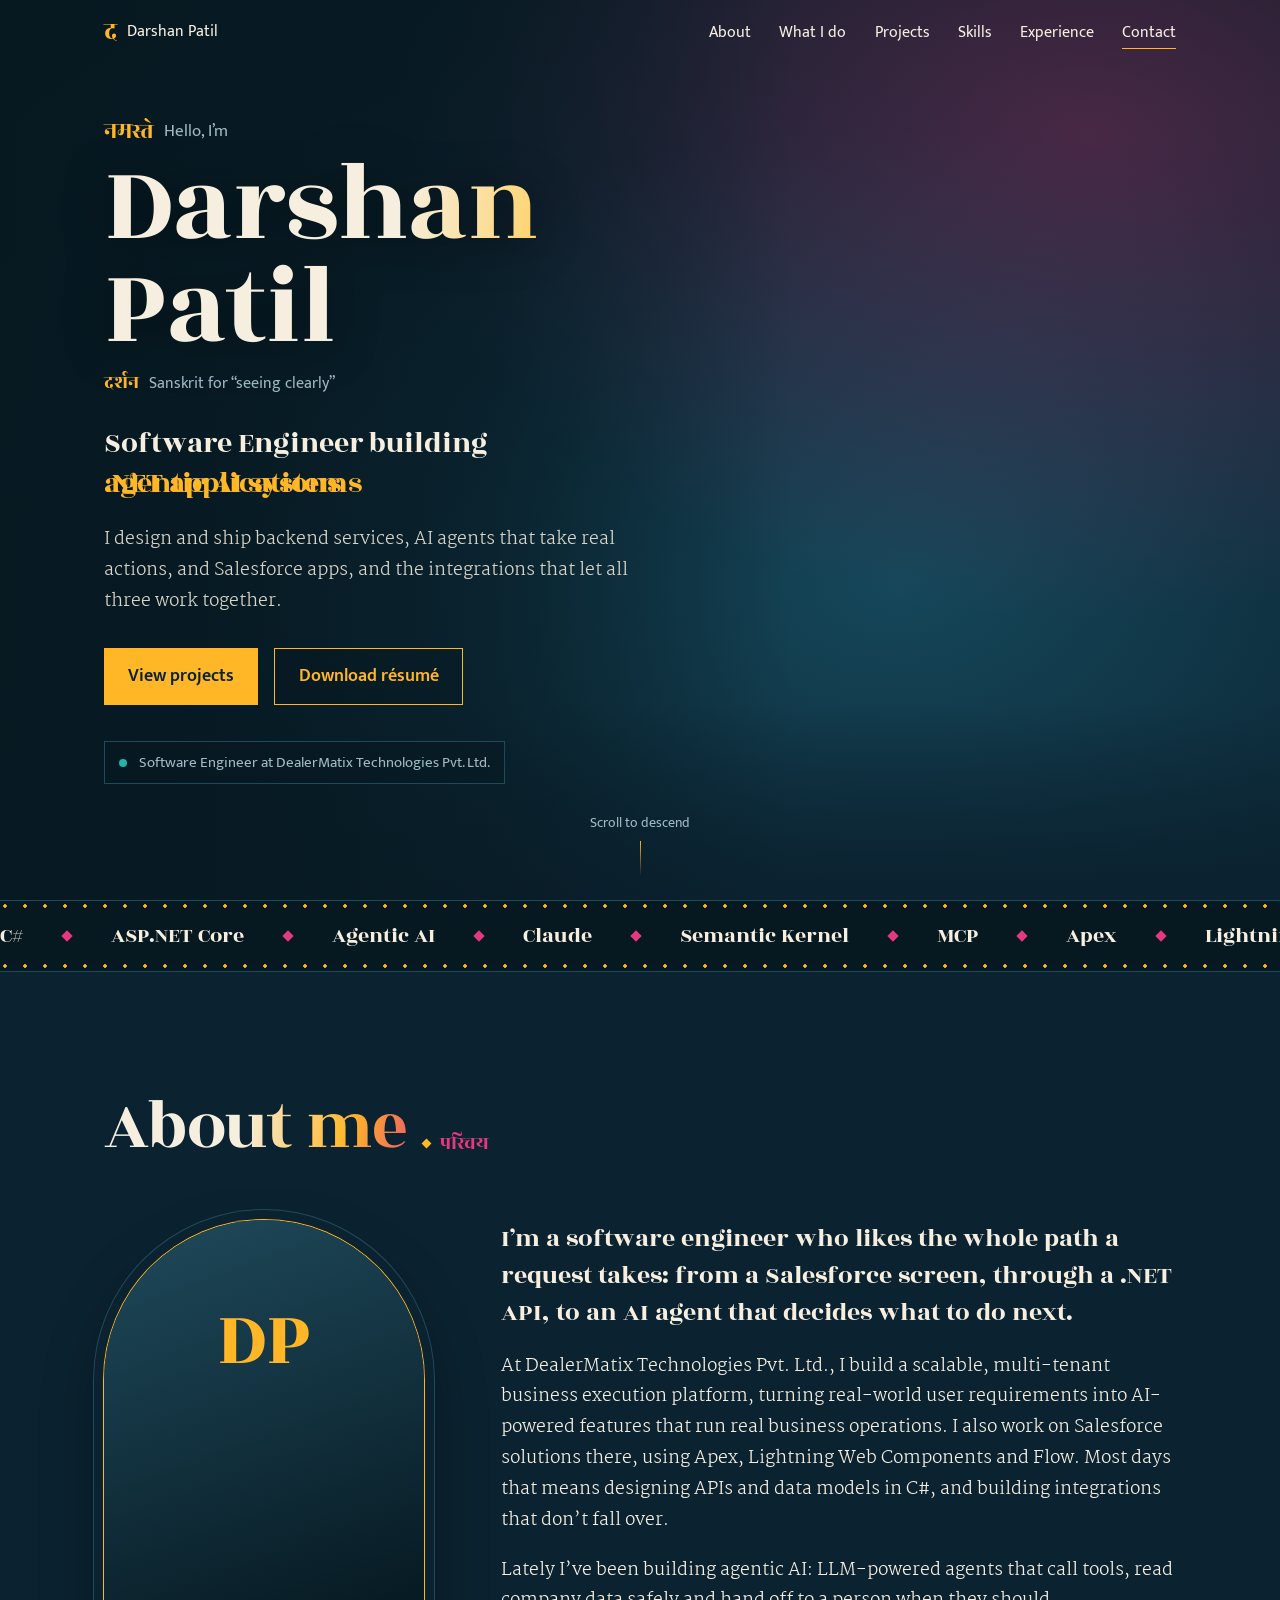
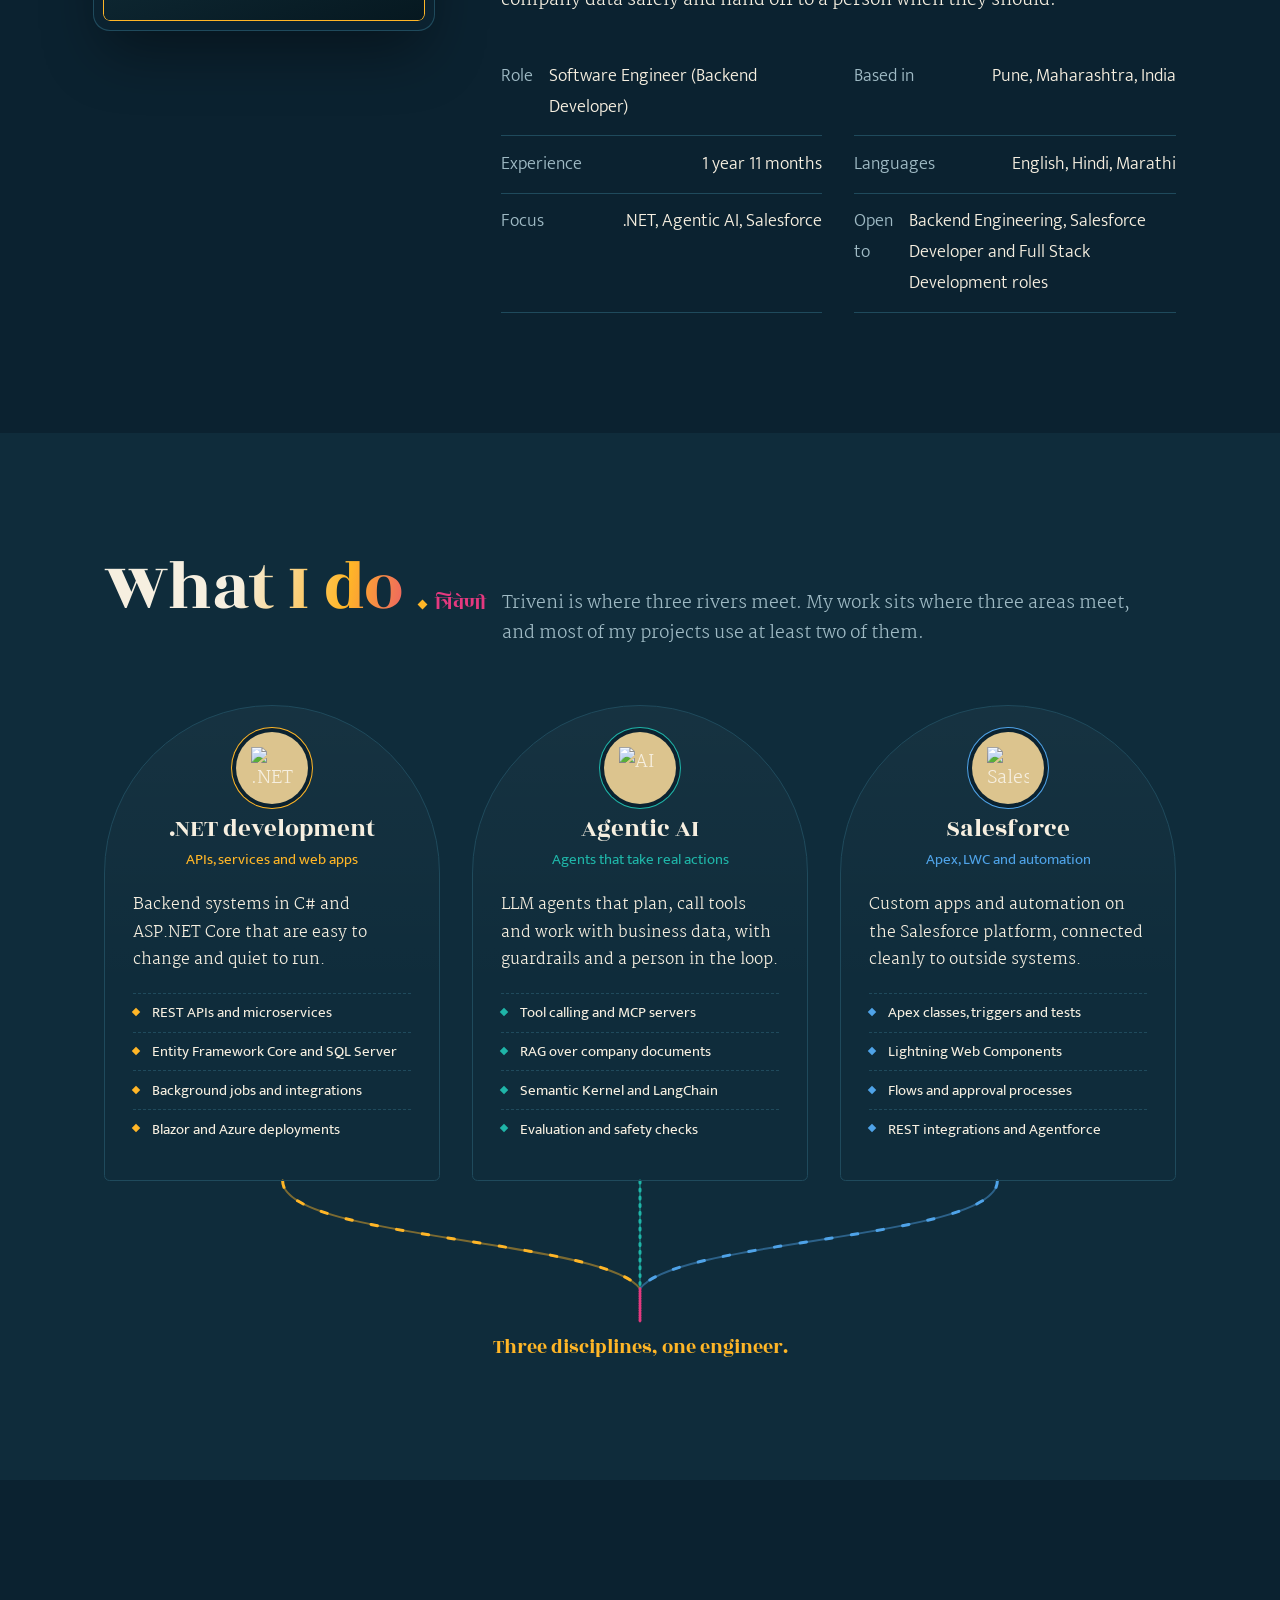
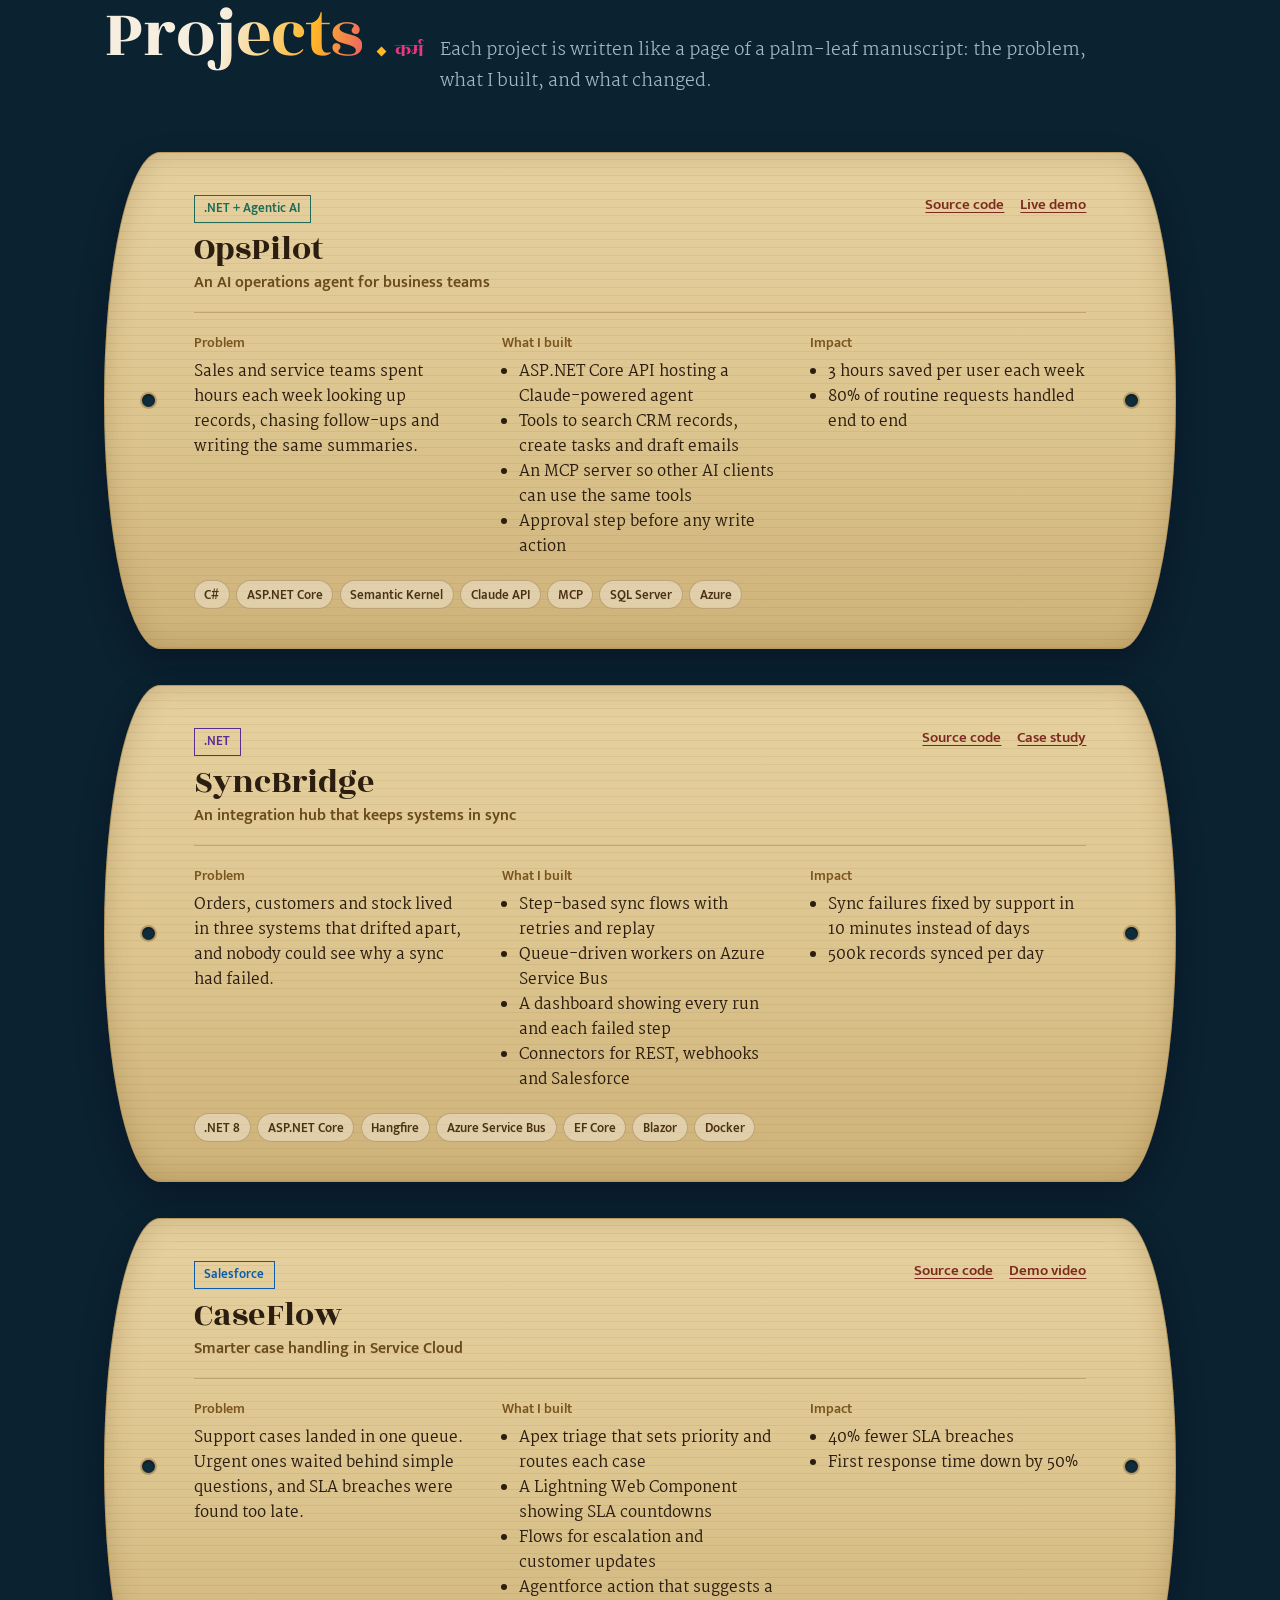
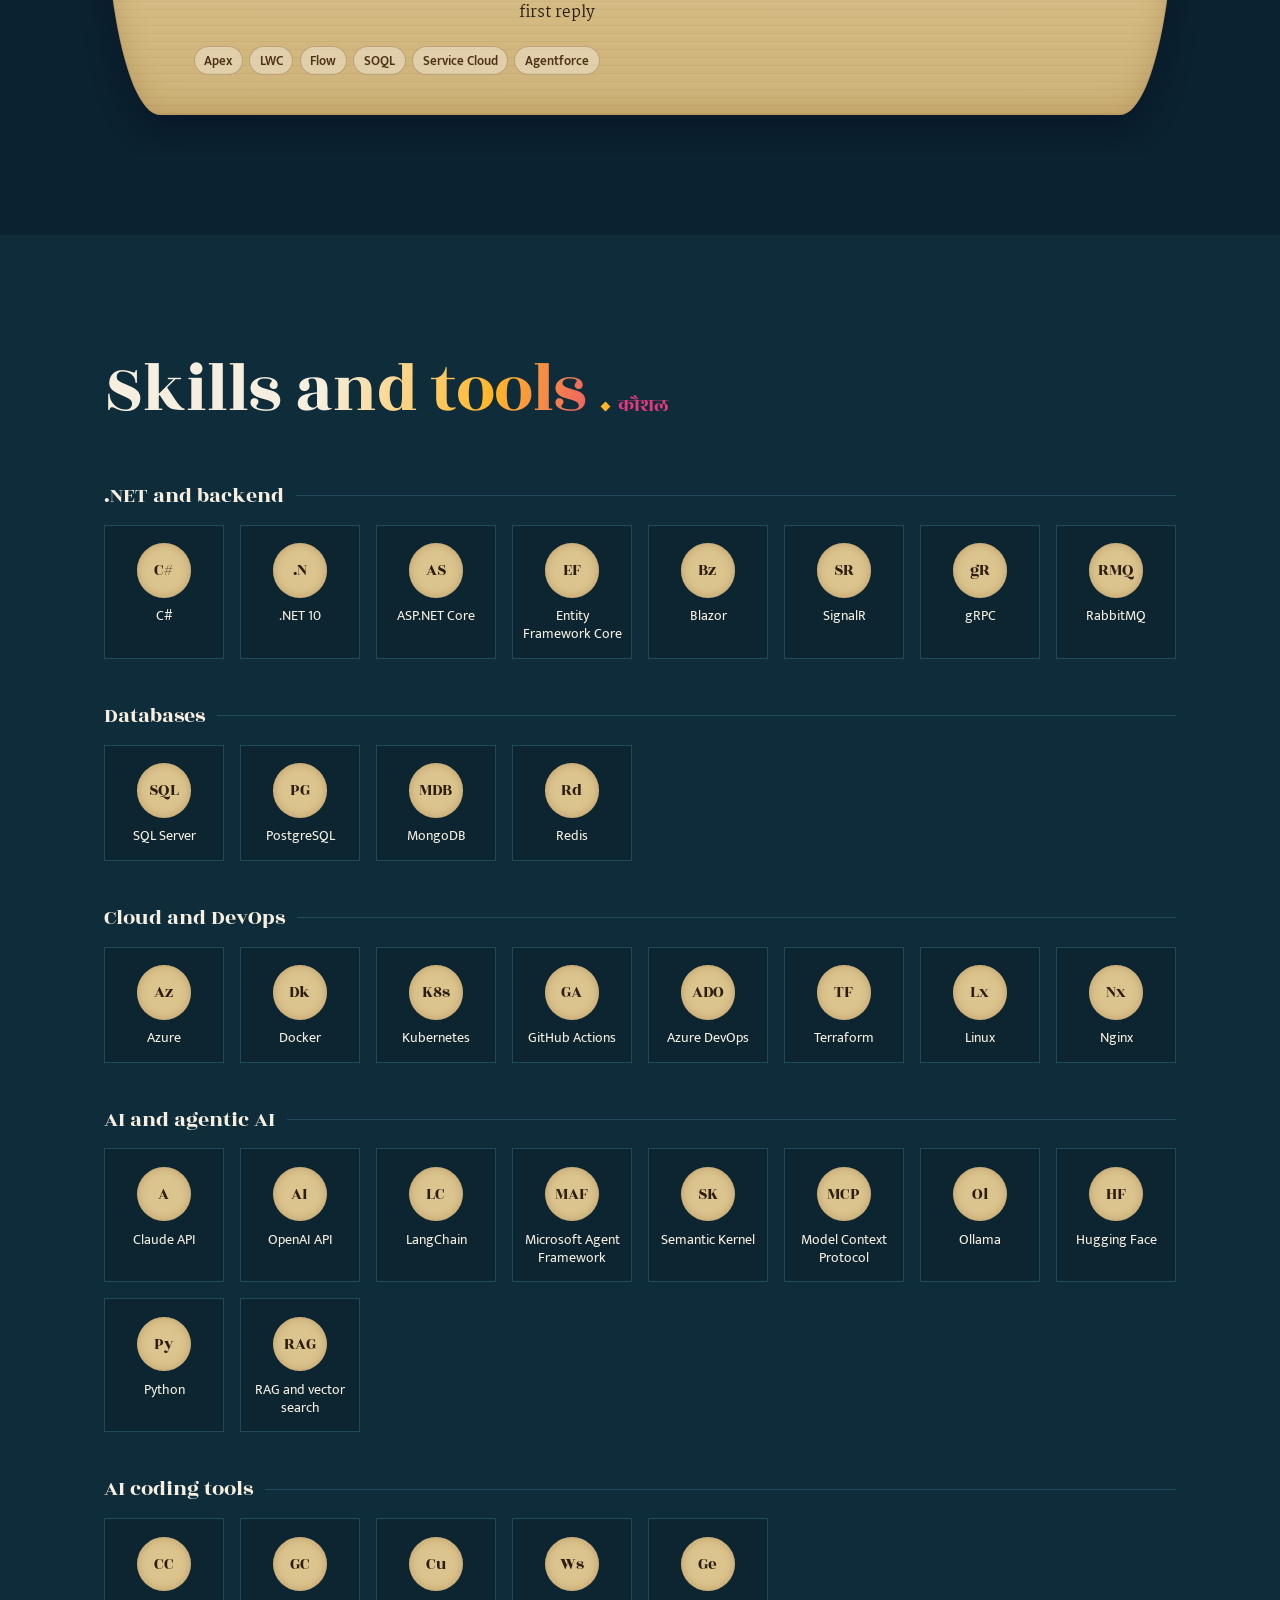
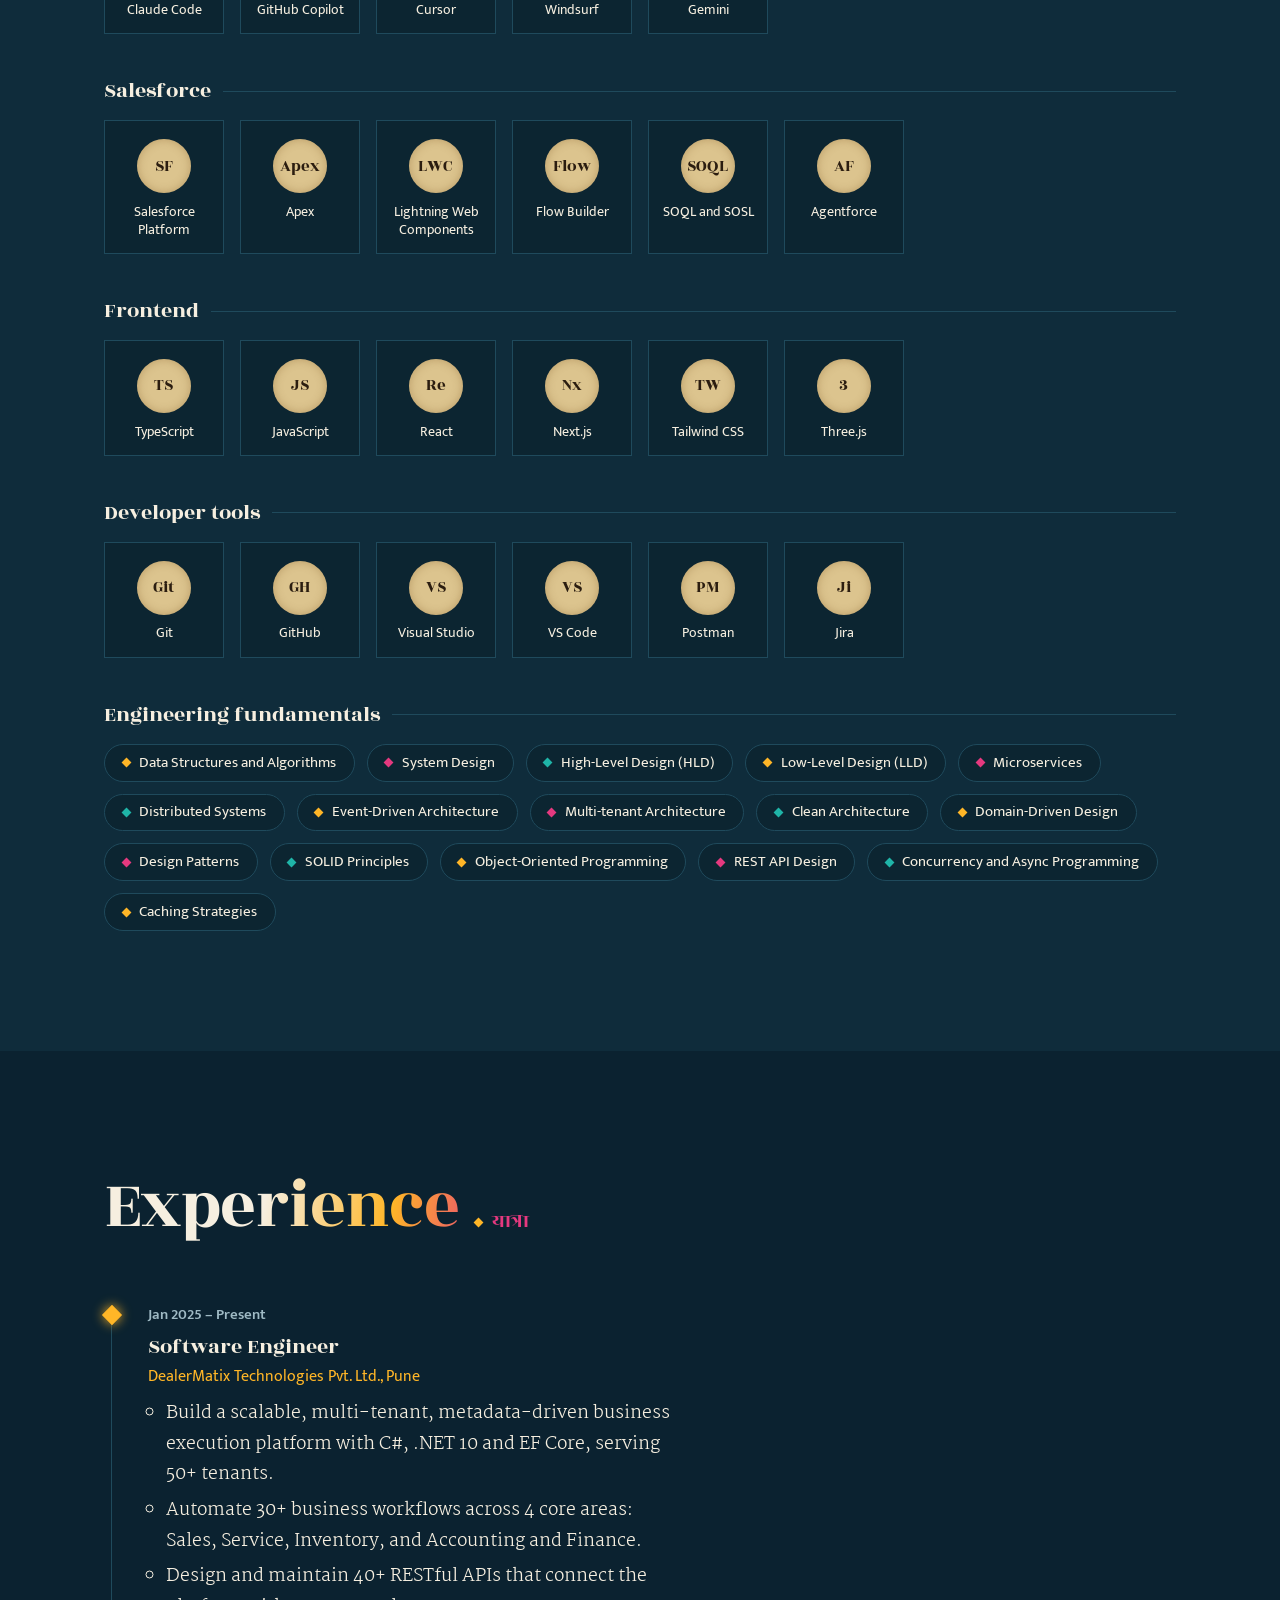
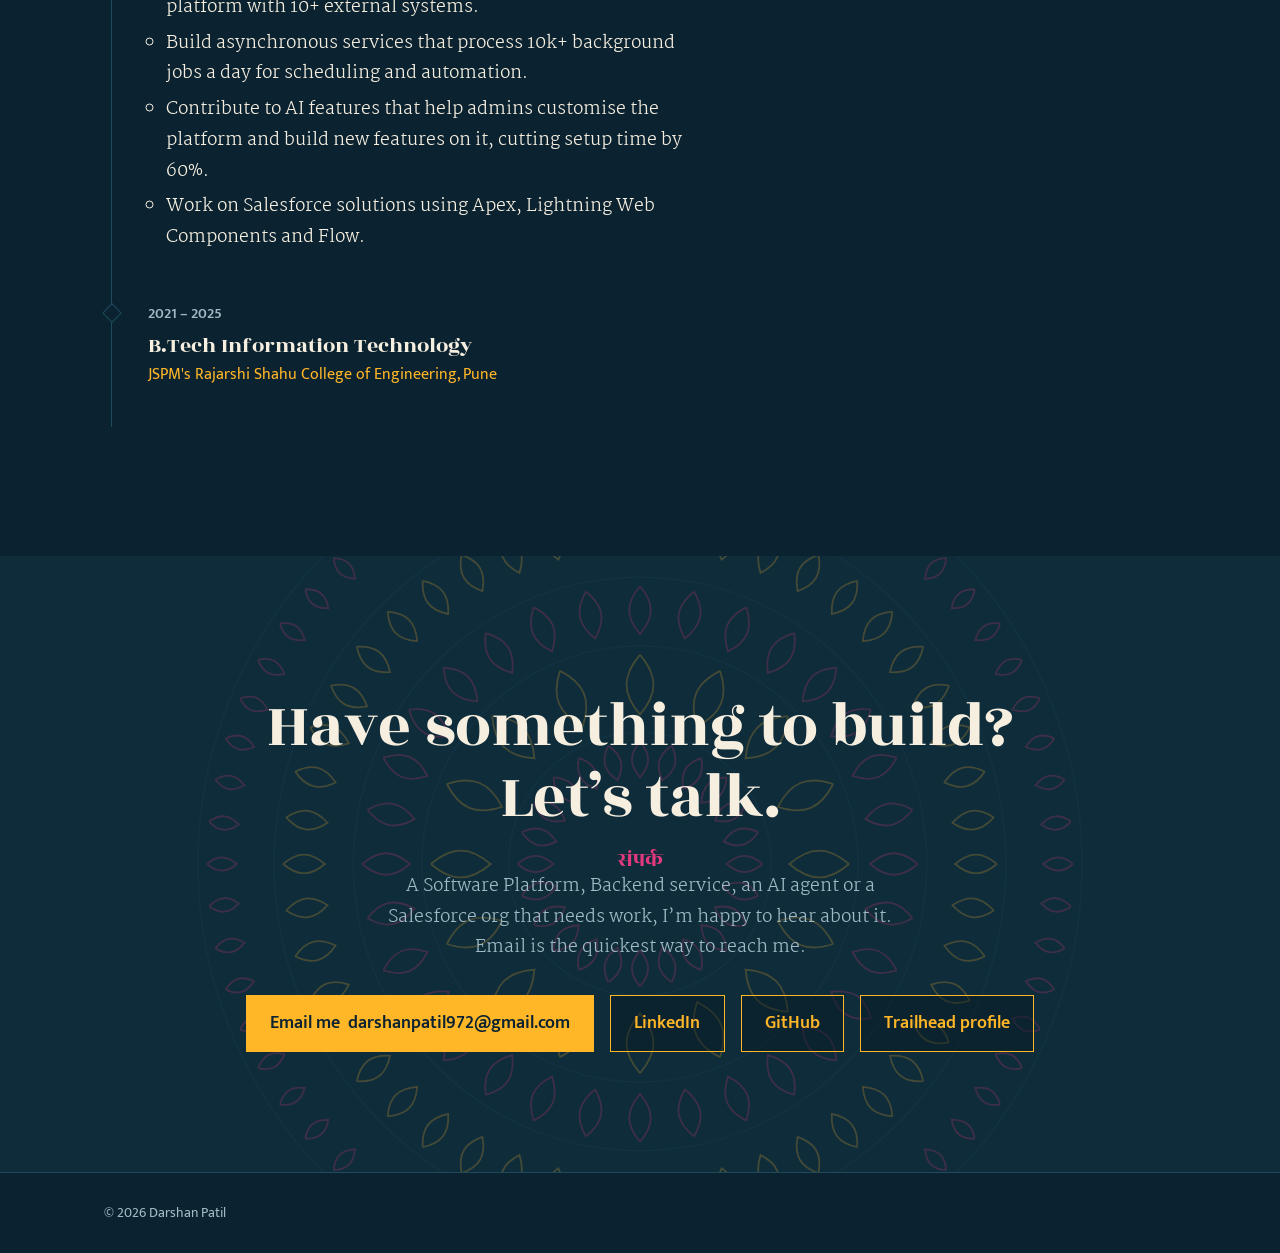
==== commit 440fa922: "Comment out certifications section in index.html" ====
--- a/index.html
+++ b/index.html
@@ -369,14 +369,14 @@
             <p class="org"><span> JSPM's Rajarshi Shahu College of Engineering, Pune</span></p>
           </li>
         </ol>
-        <div class="certs reveal" data-delay="120">
+        <!-- <div class="certs reveal" data-delay="120">
           <h3>Certifications</h3>
           <ul>
             <li><span class="logo"><img src="https://cdn.jsdelivr.net/npm/devicon@2.16.0/icons/salesforce/salesforce-original.svg" alt="" data-abbr="SF"></span><span>Salesforce Platform Developer I<small>[Year, or remove]</small></span></li>
             <li><span class="logo"><img src="https://cdn.jsdelivr.net/npm/devicon@2.16.0/icons/azure/azure-original.svg" alt="" data-abbr="Az"></span><span>Azure Developer Associate (AZ-204)<small>[Year, or remove]</small></span></li>
             <li><span class="logo"><img src="https://cdn.jsdelivr.net/npm/simple-icons@13.0.0/icons/anthropic.svg" alt="" data-abbr="AI"></span><span><span>[AI course or certification]</span><small>[Issuer, year]</small></span></li>
           </ul>
-        </div>
+        </div> -->
       </div>
     </div>
   </section>
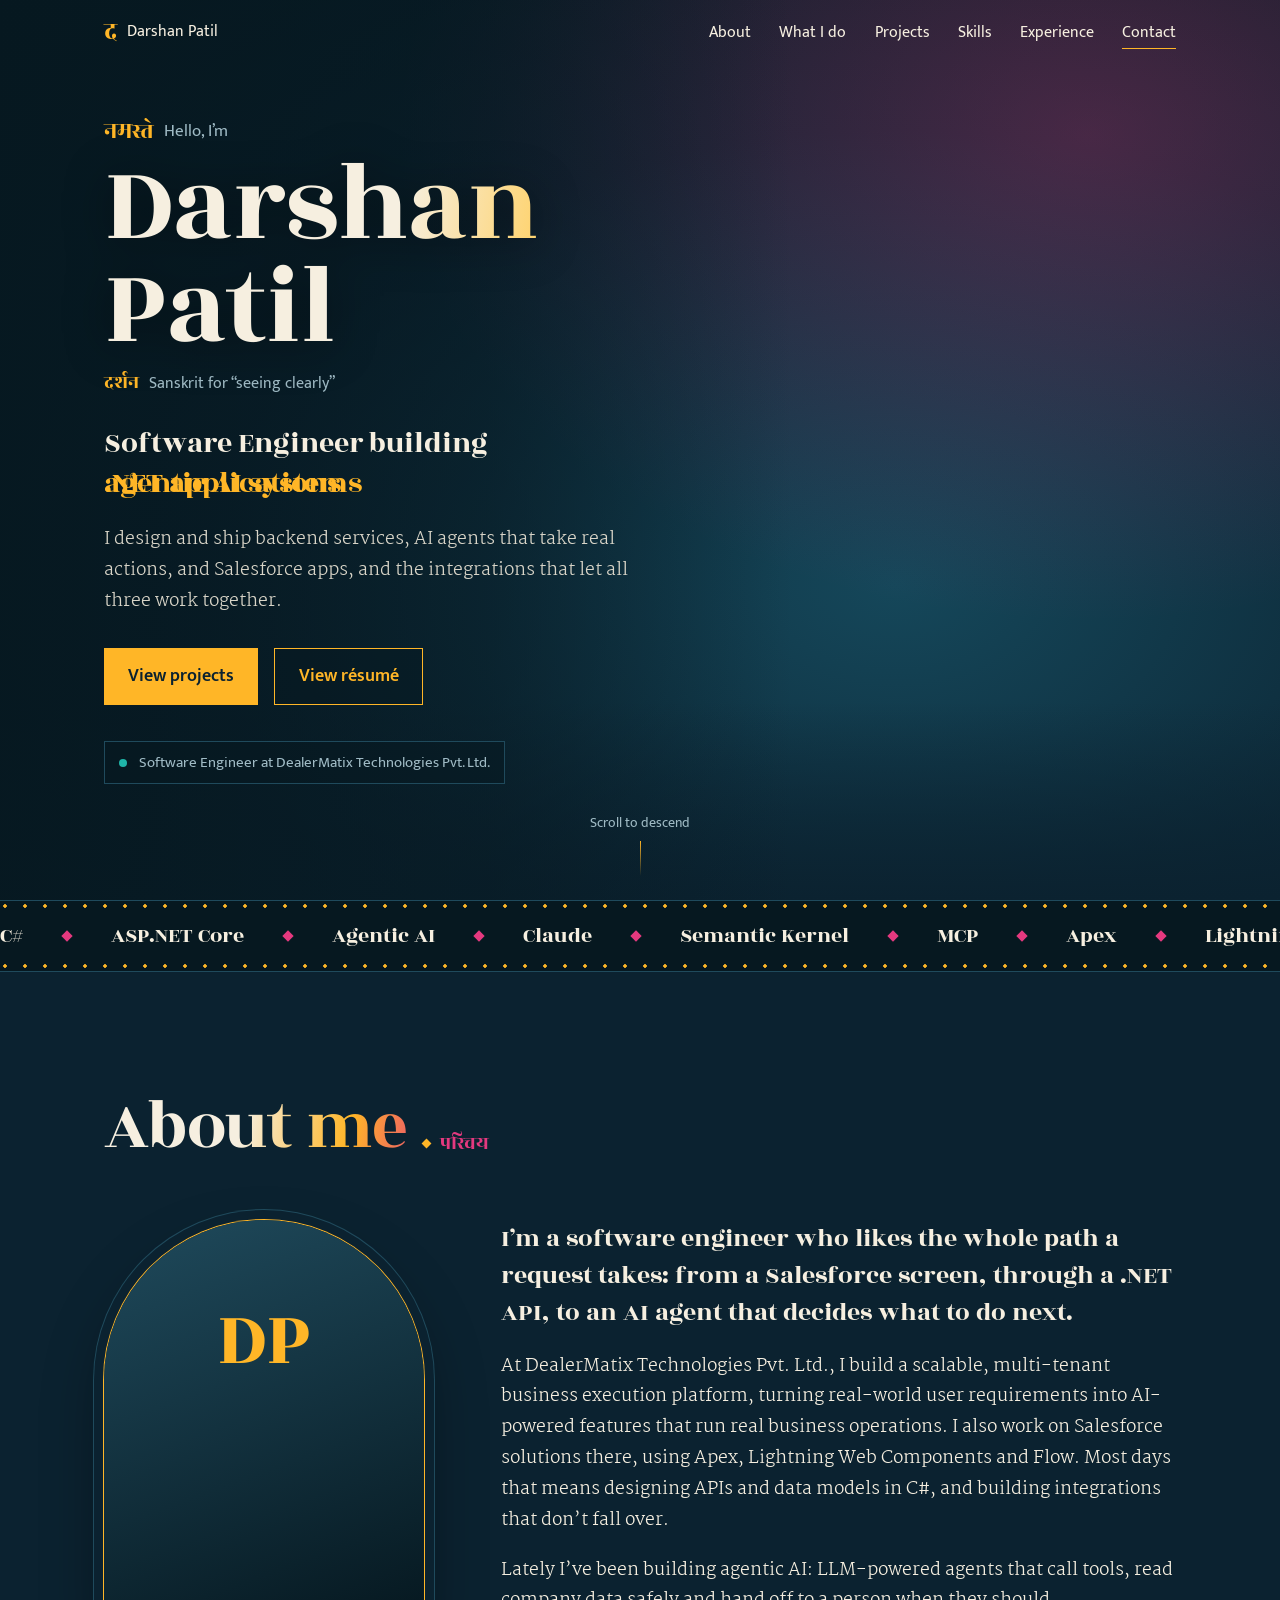
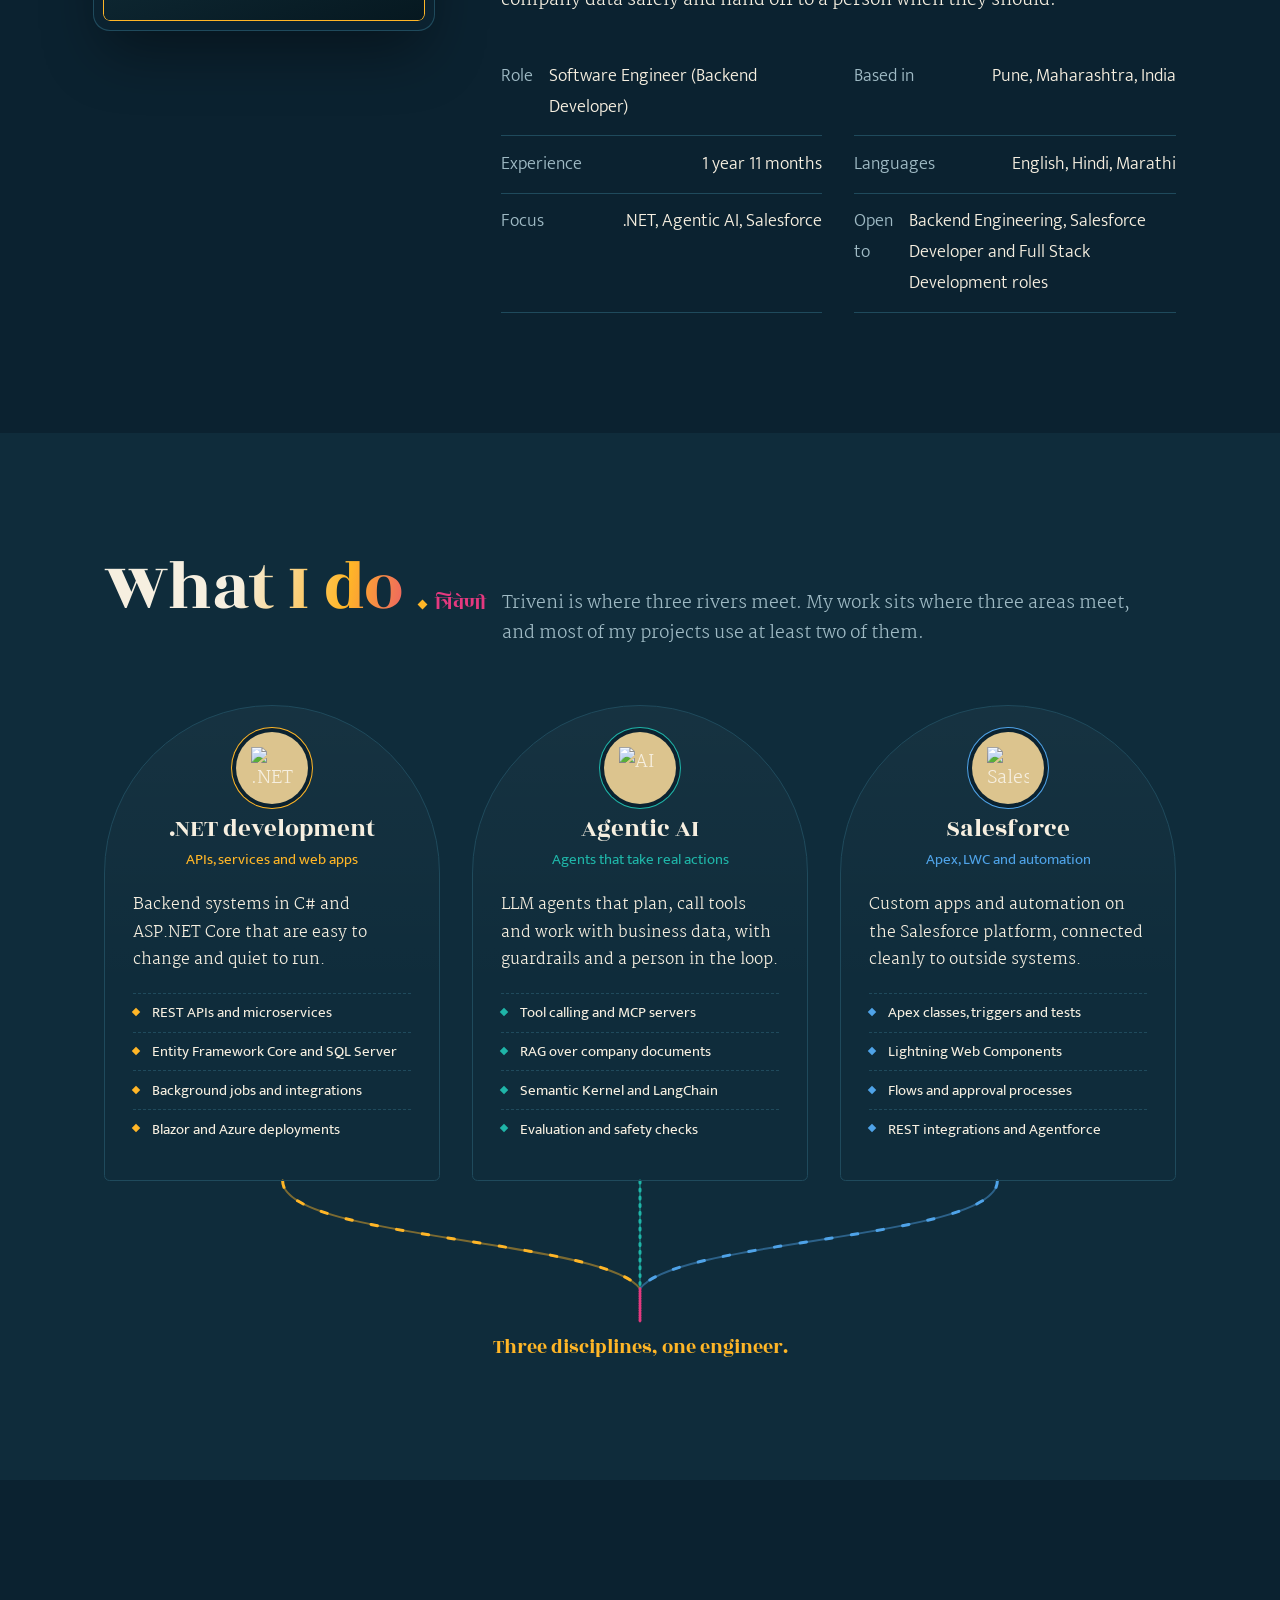
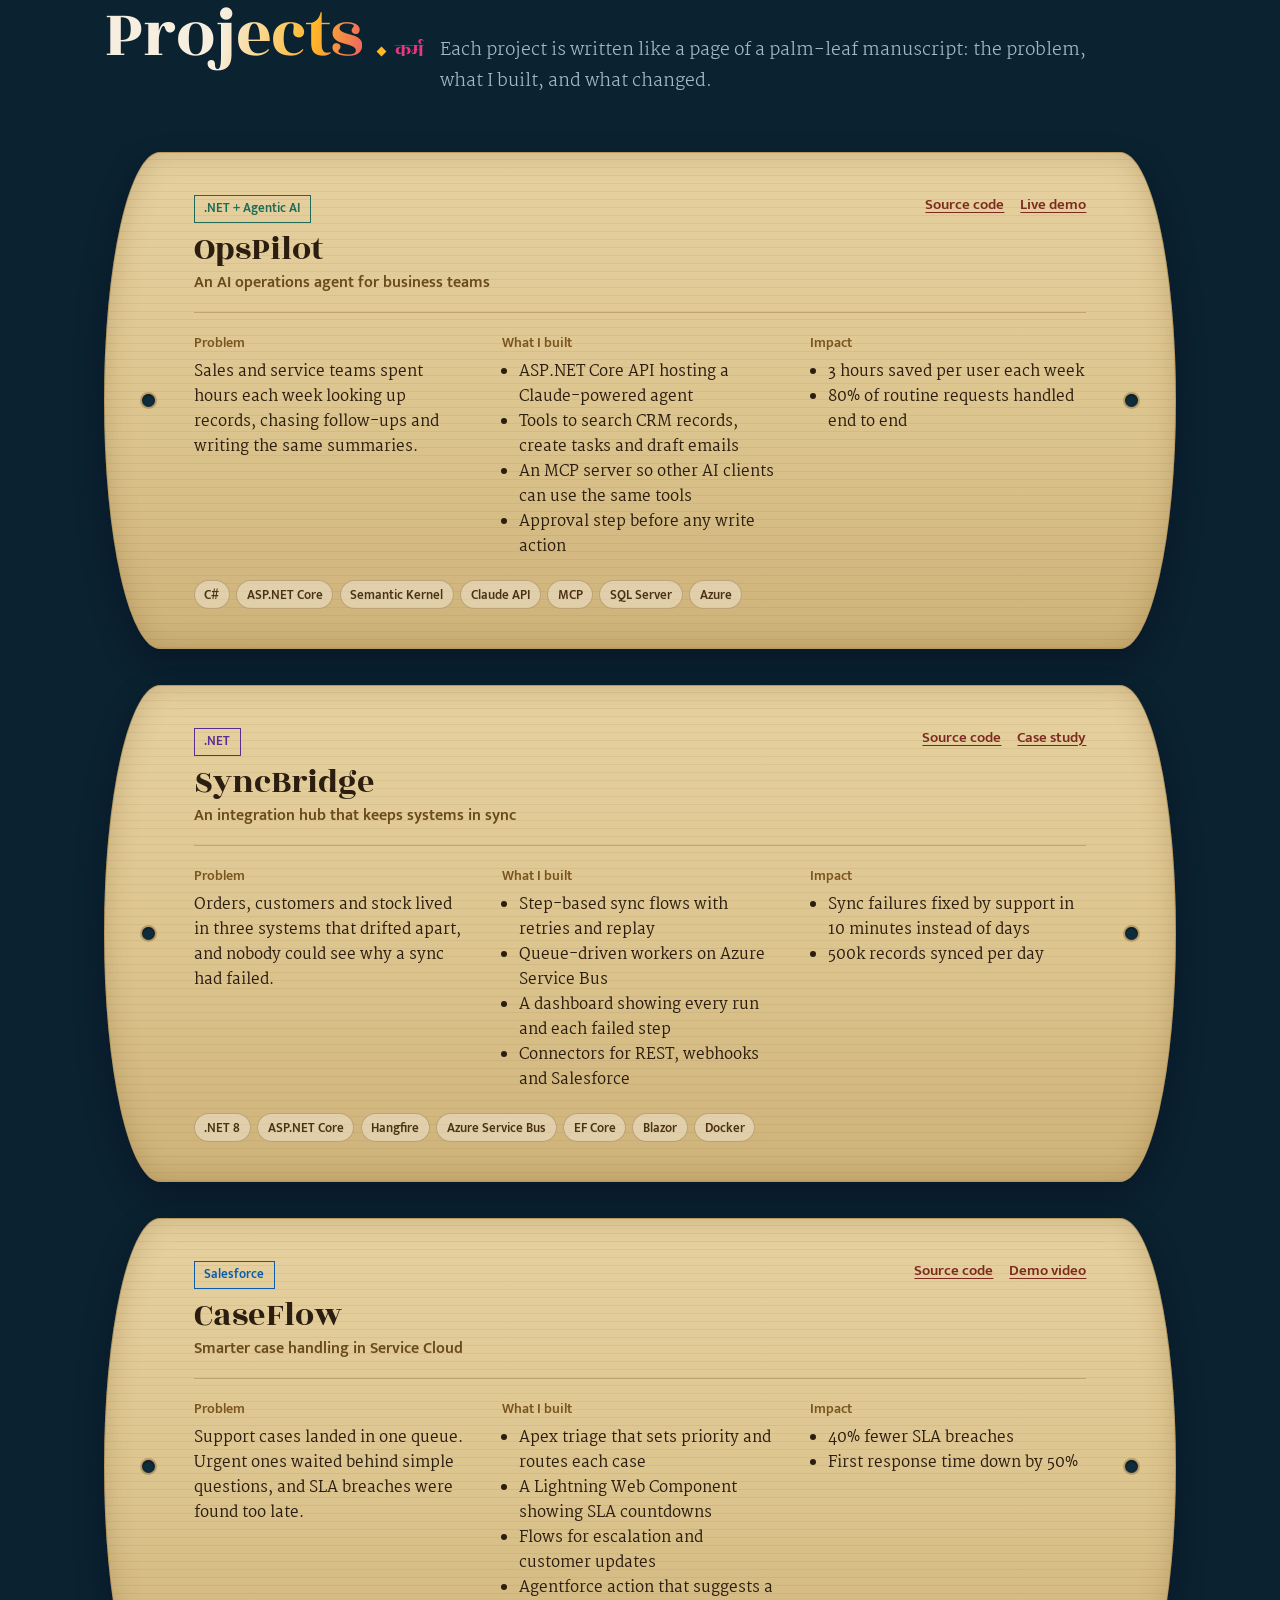
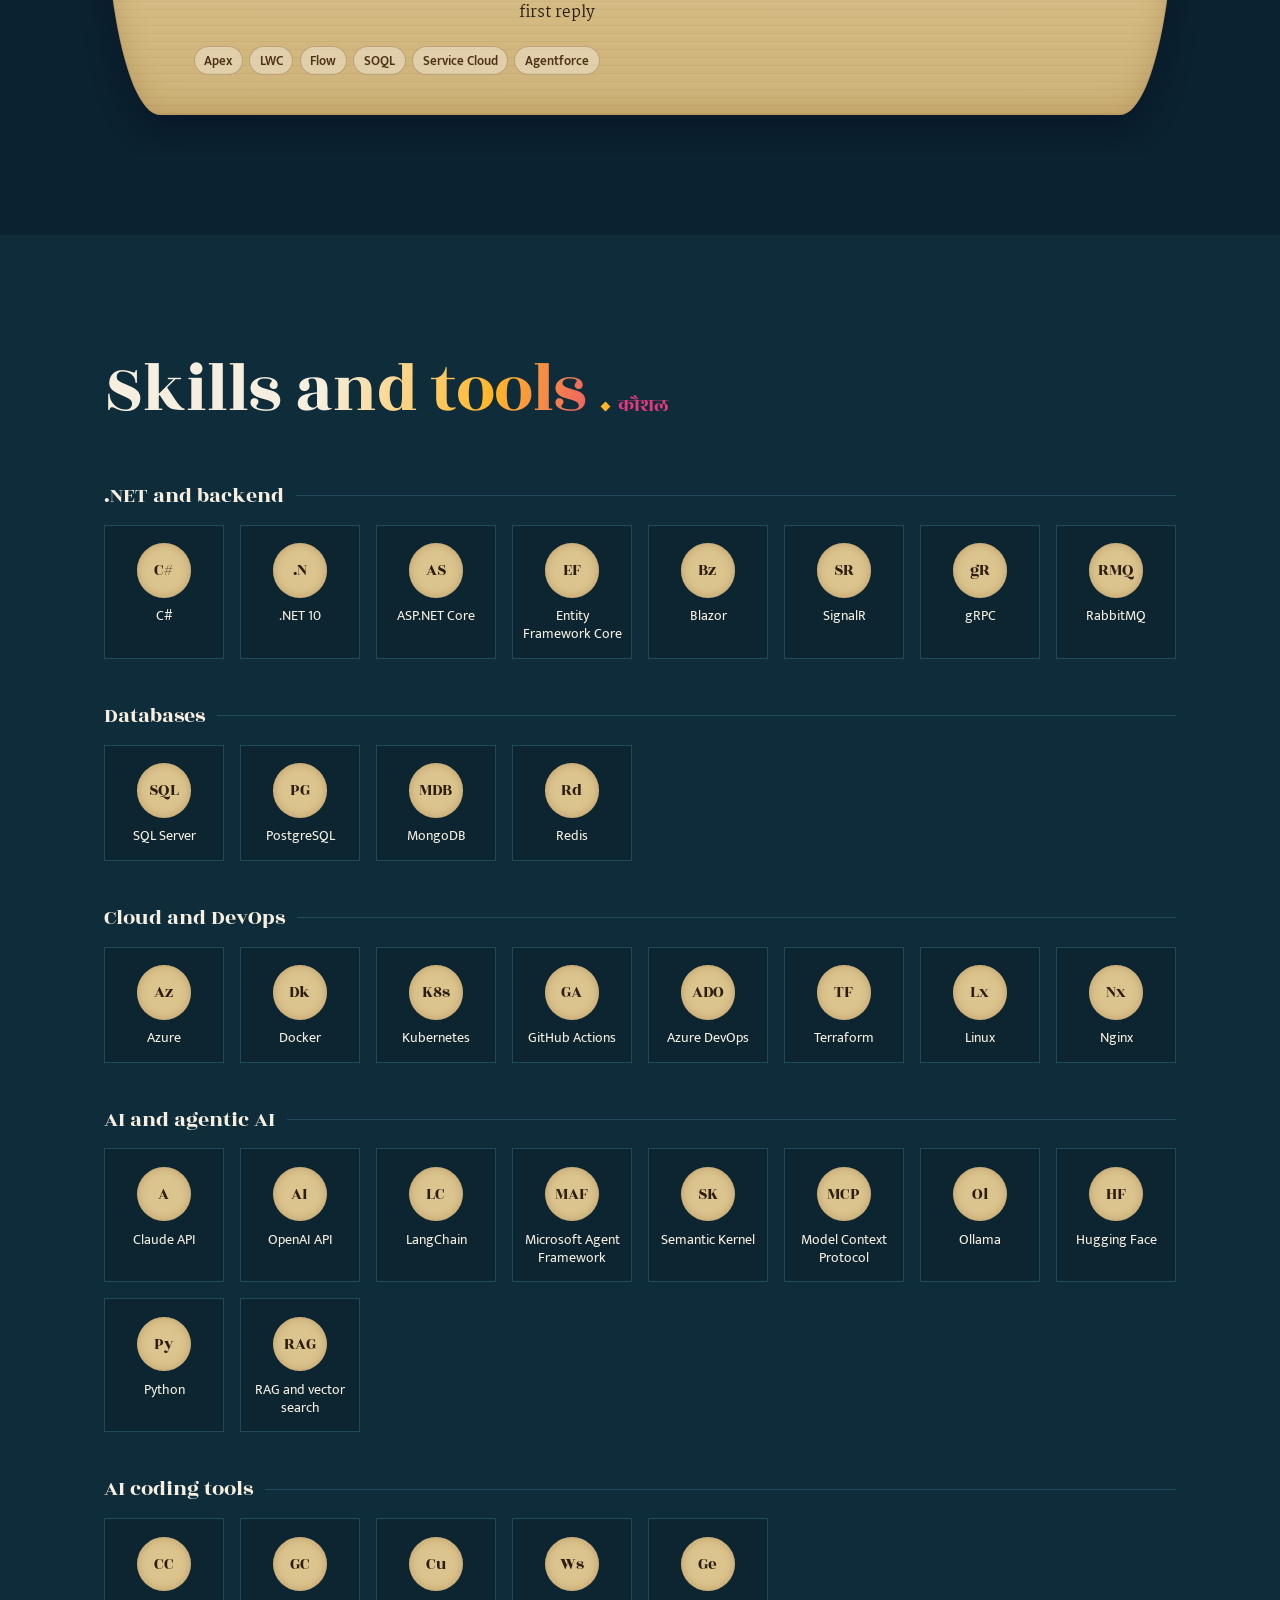
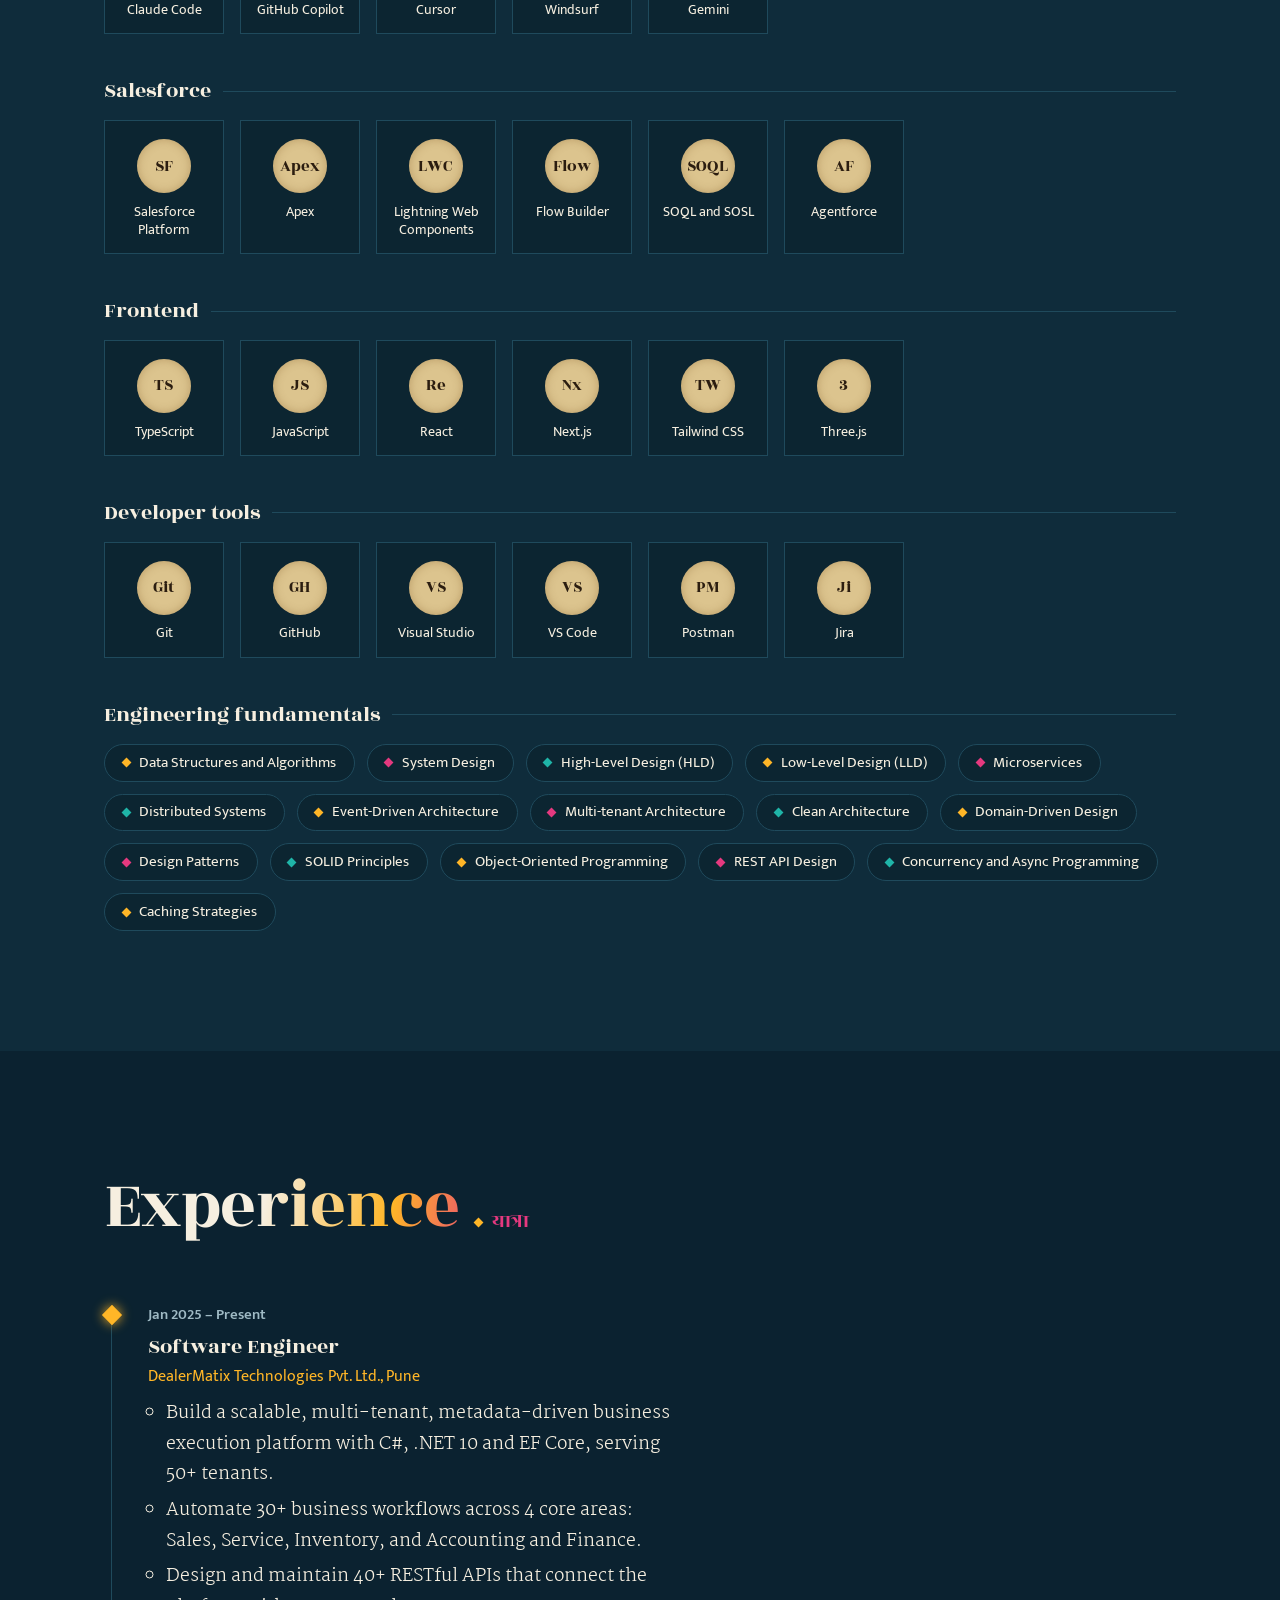
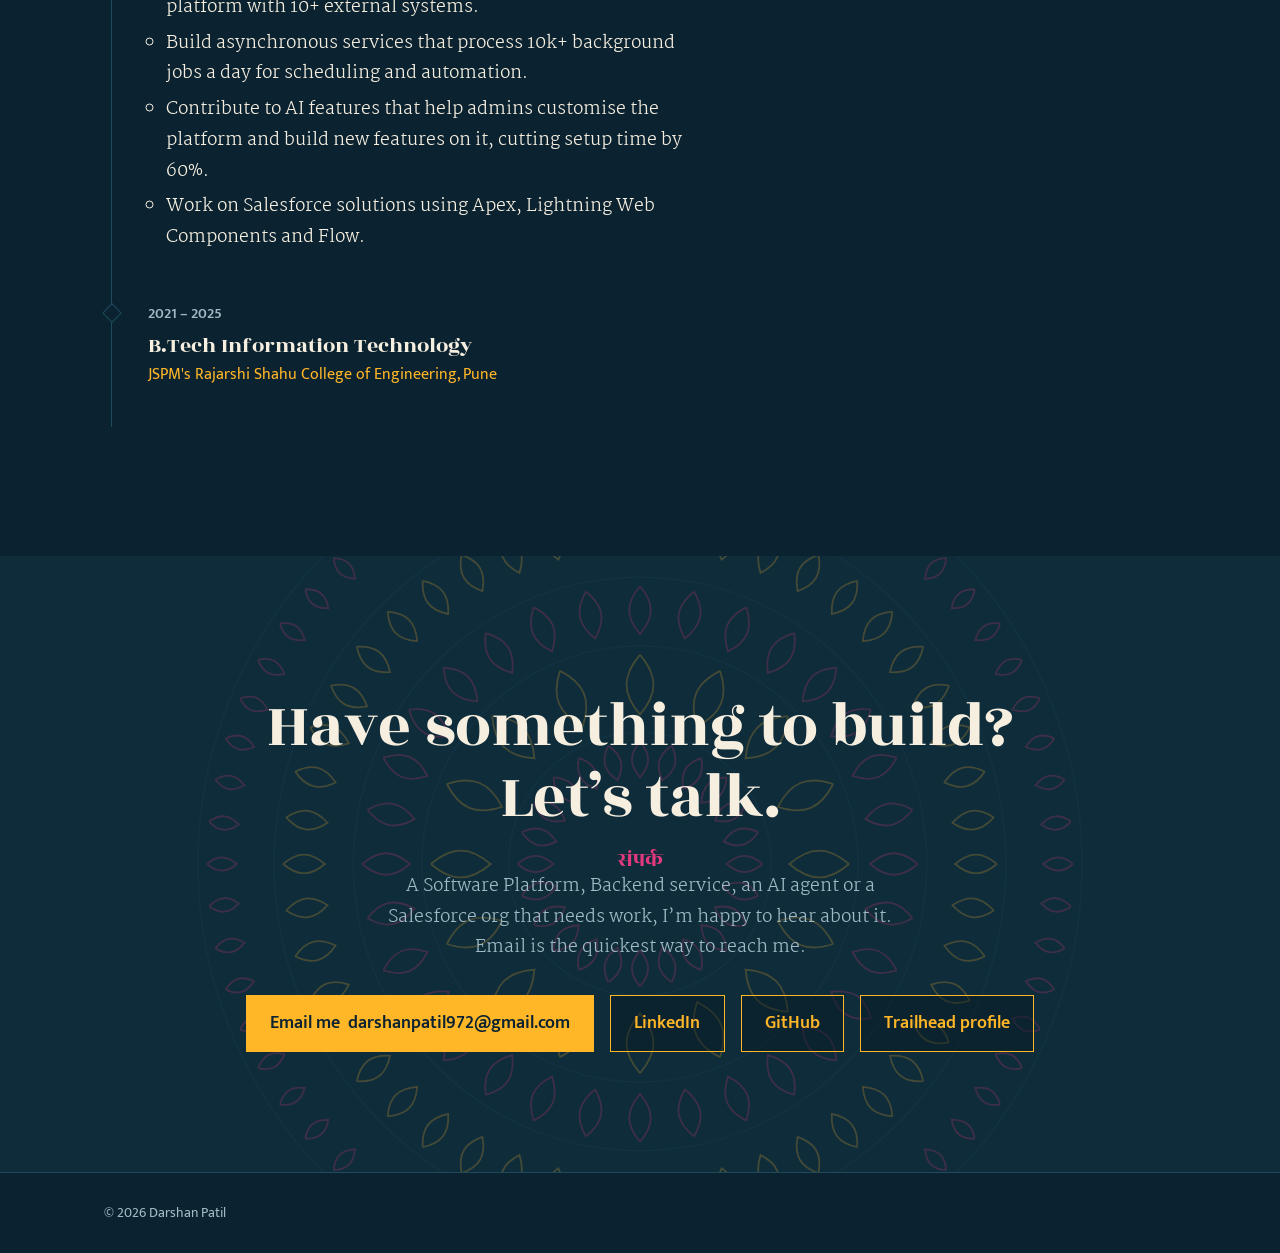
==== commit 087aa7ee: "Update README and index.html to remove résumé file reference and provide Google Drive link" ====
--- a/index.html
+++ b/index.html
@@ -54,7 +54,8 @@
       <p class="lede">I design and ship backend services, AI agents that take real actions, and Salesforce apps, and the integrations that let all three work together.</p>
       <div class="actions">
         <a class="btn primary" href="#work">View projects</a>
-        <a class="btn ghost" href="assets/Darshan-Patil-Resume.pdf" download>Download résumé</a>
+        <!-- TODO: replace YOUR_FILE_ID with the ID from your Google Drive share link (the part between /d/ and /view). -->
+        <a class="btn ghost" href="https://drive.google.com/file/d/YOUR_FILE_ID/view" target="_blank" rel="noopener">View résumé</a>
       </div>
       <p class="now"><i></i> Software Engineer at DealerMatix Technologies Pvt. Ltd.</p>
     </div>
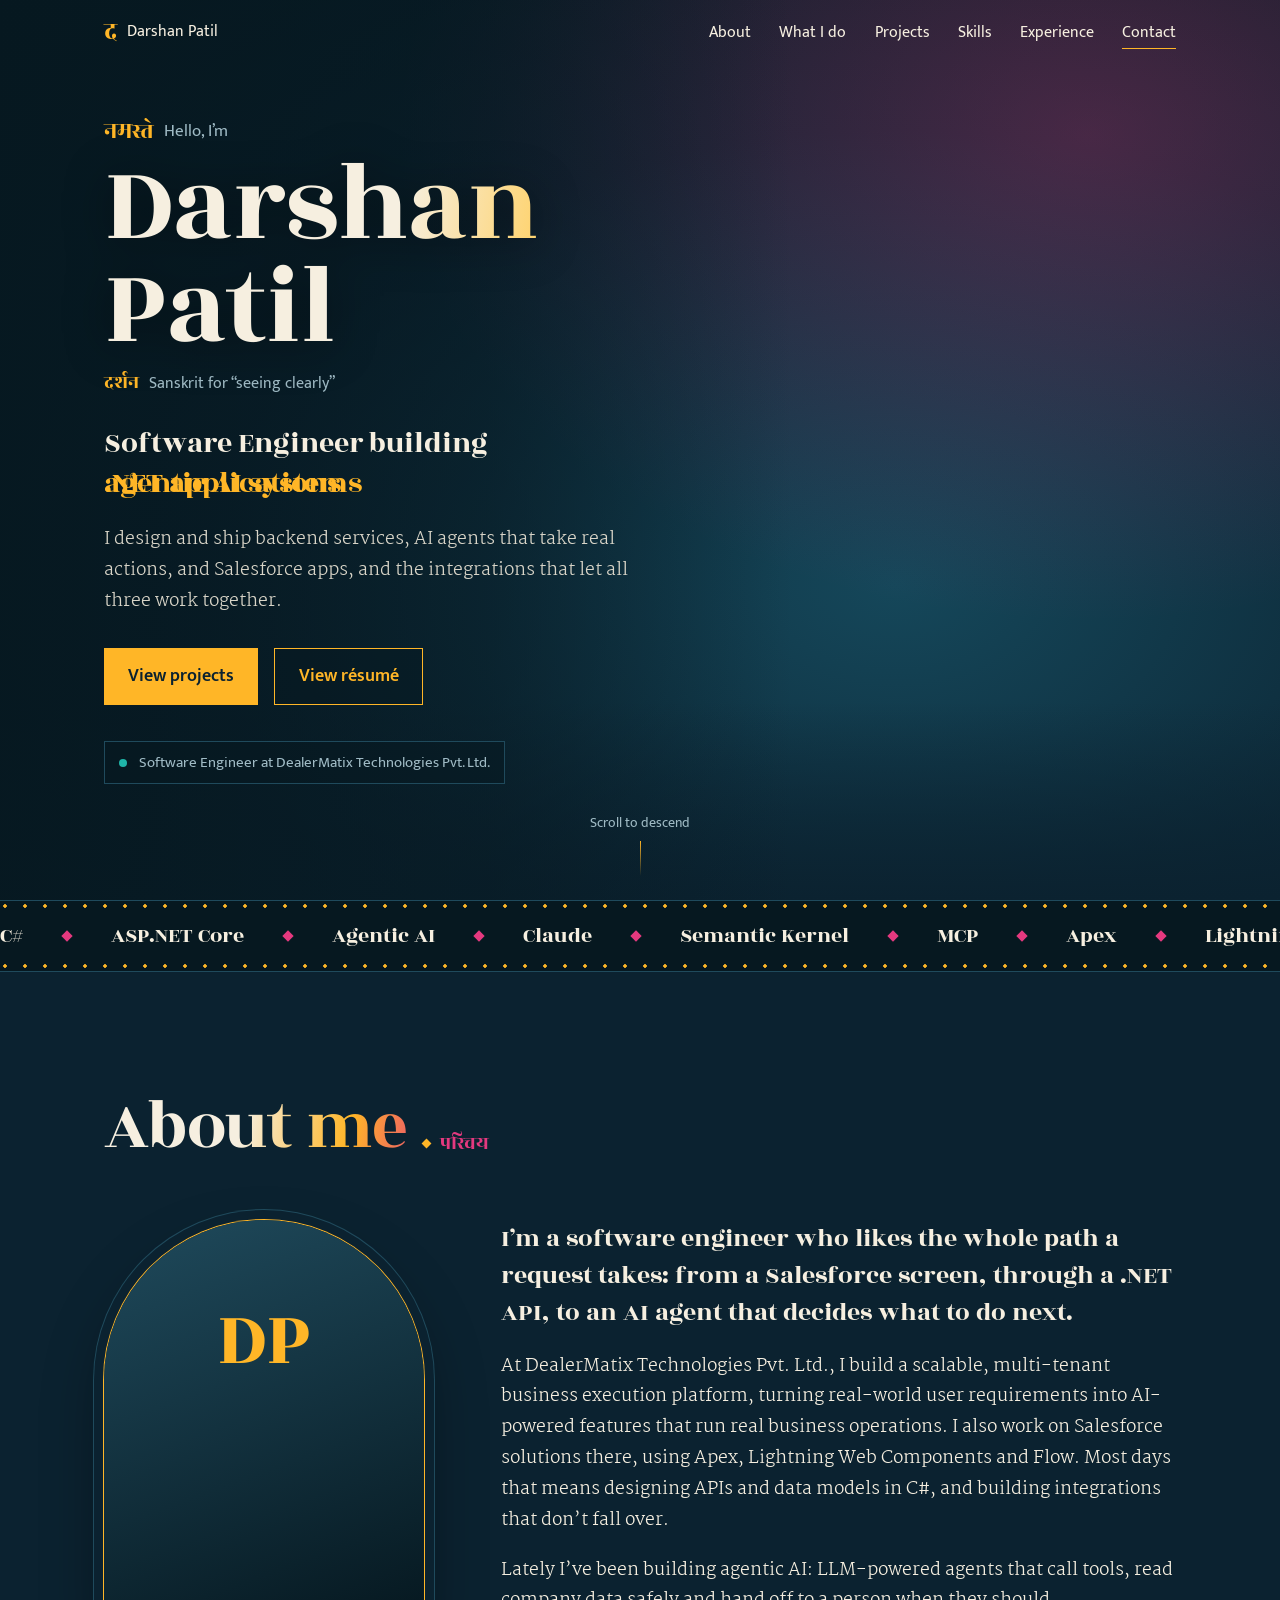
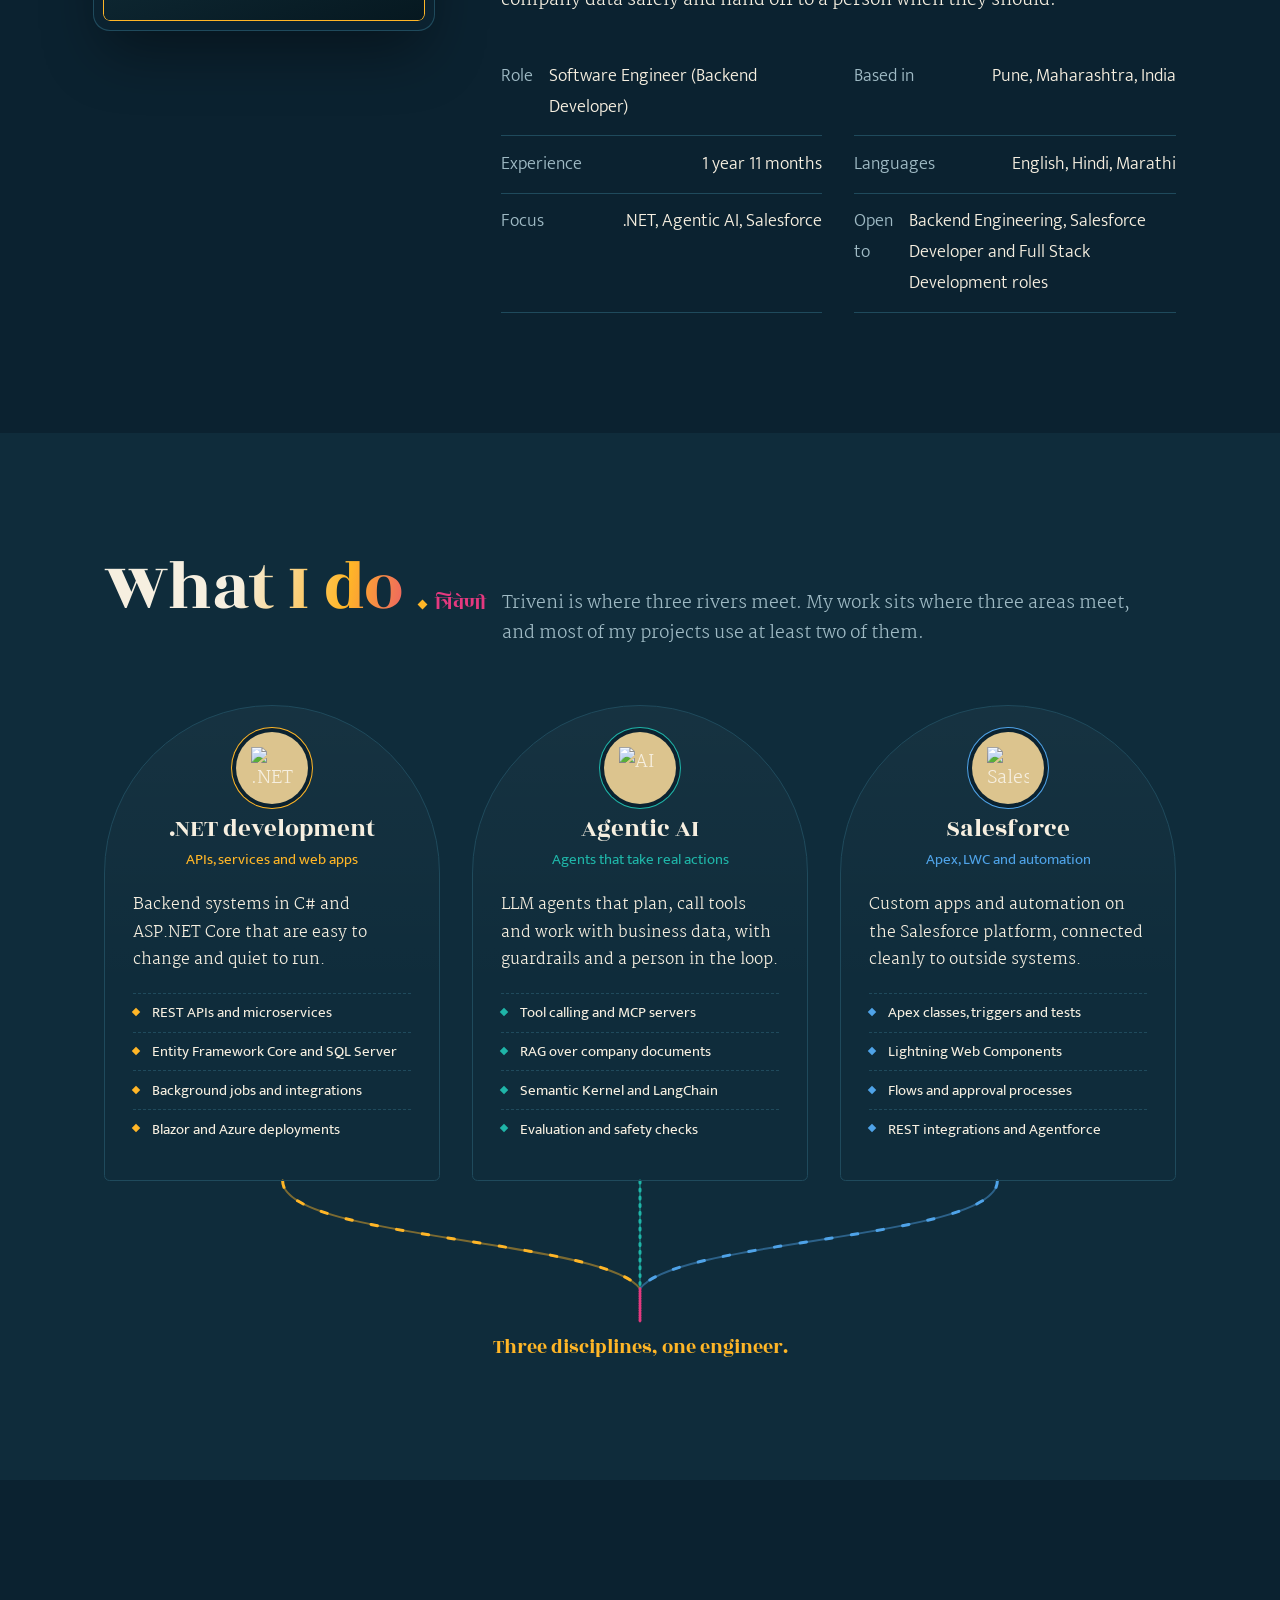
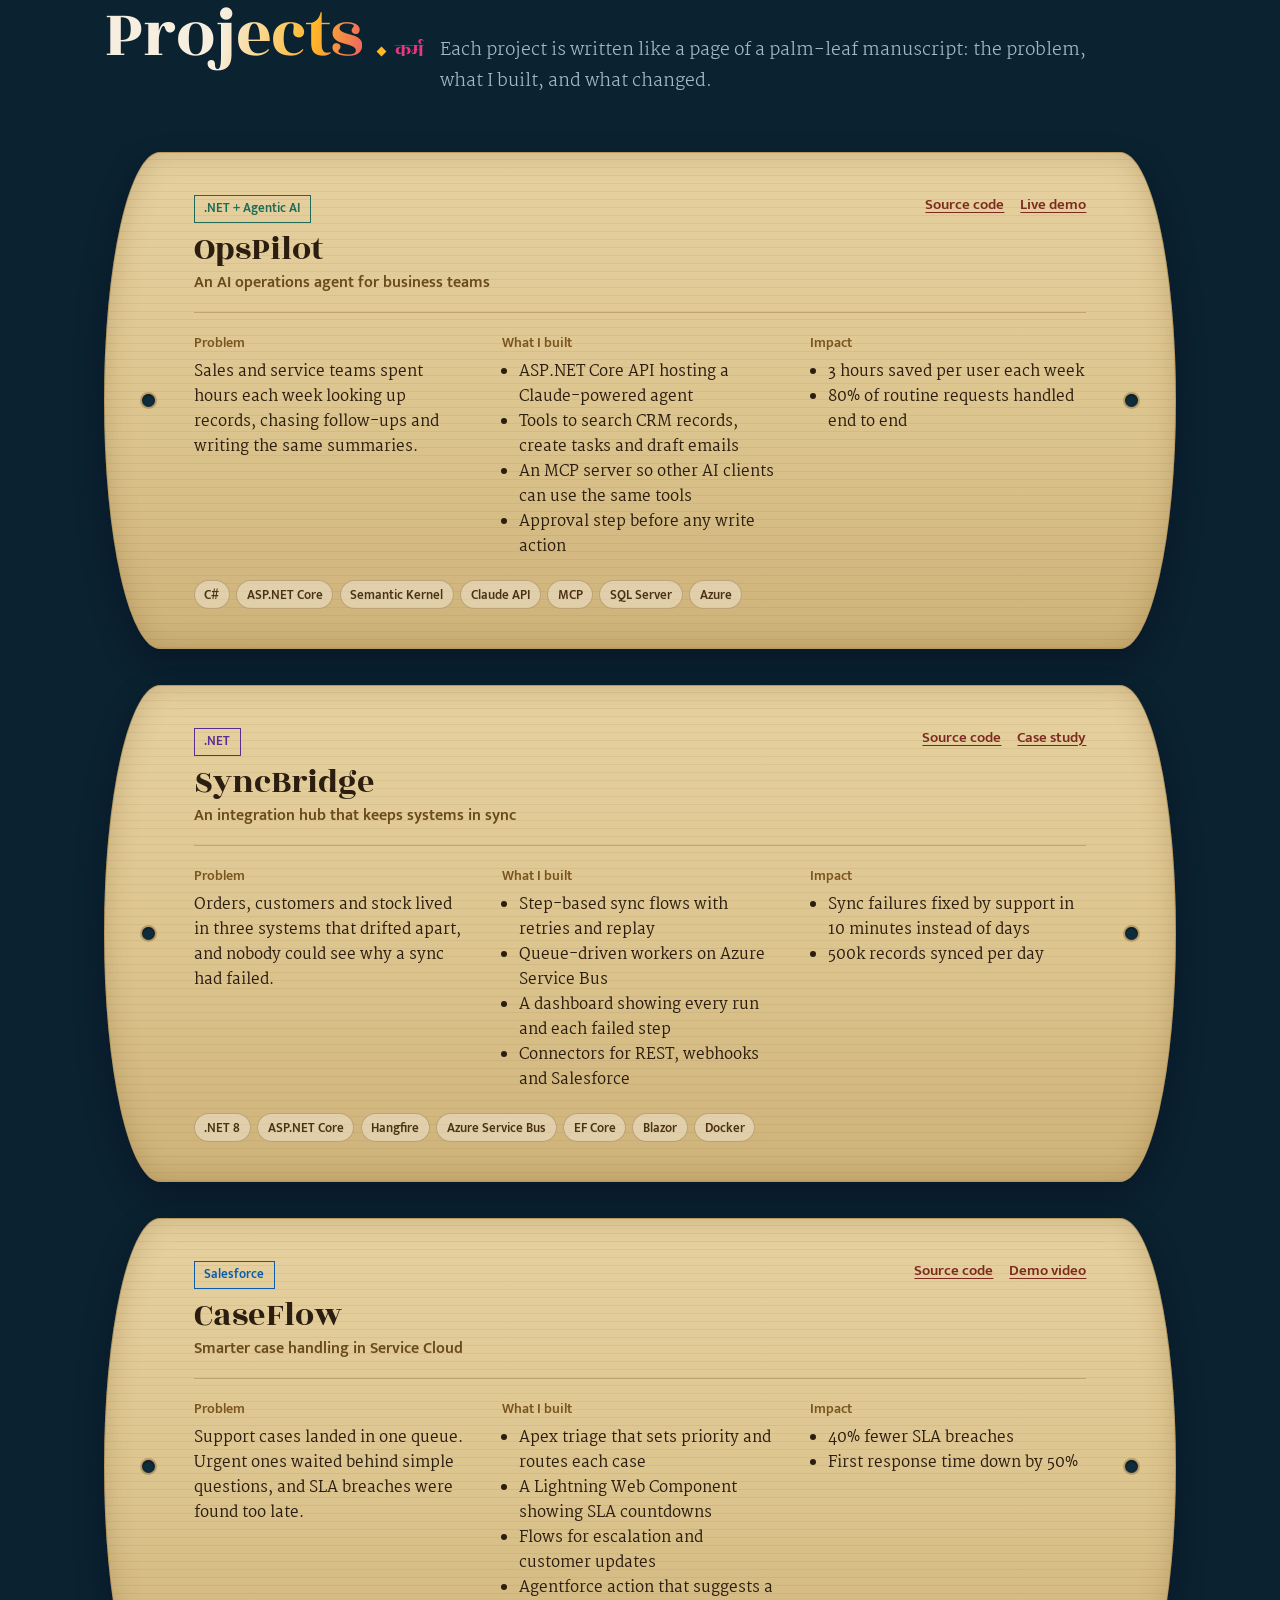
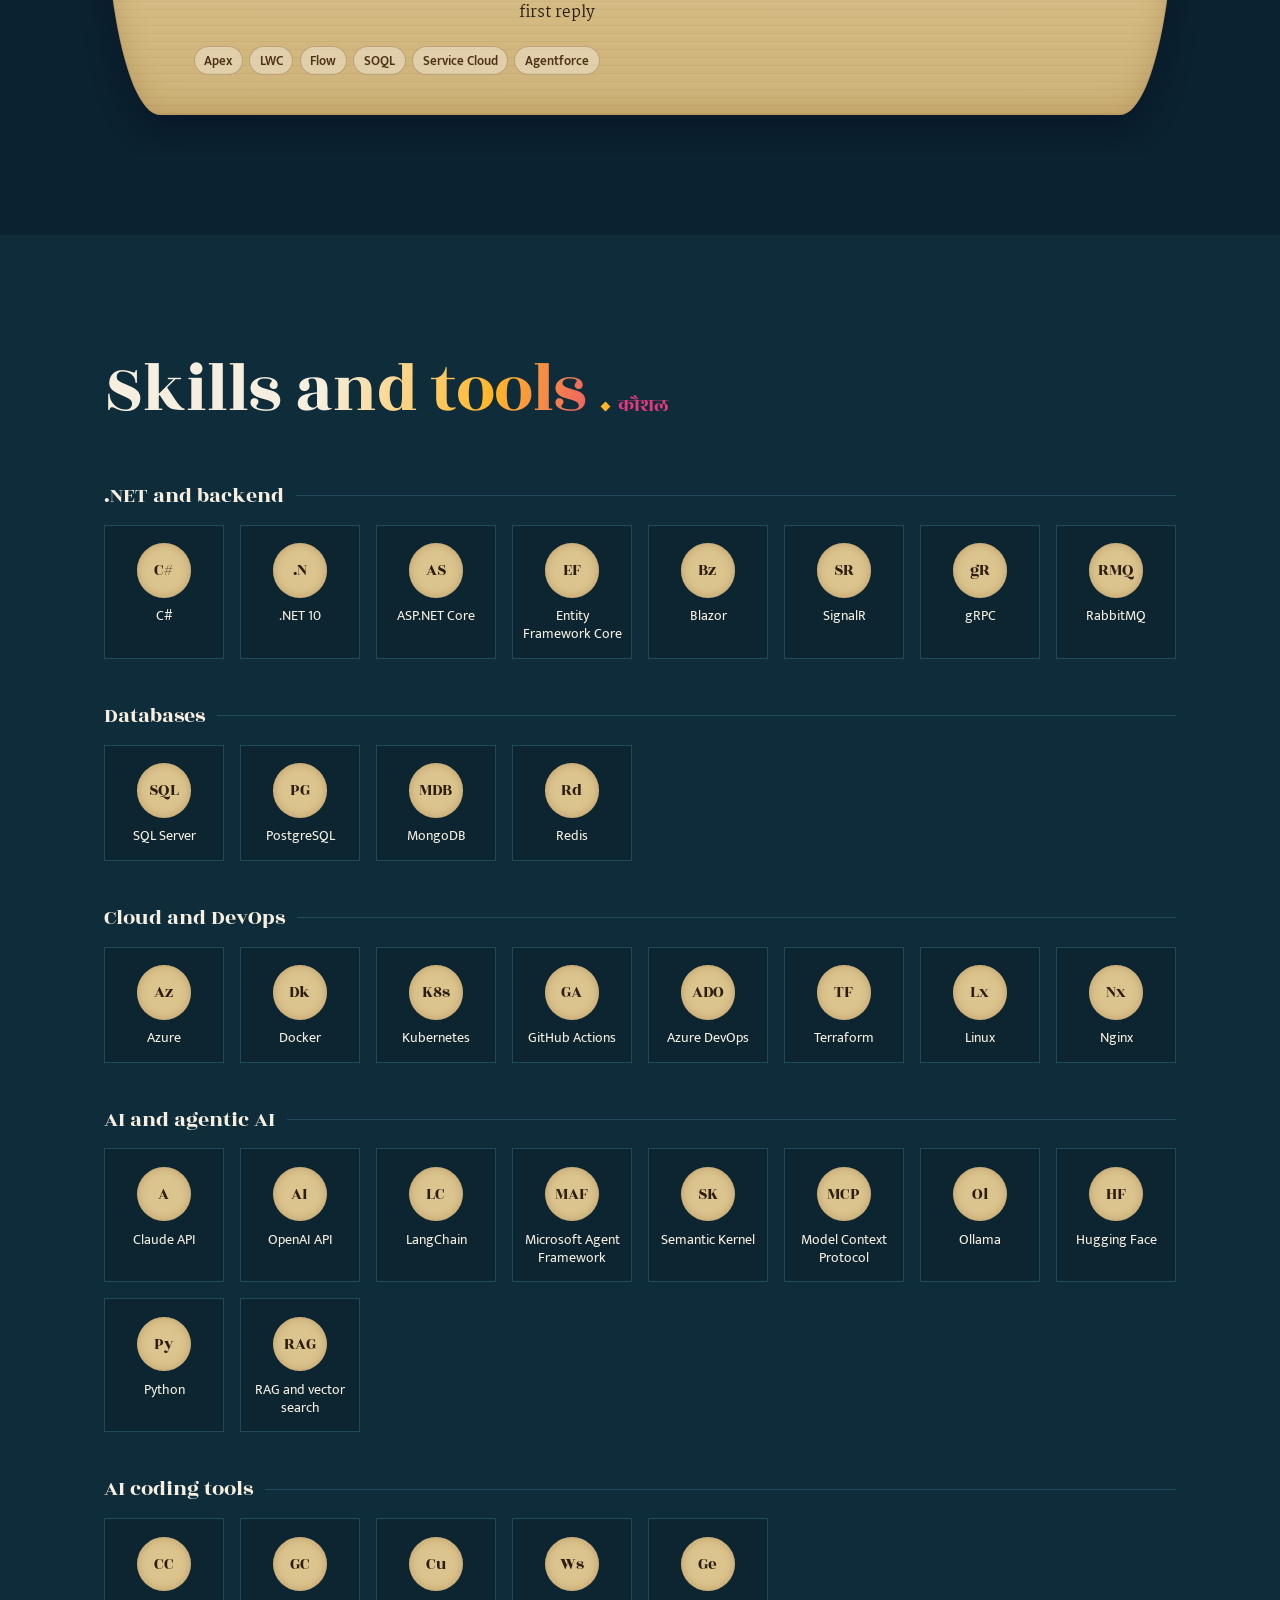
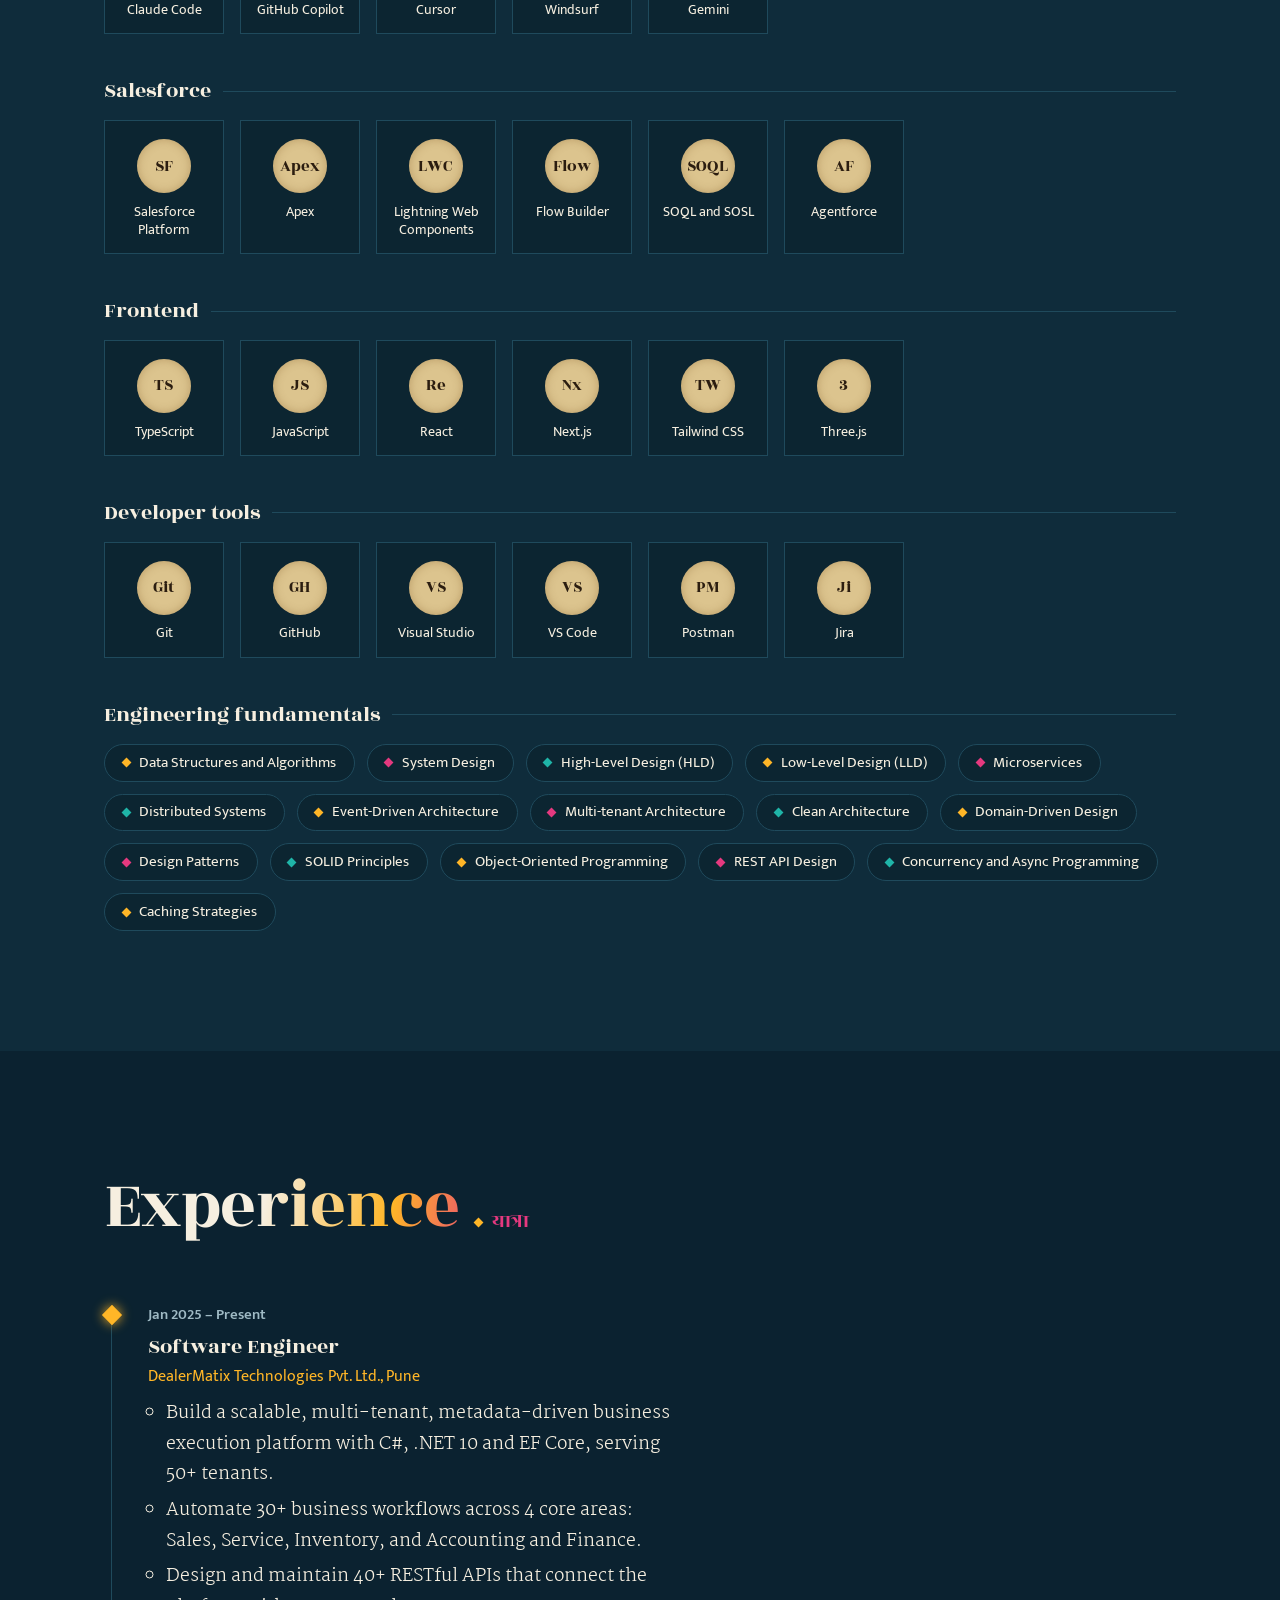
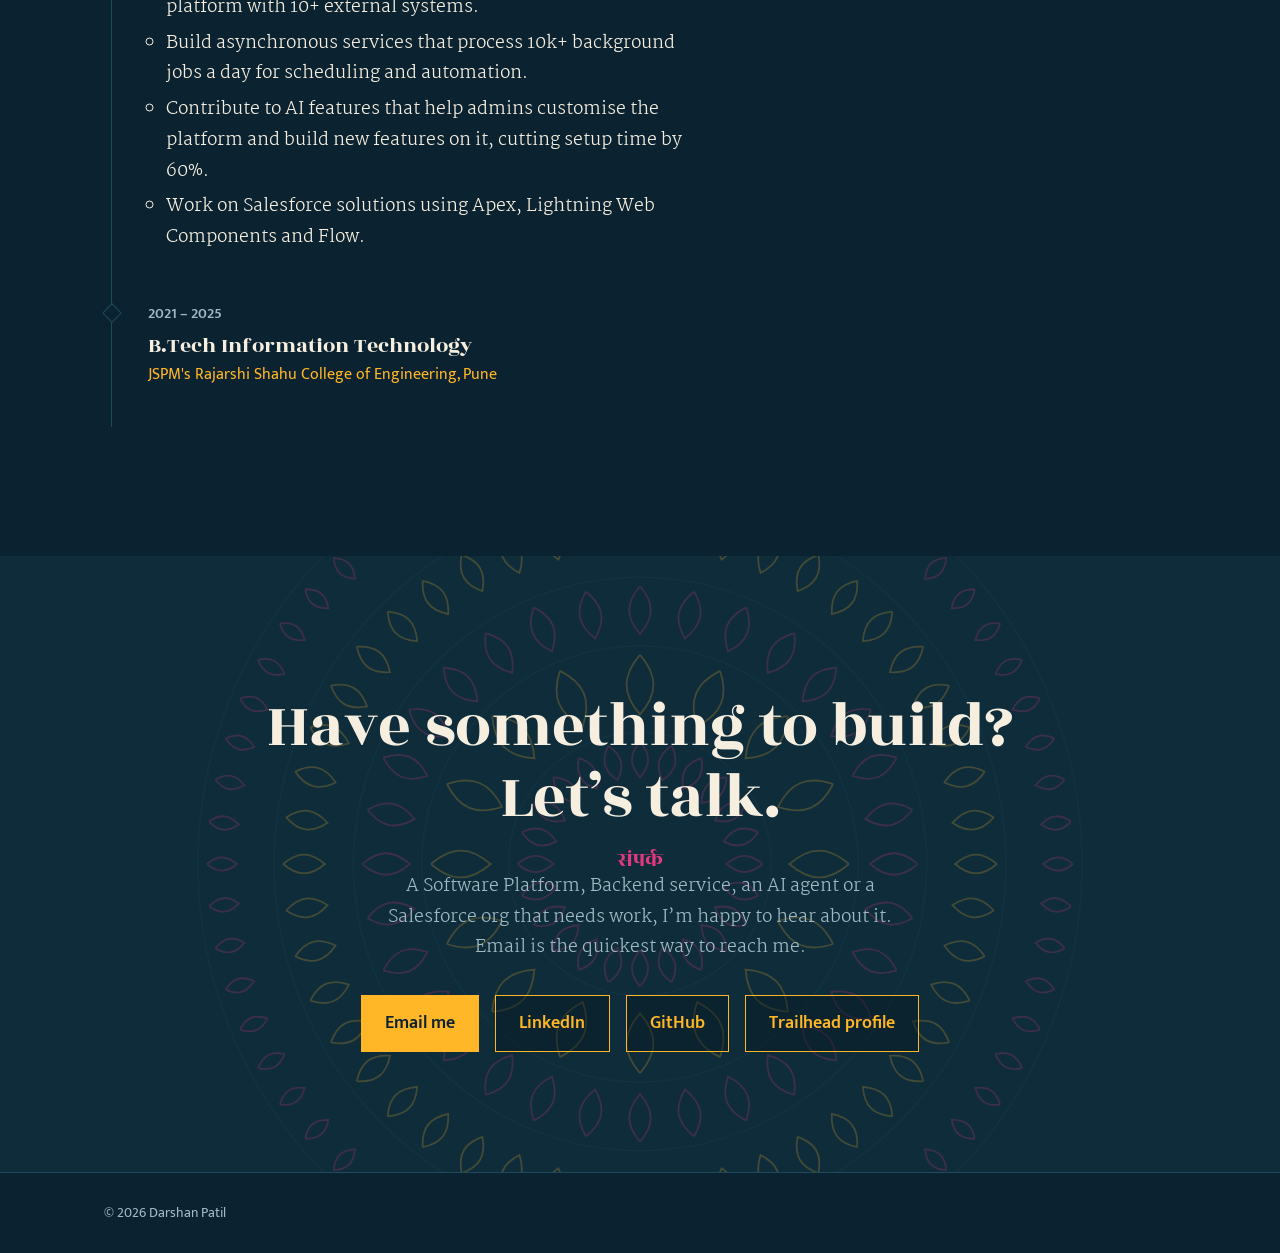
==== commit 6d5b9249: "Remove email display span from contact link" ====
--- a/index.html
+++ b/index.html
@@ -54,8 +54,7 @@
       <p class="lede">I design and ship backend services, AI agents that take real actions, and Salesforce apps, and the integrations that let all three work together.</p>
       <div class="actions">
         <a class="btn primary" href="#work">View projects</a>
-        <!-- TODO: replace YOUR_FILE_ID with the ID from your Google Drive share link (the part between /d/ and /view). -->
-        <a class="btn ghost" href="https://drive.google.com/file/d/YOUR_FILE_ID/view" target="_blank" rel="noopener">View résumé</a>
+        <a class="btn ghost" href="https://drive.google.com/file/d/1sEVdKVd4ZalZkL92WpBzalWyKtFliLjl/view" target="_blank" rel="noopener">View résumé</a>
       </div>
       <p class="now"><i></i> Software Engineer at DealerMatix Technologies Pvt. Ltd.</p>
     </div>
@@ -390,8 +389,8 @@
       <span class="dev" lang="sa" aria-hidden="true">संपर्क</span>
       <p>A Software Platform, Backend service, an AI agent or a Salesforce org that needs work, I’m happy to hear about it. Email is the quickest way to reach me.</p>
       <div class="actions">
-        <a class="btn primary" href="mailto:darshanpatil972@gmail.com">Email me <span>darshanpatil972@gmail.com</span></a>
-        <a class="btn ghost" href="https://www.linkedin.com/" target="_blank" rel="noopener noreferrer">LinkedIn</a>
+        <a class="btn primary" href="mailto:darshanpatil972@gmail.com">Email me</a>
+        <a class="btn ghost" href="https://www.linkedin.com/in/darshan-patil-8b21ab227" target="_blank" rel="noopener noreferrer">LinkedIn</a>
         <a class="btn ghost" href="https://github.com/Darshanpatil29" target="_blank" rel="noopener noreferrer">GitHub</a>
         <a class="btn ghost" href="https://www.salesforce.com/trailblazer/profile" target="_blank" rel="noopener noreferrer">Trailhead profile</a>
       </div>
